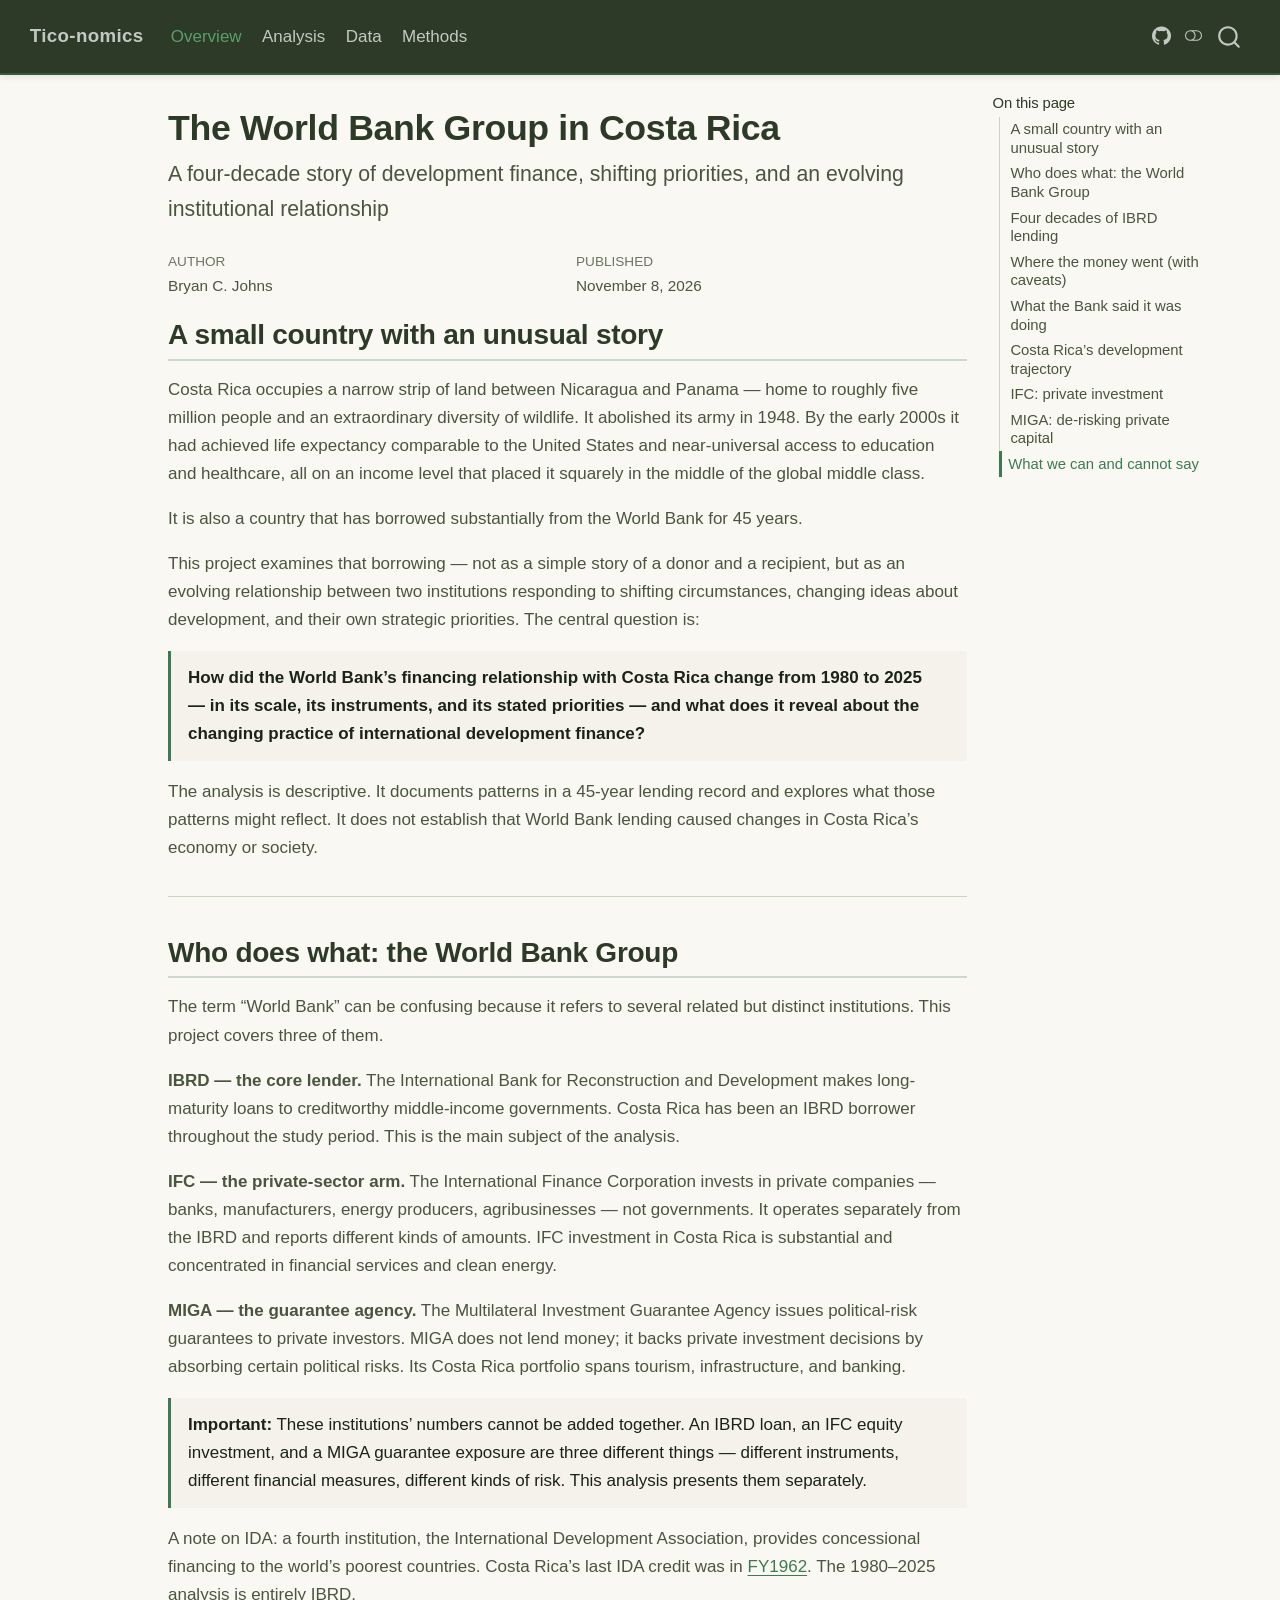
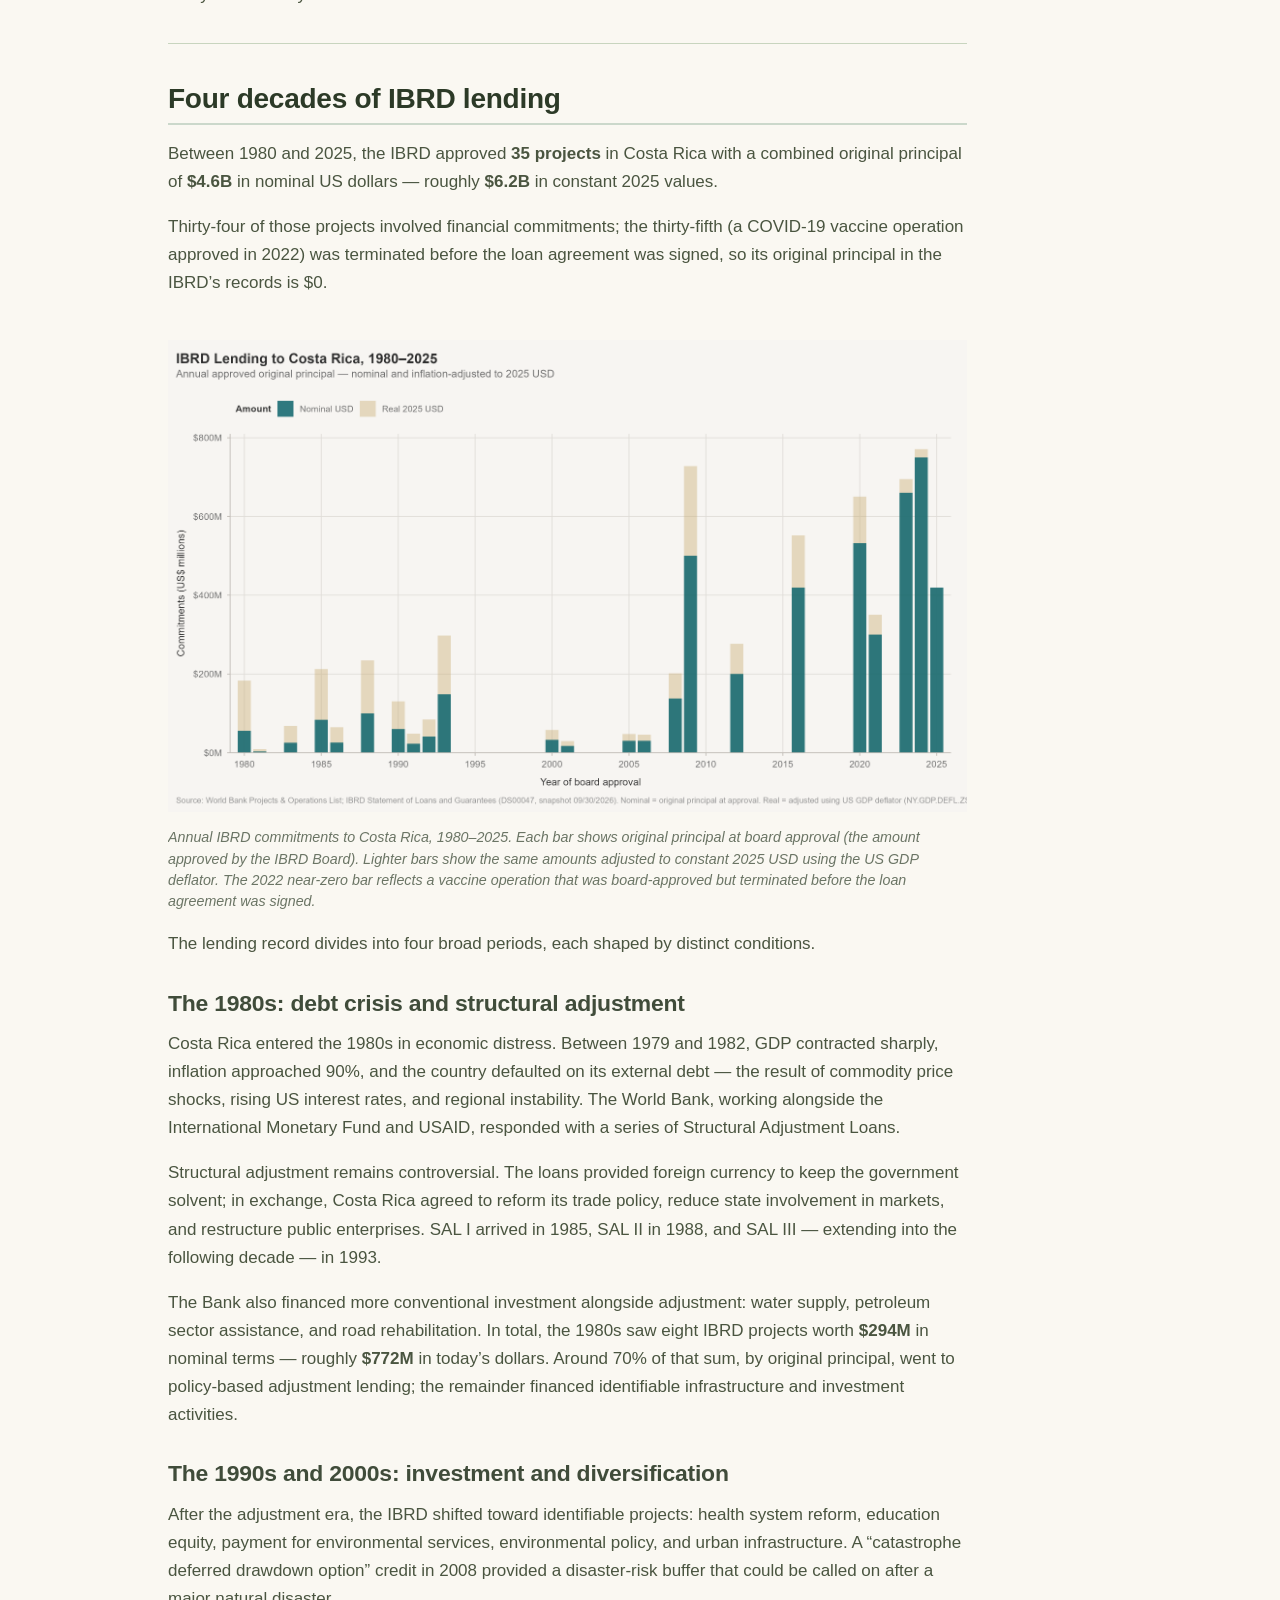
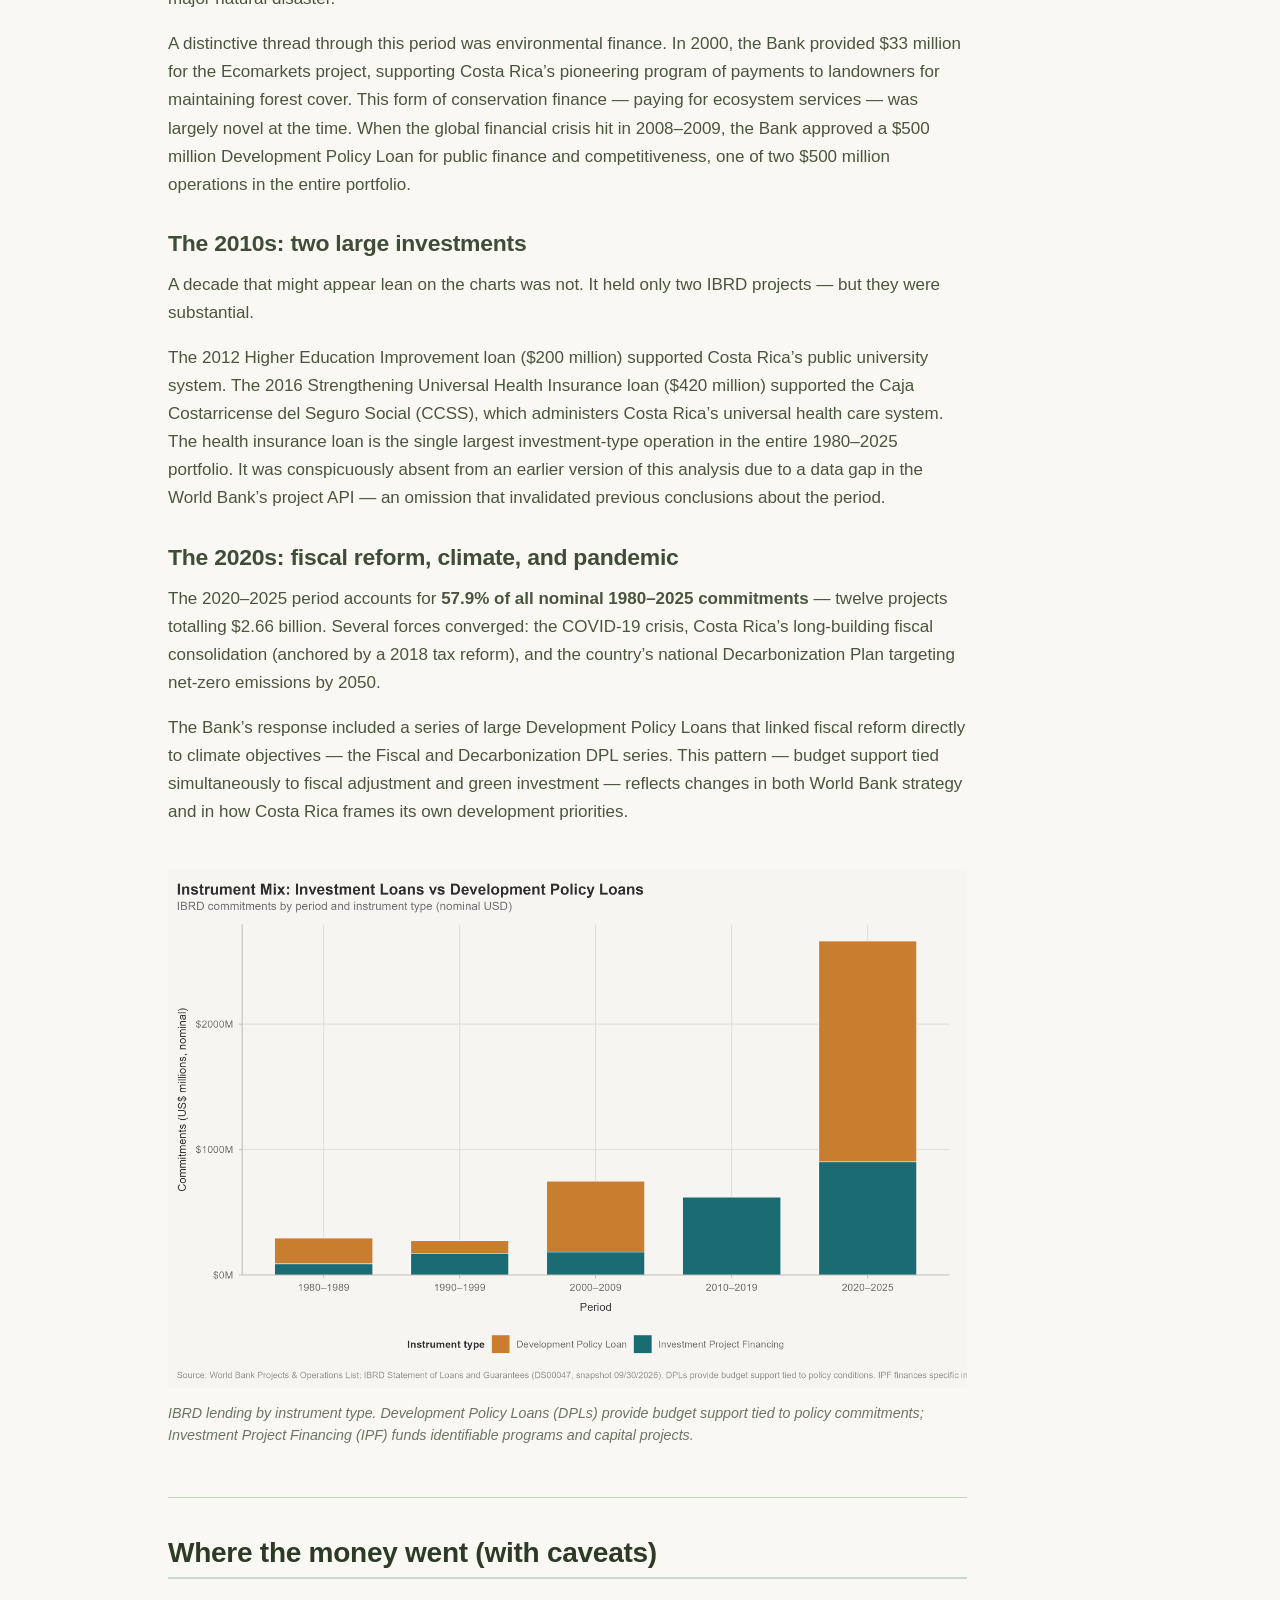
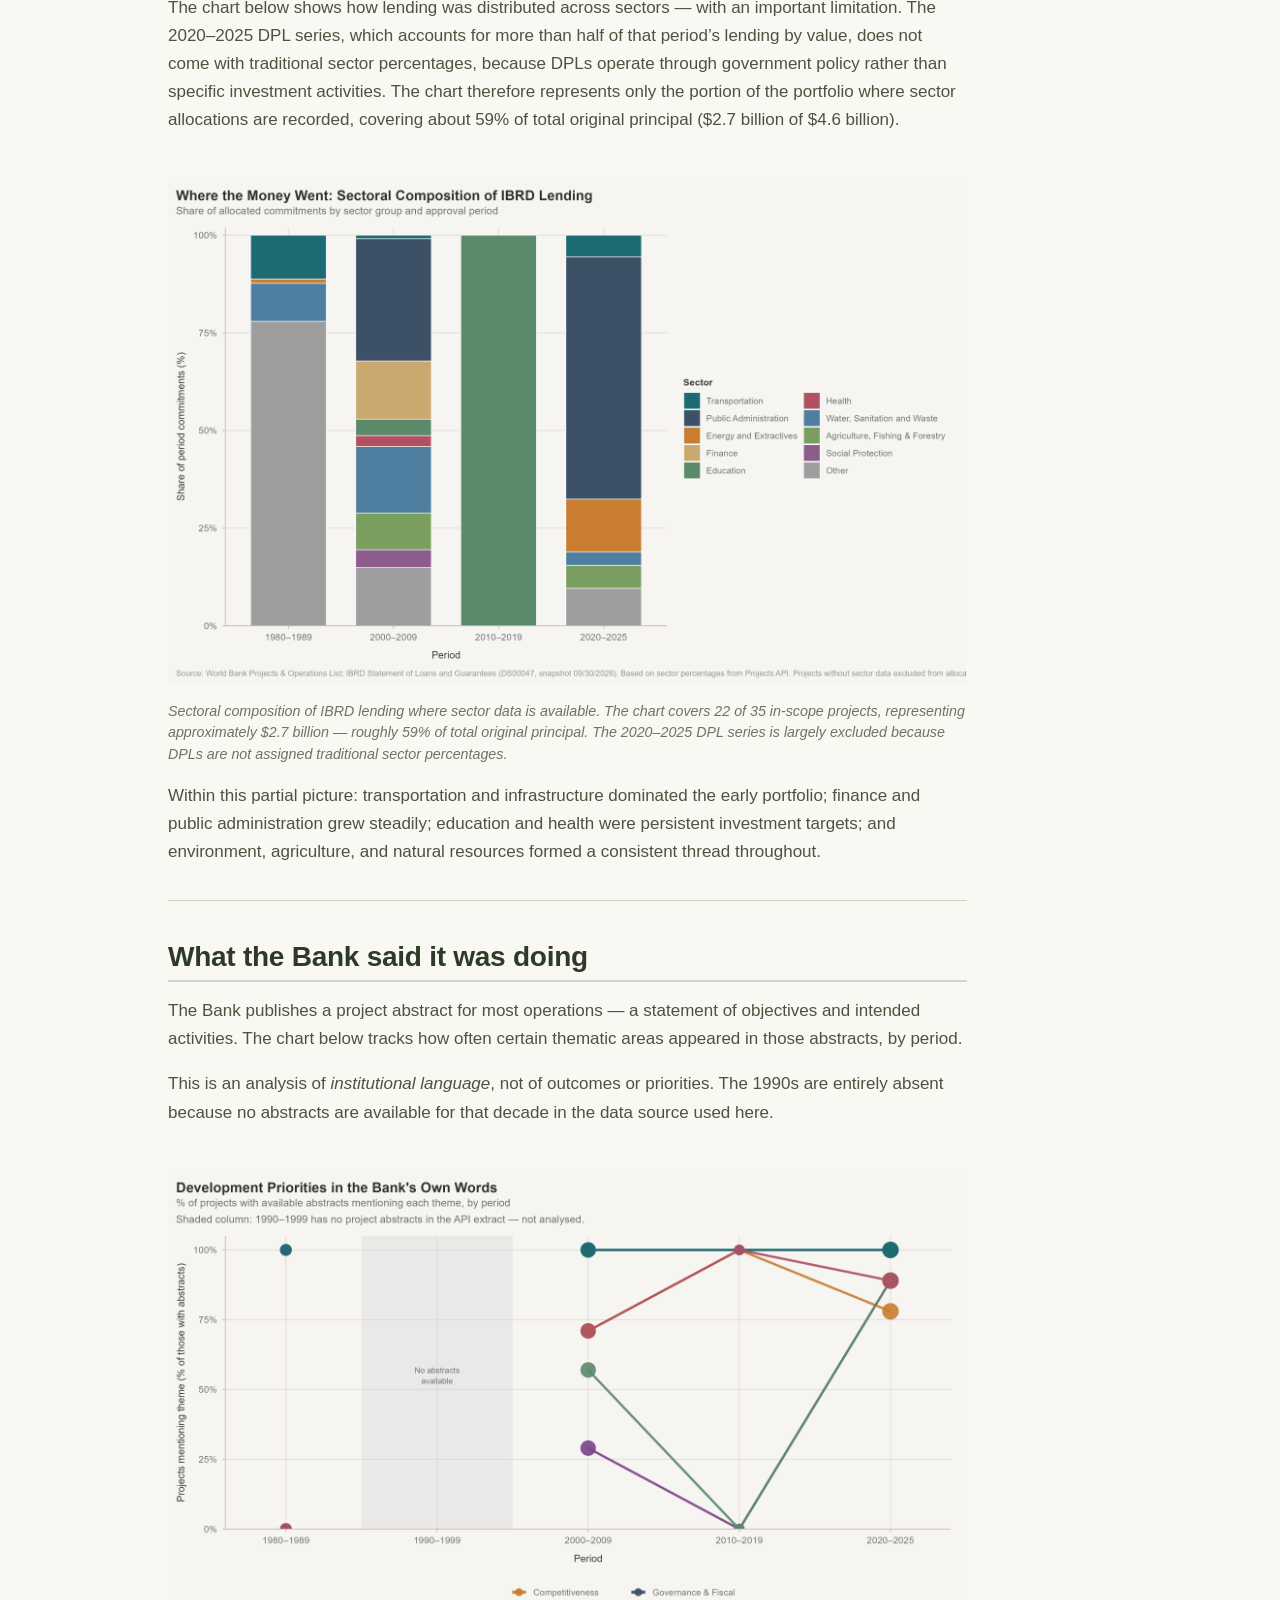
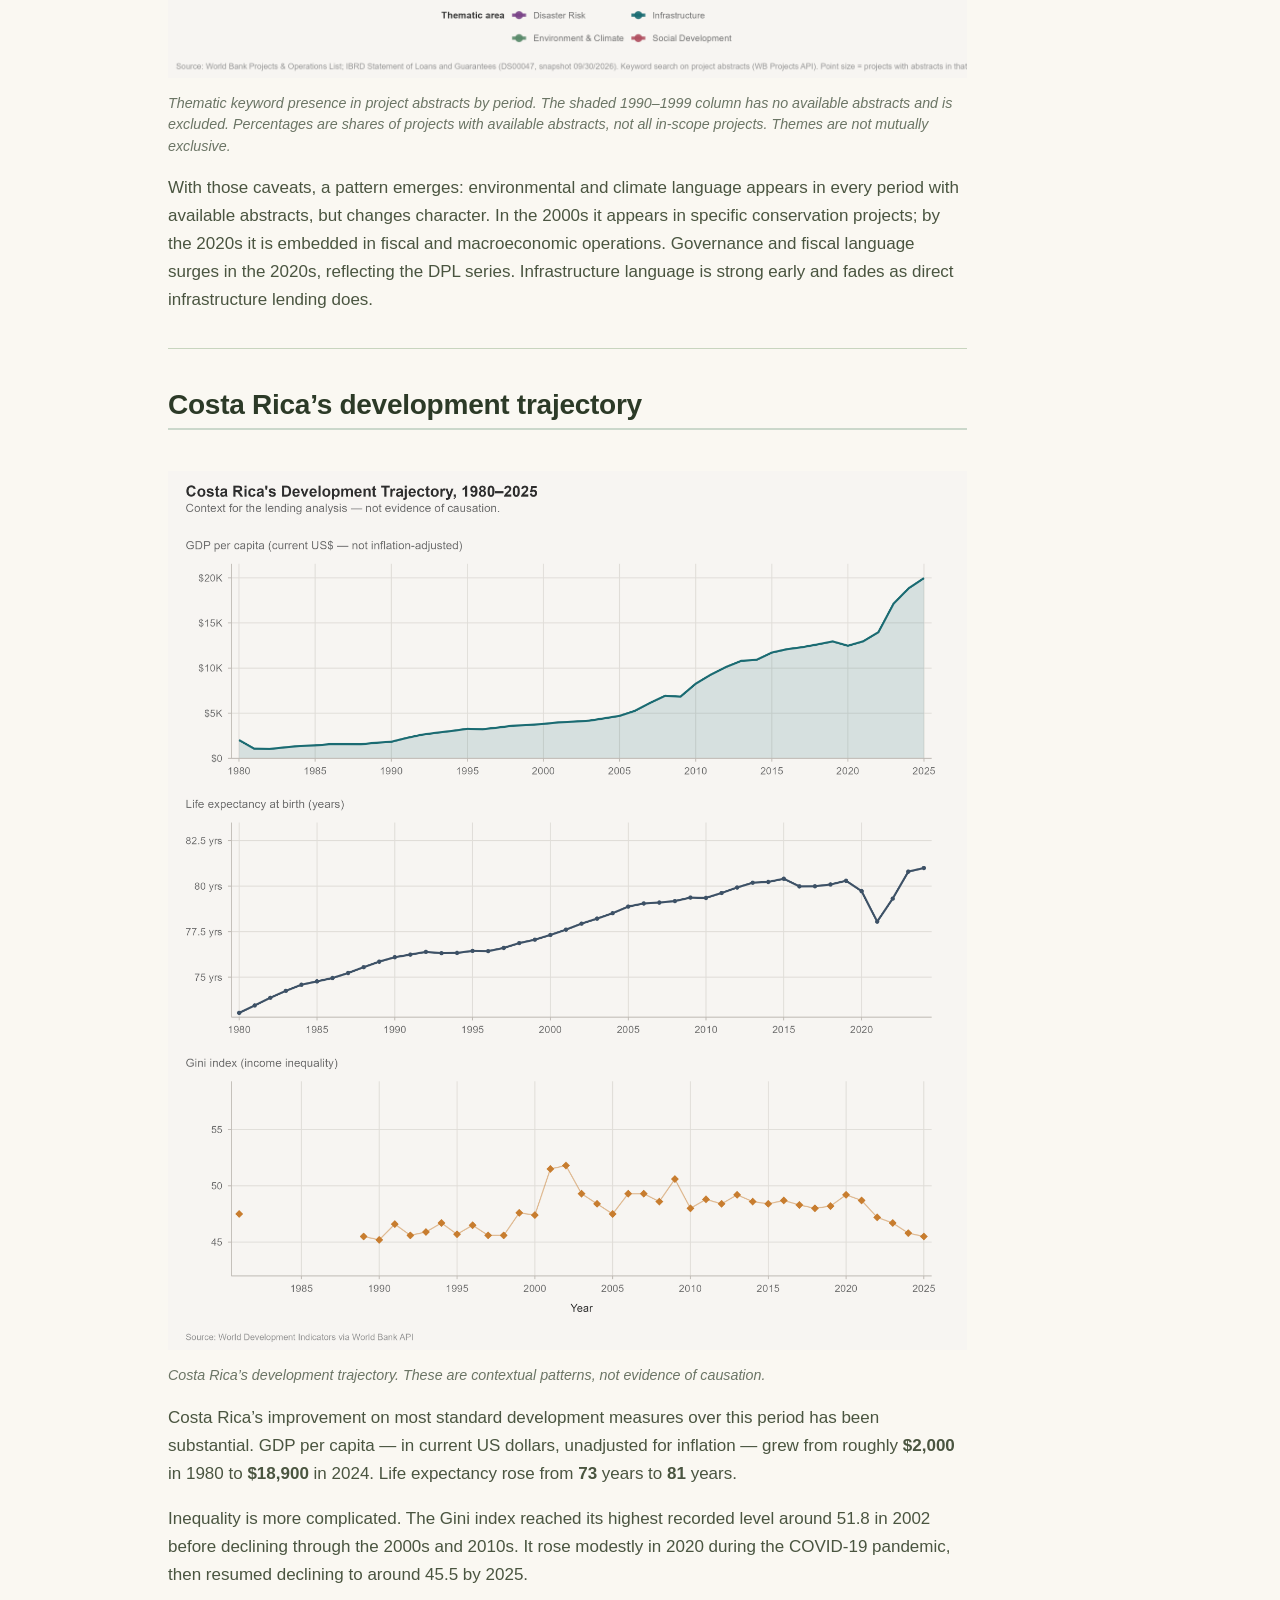
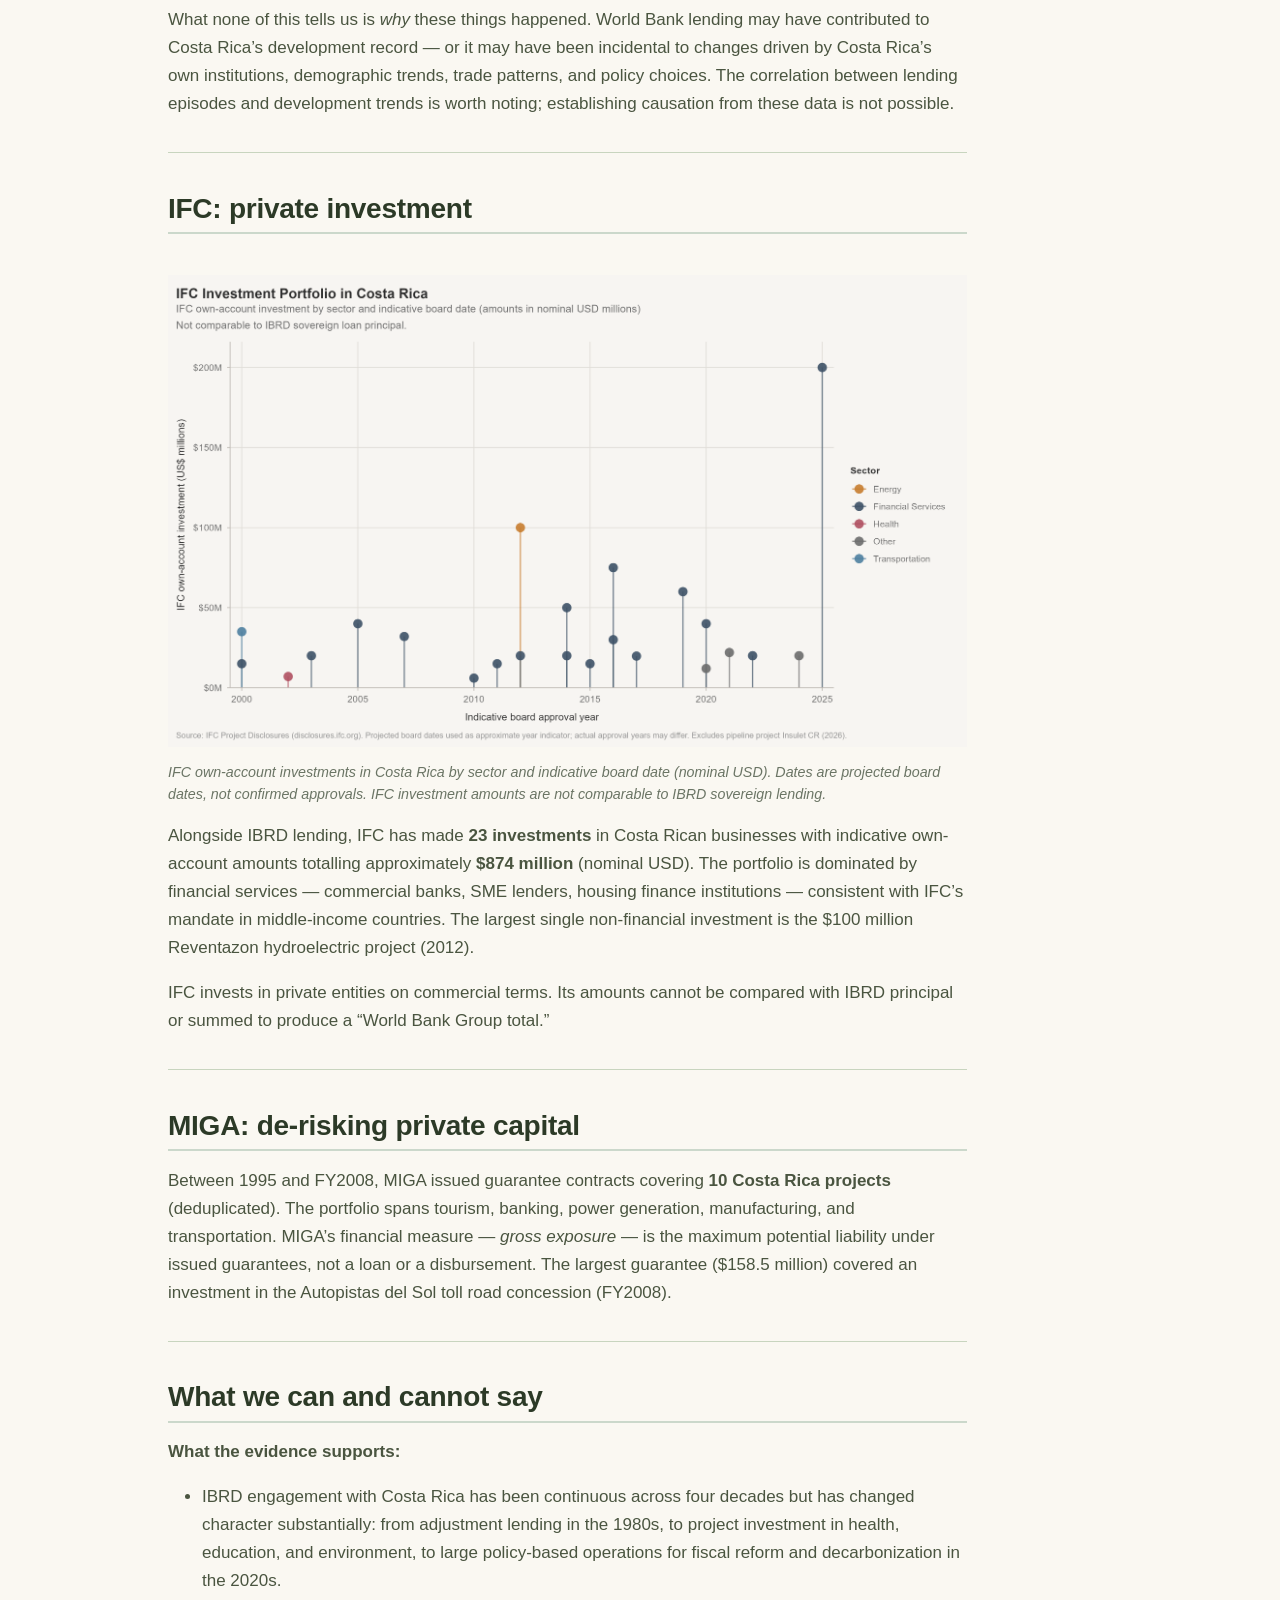
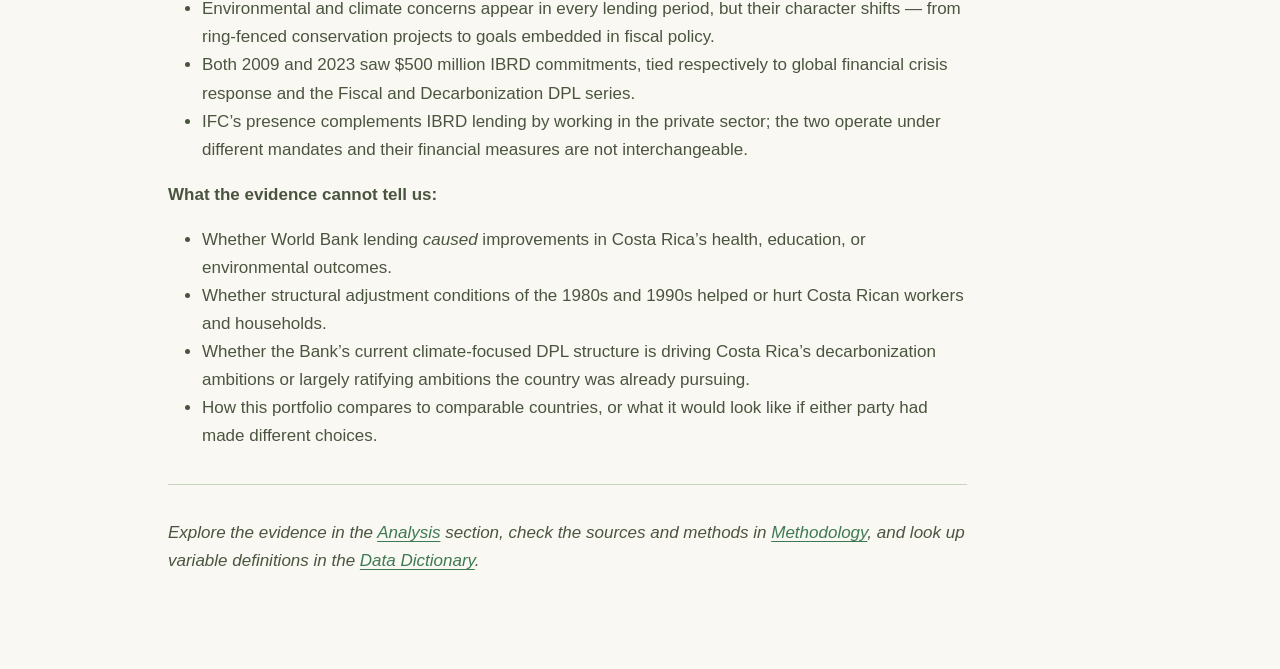
==== docs/reports/index.html @ 1725706d "feat: add manual instrument classification overrides, fig. 5 gap annotation, narrative rewrite" ====
<!DOCTYPE html>
<html xmlns="http://www.w3.org/1999/xhtml" lang="en" xml:lang="en"><head>

<meta charset="utf-8">
<meta name="generator" content="quarto-1.10.20">

<meta name="viewport" content="width=device-width, initial-scale=1.0, user-scalable=yes">

<meta name="author" content="Bryan C. Johns">
<meta name="dcterms.date" content="2026-11-08">

<title>index – Tico-nomics</title>
<style>
/* Default styles provided by pandoc.
** See https://pandoc.org/MANUAL.html#variables-for-html for config info.
*/
span.smallcaps{font-variant: small-caps;}
div.columns{display: flex; gap: 1.5em;}
div.column{flex: auto;}
@media screen {
div.columns{gap: min(4vw, 1.5em);}
div.column{overflow-x: auto;}
}
div.hanging-indent{margin-left: 1.5em; text-indent: -1.5em;}
ul.task-list{list-style: none;}
ul.task-list li input[type="checkbox"] {
  width: 0.8em;
  margin: 0 0.8em 0.2em -1em; /* quarto-specific, see https://github.com/quarto-dev/quarto-cli/issues/4556 */ 
  vertical-align: middle;
}
</style>


<script src="../site_libs/quarto-nav/quarto-nav.js"></script>
<script src="../site_libs/quarto-nav/headroom.min.js"></script>
<script src="../site_libs/clipboard/clipboard.min.js"></script>
<script src="../site_libs/quarto-search/autocomplete.umd.js"></script>
<script src="../site_libs/quarto-search/fuse.min.js"></script>
<script src="../site_libs/quarto-search/quarto-search.js"></script>
<meta name="quarto:offset" content="../">
<link href="../images/landmark-solid.ico" rel="icon">
<script src="../site_libs/quarto-html/quarto.js" type="module"></script>
<script src="../site_libs/quarto-html/tabsets/tabsets.js" type="module"></script>
<script src="../site_libs/quarto-html/popper.min.js"></script>
<script src="../site_libs/quarto-html/tippy.umd.min.js"></script>
<script src="../site_libs/quarto-html/anchor.min.js"></script>
<link href="../site_libs/quarto-html/tippy.css" rel="stylesheet">
<link href="../site_libs/quarto-html/quarto-syntax-highlighting-4b721e6ad85ebea0c181a306c565fca7.css" rel="stylesheet" class="quarto-color-scheme" id="quarto-text-highlighting-styles">
<link href="../site_libs/quarto-html/quarto-syntax-highlighting-dark-5afa34c8ef2a14af4d15b74b6240efcc.css" rel="stylesheet" class="quarto-color-scheme quarto-color-alternate" id="quarto-text-highlighting-styles">
<link href="../site_libs/quarto-html/quarto-syntax-highlighting-4b721e6ad85ebea0c181a306c565fca7.css" rel="stylesheet" class="quarto-color-scheme-extra" id="quarto-text-highlighting-styles">
<script src="../site_libs/bootstrap/bootstrap.min.js"></script>
<link href="../site_libs/bootstrap/bootstrap-icons.css" rel="stylesheet">
<link href="../site_libs/bootstrap/bootstrap-e00a248abe5654bd5efa31501140cbed.min.css" rel="stylesheet" append-hash="true" class="quarto-color-scheme" id="quarto-bootstrap" data-mode="light">
<link href="../site_libs/bootstrap/bootstrap-dark-47a944a041b2155960c7855fd8e9c238.min.css" rel="stylesheet" append-hash="true" class="quarto-color-scheme quarto-color-alternate" id="quarto-bootstrap" data-mode="dark">
<link href="../site_libs/bootstrap/bootstrap-e00a248abe5654bd5efa31501140cbed.min.css" rel="stylesheet" append-hash="true" class="quarto-color-scheme-extra" id="quarto-bootstrap" data-mode="light">
<script id="quarto-search-options" type="application/json">{
  "location": "navbar",
  "copy-button": false,
  "collapse-after": 3,
  "panel-placement": "end",
  "type": "overlay",
  "limit": 50,
  "keyboard-shortcut": [
    "f",
    "/",
    "s"
  ],
  "show-item-context": false,
  "language": {
    "search-no-results-text": "No results",
    "search-matching-documents-text": "matching documents",
    "search-copy-link-title": "Copy link to search",
    "search-hide-matches-text": "Hide additional matches",
    "search-more-match-text": "more match in this document",
    "search-more-matches-text": "more matches in this document",
    "search-clear-button-title": "Clear",
    "search-text-placeholder": "",
    "search-detached-cancel-button-title": "Cancel",
    "search-submit-button-title": "Submit",
    "search-label": "Search"
  }
}</script>


</head>

<body class="nav-fixed quarto-light"><script id="quarto-html-before-body" type="application/javascript">
    const toggleBodyColorMode = (bsSheetEl) => {
      const mode = bsSheetEl.getAttribute("data-mode");
      const bodyEl = window.document.querySelector("body");
      if (mode === "dark") {
        bodyEl.classList.add("quarto-dark");
        bodyEl.classList.remove("quarto-light");
      } else {
        bodyEl.classList.add("quarto-light");
        bodyEl.classList.remove("quarto-dark");
      }
    }
    const toggleBodyColorPrimary = () => {
      const bsSheetEl = window.document.querySelector("link#quarto-bootstrap:not([rel=disabled-stylesheet])");
      if (bsSheetEl) {
        toggleBodyColorMode(bsSheetEl);
      }
    }
    const setColorSchemeToggle = (alternate) => {
      const toggles = window.document.querySelectorAll('.quarto-color-scheme-toggle');
      for (let i=0; i < toggles.length; i++) {
        const toggle = toggles[i];
        if (toggle) {
          if (alternate) {
            toggle.classList.add("alternate");
          } else {
            toggle.classList.remove("alternate");
          }
        }
      }
    };
    const toggleColorMode = (alternate) => {
      // Switch the stylesheets
      const primaryStylesheets = window.document.querySelectorAll('link.quarto-color-scheme:not(.quarto-color-alternate)');
      const alternateStylesheets = window.document.querySelectorAll('link.quarto-color-scheme.quarto-color-alternate');
      manageTransitions('#quarto-margin-sidebar .nav-link', false);
      if (alternate) {
        // note: dark is layered on light, we don't disable primary!
        enableStylesheet(alternateStylesheets);
        for (const sheetNode of alternateStylesheets) {
          if (sheetNode.id === "quarto-bootstrap") {
            toggleBodyColorMode(sheetNode);
          }
        }
      } else {
        disableStylesheet(alternateStylesheets);
        enableStylesheet(primaryStylesheets)
        toggleBodyColorPrimary();
      }
      manageTransitions('#quarto-margin-sidebar .nav-link', true);
      // Switch the toggles
      setColorSchemeToggle(alternate)
      // Hack to workaround the fact that safari doesn't
      // properly recolor the scrollbar when toggling (#1455)
      if (navigator.userAgent.indexOf('Safari') > 0 && navigator.userAgent.indexOf('Chrome') == -1) {
        manageTransitions("body", false);
        window.scrollTo(0, 1);
        setTimeout(() => {
          window.scrollTo(0, 0);
          manageTransitions("body", true);
        }, 40);
      }
    }
    const disableStylesheet = (stylesheets) => {
      for (let i=0; i < stylesheets.length; i++) {
        const stylesheet = stylesheets[i];
        stylesheet.rel = 'disabled-stylesheet';
      }
    }
    const enableStylesheet = (stylesheets) => {
      for (let i=0; i < stylesheets.length; i++) {
        const stylesheet = stylesheets[i];
        if(stylesheet.rel !== 'stylesheet') { // for Chrome, which will still FOUC without this check
          stylesheet.rel = 'stylesheet';
        }
      }
    }
    const manageTransitions = (selector, allowTransitions) => {
      const els = window.document.querySelectorAll(selector);
      for (let i=0; i < els.length; i++) {
        const el = els[i];
        if (allowTransitions) {
          el.classList.remove('notransition');
        } else {
          el.classList.add('notransition');
        }
      }
    }
    const isFileUrl = () => {
      return window.location.protocol === 'file:';
    }
    const hasAlternateSentinel = () => {
      let styleSentinel = getColorSchemeSentinel();
      if (styleSentinel !== null) {
        return styleSentinel === "alternate";
      } else {
        return false;
      }
    }
    const setStyleSentinel = (alternate) => {
      const value = alternate ? "alternate" : "default";
      if (!isFileUrl()) {
        window.localStorage.setItem("quarto-color-scheme", value);
      } else {
        localAlternateSentinel = value;
      }
    }
    const getColorSchemeSentinel = () => {
      if (!isFileUrl()) {
        const storageValue = window.localStorage.getItem("quarto-color-scheme");
        return storageValue != null ? storageValue : localAlternateSentinel;
      } else {
        return localAlternateSentinel;
      }
    }
    const toggleGiscusIfUsed = (isAlternate, darkModeDefault) => {
      const baseTheme = document.querySelector('#giscus-base-theme')?.value ?? 'light';
      const alternateTheme = document.querySelector('#giscus-alt-theme')?.value ?? 'dark';
      let newTheme = '';
      if(authorPrefersDark) {
        newTheme = isAlternate ? baseTheme : alternateTheme;
      } else {
        newTheme = isAlternate ? alternateTheme : baseTheme;
      }
      const changeGiscusTheme = () => {
        // From: https://github.com/giscus/giscus/issues/336
        const sendMessage = (message) => {
          const iframe = document.querySelector('iframe.giscus-frame');
          if (!iframe) return;
          iframe.contentWindow.postMessage({ giscus: message }, 'https://giscus.app');
        }
        sendMessage({
          setConfig: {
            theme: newTheme
          }
        });
      }
      const isGiscussLoaded = window.document.querySelector('iframe.giscus-frame') !== null;
      if (isGiscussLoaded) {
        changeGiscusTheme();
      }
    };
    const authorPrefersDark = false;
    const queryPrefersDark = window.matchMedia('(prefers-color-scheme: dark)');
    const darkModeDefault = queryPrefersDark.matches;
      document.querySelector('link#quarto-text-highlighting-styles.quarto-color-scheme-extra').rel = 'disabled-stylesheet';
      document.querySelector('link#quarto-bootstrap.quarto-color-scheme-extra').rel = 'disabled-stylesheet';
    let localAlternateSentinel = darkModeDefault ? 'alternate' : 'default';
    // Dark / light mode switch
    window.quartoToggleColorScheme = () => {
      // Read the current dark / light value
      let toAlternate = !hasAlternateSentinel();
      toggleColorMode(toAlternate);
      setStyleSentinel(toAlternate);
      toggleGiscusIfUsed(toAlternate, darkModeDefault);
      window.dispatchEvent(new Event('resize'));
    };
    queryPrefersDark.addEventListener("change", e => {
      if(window.localStorage.getItem("quarto-color-scheme") !== null)
        return;
      const alternate = e.matches
      toggleColorMode(alternate);
      localAlternateSentinel = e.matches ? 'alternate' : 'default'; // this is used alongside local storage!
      toggleGiscusIfUsed(alternate, darkModeDefault);
    });
    // Switch to dark mode if need be
    if (hasAlternateSentinel()) {
      toggleColorMode(true);
    } else {
      toggleColorMode(false);
    }
  </script>

<div id="quarto-search-results"></div>
  <header id="quarto-header" class="headroom fixed-top">
    <nav class="navbar navbar-expand-lg " data-bs-theme="dark">
      <div class="navbar-container container-fluid">
      <div class="navbar-brand-container mx-auto">
    <a class="navbar-brand" href="../index.html">
    <span class="navbar-title">Tico-nomics</span>
    </a>
  </div>
            <div id="quarto-search" class="" title="Search"></div>
          <button class="navbar-toggler" type="button" data-bs-toggle="collapse" data-bs-target="#navbarCollapse" aria-controls="navbarCollapse" role="menu" aria-expanded="false" aria-label="Toggle navigation" onclick="if (window.quartoToggleHeadroom) { window.quartoToggleHeadroom(); }">
  <span class="navbar-toggler-icon"></span>
</button>
          <div class="collapse navbar-collapse" id="navbarCollapse">
            <ul class="navbar-nav navbar-nav-scroll me-auto">
  <li class="nav-item">
    <a class="nav-link active" href="../reports/index.html" aria-current="page"> 
<span class="menu-text">Overview</span></a>
  </li>  
  <li class="nav-item">
    <a class="nav-link" href="../reports/eda-analysis.html"> 
<span class="menu-text">Analysis</span></a>
  </li>  
  <li class="nav-item">
    <a class="nav-link" href="../reports/data-dictionary.html"> 
<span class="menu-text">Data</span></a>
  </li>  
  <li class="nav-item">
    <a class="nav-link" href="../reports/methodology.html"> 
<span class="menu-text">Methods</span></a>
  </li>  
</ul>
            <ul class="navbar-nav navbar-nav-scroll ms-auto">
  <li class="nav-item compact">
    <a class="nav-link" href="https://github.com/johbry17/Tico-nomics"> <i class="bi bi-github" role="img">
</i> 
<span class="menu-text"></span></a>
  </li>  
</ul>
          </div> <!-- /navcollapse -->
            <div class="quarto-navbar-tools">
  <a href="" class="quarto-color-scheme-toggle quarto-navigation-tool  px-1" onclick="window.quartoToggleColorScheme(); return false;" title="Toggle dark mode"><i class="bi"></i></a>
</div>
      </div> <!-- /container-fluid -->
    </nav>
</header>
<!-- content -->
<div id="quarto-content" class="quarto-container page-columns page-rows-contents page-layout-article page-navbar">
<!-- sidebar -->
<!-- margin-sidebar -->
    <div id="quarto-margin-sidebar" class="sidebar margin-sidebar">
        <nav id="TOC" role="doc-toc" class="toc-active">
    <h2 id="toc-title">On this page</h2>
   
  <ul>
  <li><a href="#a-small-country-with-an-unusual-story" id="toc-a-small-country-with-an-unusual-story" class="nav-link active" data-scroll-target="#a-small-country-with-an-unusual-story">A small country with an unusual story</a></li>
  <li><a href="#who-does-what-the-world-bank-group" id="toc-who-does-what-the-world-bank-group" class="nav-link" data-scroll-target="#who-does-what-the-world-bank-group">Who does what: the World Bank Group</a></li>
  <li><a href="#four-decades-of-ibrd-lending" id="toc-four-decades-of-ibrd-lending" class="nav-link" data-scroll-target="#four-decades-of-ibrd-lending">Four decades of IBRD lending</a>
  <ul class="collapse">
  <li><a href="#the-1980s-debt-crisis-and-structural-adjustment" id="toc-the-1980s-debt-crisis-and-structural-adjustment" class="nav-link" data-scroll-target="#the-1980s-debt-crisis-and-structural-adjustment">The 1980s: debt crisis and structural adjustment</a></li>
  <li><a href="#the-1990s-and-2000s-investment-and-diversification" id="toc-the-1990s-and-2000s-investment-and-diversification" class="nav-link" data-scroll-target="#the-1990s-and-2000s-investment-and-diversification">The 1990s and 2000s: investment and diversification</a></li>
  <li><a href="#the-2010s-two-large-investments" id="toc-the-2010s-two-large-investments" class="nav-link" data-scroll-target="#the-2010s-two-large-investments">The 2010s: two large investments</a></li>
  <li><a href="#the-2020s-fiscal-reform-climate-and-pandemic" id="toc-the-2020s-fiscal-reform-climate-and-pandemic" class="nav-link" data-scroll-target="#the-2020s-fiscal-reform-climate-and-pandemic">The 2020s: fiscal reform, climate, and pandemic</a></li>
  </ul></li>
  <li><a href="#where-the-money-went-with-caveats" id="toc-where-the-money-went-with-caveats" class="nav-link" data-scroll-target="#where-the-money-went-with-caveats">Where the money went (with caveats)</a></li>
  <li><a href="#what-the-bank-said-it-was-doing" id="toc-what-the-bank-said-it-was-doing" class="nav-link" data-scroll-target="#what-the-bank-said-it-was-doing">What the Bank said it was doing</a></li>
  <li><a href="#costa-ricas-development-trajectory" id="toc-costa-ricas-development-trajectory" class="nav-link" data-scroll-target="#costa-ricas-development-trajectory">Costa Rica’s development trajectory</a></li>
  <li><a href="#ifc-private-investment" id="toc-ifc-private-investment" class="nav-link" data-scroll-target="#ifc-private-investment">IFC: private investment</a></li>
  <li><a href="#miga-de-risking-private-capital" id="toc-miga-de-risking-private-capital" class="nav-link" data-scroll-target="#miga-de-risking-private-capital">MIGA: de-risking private capital</a></li>
  <li><a href="#what-we-can-and-cannot-say" id="toc-what-we-can-and-cannot-say" class="nav-link" data-scroll-target="#what-we-can-and-cannot-say">What we can and cannot say</a></li>
  </ul>
</nav>
    </div>
<!-- main -->
<main class="content" id="quarto-document-content">


<header id="title-block-header" class="quarto-title-block default">
<div class="quarto-title">
<h1 class="title">The World Bank Group in Costa Rica</h1>
<p class="subtitle lead">A four-decade story of development finance, shifting priorities, and an evolving institutional relationship</p>
</div>



<div class="quarto-title-meta">

    <div>
    <div class="quarto-title-meta-heading">Author</div>
    <div class="quarto-title-meta-contents">
             <p>Bryan C. Johns </p>
          </div>
  </div>
    
    <div>
    <div class="quarto-title-meta-heading">Published</div>
    <div class="quarto-title-meta-contents">
      <p class="date">November 8, 2026</p>
    </div>
  </div>
  
    
  </div>
  


</header>


<section id="a-small-country-with-an-unusual-story" class="level2">
<h2 class="anchored" data-anchor-id="a-small-country-with-an-unusual-story">A small country with an unusual story</h2>
<p>Costa Rica occupies a narrow strip of land between Nicaragua and Panama — home to roughly five million people and an extraordinary diversity of wildlife. It abolished its army in 1948. By the early 2000s it had achieved life expectancy comparable to the United States and near-universal access to education and healthcare, all on an income level that placed it squarely in the middle of the global middle class.</p>
<p>It is also a country that has borrowed substantially from the World Bank for 45 years.</p>
<p>This project examines that borrowing — not as a simple story of a donor and a recipient, but as an evolving relationship between two institutions responding to shifting circumstances, changing ideas about development, and their own strategic priorities. The central question is:</p>
<blockquote class="blockquote">
<p><strong>How did the World Bank’s financing relationship with Costa Rica change from 1980 to 2025 — in its scale, its instruments, and its stated priorities — and what does it reveal about the changing practice of international development finance?</strong></p>
</blockquote>
<p>The analysis is descriptive. It documents patterns in a 45-year lending record and explores what those patterns might reflect. It does not establish that World Bank lending caused changes in Costa Rica’s economy or society.</p>
<hr>
</section>
<section id="who-does-what-the-world-bank-group" class="level2">
<h2 class="anchored" data-anchor-id="who-does-what-the-world-bank-group">Who does what: the World Bank Group</h2>
<p>The term “World Bank” can be confusing because it refers to several related but distinct institutions. This project covers three of them.</p>
<p><strong>IBRD — the core lender.</strong> The International Bank for Reconstruction and Development makes long-maturity loans to creditworthy middle-income governments. Costa Rica has been an IBRD borrower throughout the study period. This is the main subject of the analysis.</p>
<p><strong>IFC — the private-sector arm.</strong> The International Finance Corporation invests in private companies — banks, manufacturers, energy producers, agribusinesses — not governments. It operates separately from the IBRD and reports different kinds of amounts. IFC investment in Costa Rica is substantial and concentrated in financial services and clean energy.</p>
<p><strong>MIGA — the guarantee agency.</strong> The Multilateral Investment Guarantee Agency issues political-risk guarantees to private investors. MIGA does not lend money; it backs private investment decisions by absorbing certain political risks. Its Costa Rica portfolio spans tourism, infrastructure, and banking.</p>
<blockquote class="blockquote">
<p><strong>Important:</strong> These institutions’ numbers cannot be added together. An IBRD loan, an IFC equity investment, and a MIGA guarantee exposure are three different things — different instruments, different financial measures, different kinds of risk. This analysis presents them separately.</p>
</blockquote>
<p>A note on IDA: a fourth institution, the International Development Association, provides concessional financing to the world’s poorest countries. Costa Rica’s last IDA credit was in <a href="https://ida.worldbank.org/en/about/borrowing-countries/ida-graduates">FY1962</a>. The 1980–2025 analysis is entirely IBRD.</p>
<hr>
</section>
<section id="four-decades-of-ibrd-lending" class="level2">
<h2 class="anchored" data-anchor-id="four-decades-of-ibrd-lending">Four decades of IBRD lending</h2>
<p>Between 1980 and 2025, the IBRD approved <strong>35 projects</strong> in Costa Rica with a combined original principal of <strong>$4.6B</strong> in nominal US dollars — roughly <strong>$6.2B</strong> in constant 2025 values.</p>
<p>Thirty-four of those projects involved financial commitments; the thirty-fifth (a COVID-19 vaccine operation approved in 2022) was terminated before the loan agreement was signed, so its original principal in the IBRD’s records is $0.</p>
<div class="cell">
<div class="cell-output-display">
<div class="quarto-figure quarto-figure-center">
<figure class="figure">
<p><img src="../figures/fig1_ibrd_timeline.png" class="img-fluid figure-img" width="1056"></p>
<figcaption>Annual IBRD commitments to Costa Rica, 1980–2025. Each bar shows original principal at board approval (the amount approved by the IBRD Board). Lighter bars show the same amounts adjusted to constant 2025 USD using the US GDP deflator. The 2022 near-zero bar reflects a vaccine operation that was board-approved but terminated before the loan agreement was signed.</figcaption>
</figure>
</div>
</div>
</div>
<p>The lending record divides into four broad periods, each shaped by distinct conditions.</p>
<section id="the-1980s-debt-crisis-and-structural-adjustment" class="level3">
<h3 class="anchored" data-anchor-id="the-1980s-debt-crisis-and-structural-adjustment">The 1980s: debt crisis and structural adjustment</h3>
<p>Costa Rica entered the 1980s in economic distress. Between 1979 and 1982, GDP contracted sharply, inflation approached 90%, and the country defaulted on its external debt — the result of commodity price shocks, rising US interest rates, and regional instability. The World Bank, working alongside the International Monetary Fund and USAID, responded with a series of Structural Adjustment Loans.</p>
<p>Structural adjustment remains controversial. The loans provided foreign currency to keep the government solvent; in exchange, Costa Rica agreed to reform its trade policy, reduce state involvement in markets, and restructure public enterprises. SAL I arrived in 1985, SAL II in 1988, and SAL III — extending into the following decade — in 1993.</p>
<p>The Bank also financed more conventional investment alongside adjustment: water supply, petroleum sector assistance, and road rehabilitation. In total, the 1980s saw eight IBRD projects worth <strong>$294M</strong> in nominal terms — roughly <strong>$772M</strong> in today’s dollars. Around 70% of that sum, by original principal, went to policy-based adjustment lending; the remainder financed identifiable infrastructure and investment activities.</p>
</section>
<section id="the-1990s-and-2000s-investment-and-diversification" class="level3">
<h3 class="anchored" data-anchor-id="the-1990s-and-2000s-investment-and-diversification">The 1990s and 2000s: investment and diversification</h3>
<p>After the adjustment era, the IBRD shifted toward identifiable projects: health system reform, education equity, payment for environmental services, environmental policy, and urban infrastructure. A “catastrophe deferred drawdown option” credit in 2008 provided a disaster-risk buffer that could be called on after a major natural disaster.</p>
<p>A distinctive thread through this period was environmental finance. In 2000, the Bank provided $33 million for the Ecomarkets project, supporting Costa Rica’s pioneering program of payments to landowners for maintaining forest cover. This form of conservation finance — paying for ecosystem services — was largely novel at the time. When the global financial crisis hit in 2008–2009, the Bank approved a $500 million Development Policy Loan for public finance and competitiveness, one of two $500 million operations in the entire portfolio.</p>
</section>
<section id="the-2010s-two-large-investments" class="level3">
<h3 class="anchored" data-anchor-id="the-2010s-two-large-investments">The 2010s: two large investments</h3>
<p>A decade that might appear lean on the charts was not. It held only two IBRD projects — but they were substantial.</p>
<p>The 2012 Higher Education Improvement loan ($200 million) supported Costa Rica’s public university system. The 2016 Strengthening Universal Health Insurance loan ($420 million) supported the Caja Costarricense del Seguro Social (CCSS), which administers Costa Rica’s universal health care system. The health insurance loan is the single largest investment-type operation in the entire 1980–2025 portfolio. It was conspicuously absent from an earlier version of this analysis due to a data gap in the World Bank’s project API — an omission that invalidated previous conclusions about the period.</p>
</section>
<section id="the-2020s-fiscal-reform-climate-and-pandemic" class="level3">
<h3 class="anchored" data-anchor-id="the-2020s-fiscal-reform-climate-and-pandemic">The 2020s: fiscal reform, climate, and pandemic</h3>
<p>The 2020–2025 period accounts for <strong>57.9% of all nominal 1980–2025 commitments</strong> — twelve projects totalling $2.66 billion. Several forces converged: the COVID-19 crisis, Costa Rica’s long-building fiscal consolidation (anchored by a 2018 tax reform), and the country’s national Decarbonization Plan targeting net-zero emissions by 2050.</p>
<p>The Bank’s response included a series of large Development Policy Loans that linked fiscal reform directly to climate objectives — the Fiscal and Decarbonization DPL series. This pattern — budget support tied simultaneously to fiscal adjustment and green investment — reflects changes in both World Bank strategy and in how Costa Rica frames its own development priorities.</p>
<div class="cell">
<div class="cell-output-display">
<div class="quarto-figure quarto-figure-center">
<figure class="figure">
<p><img src="../figures/fig2_instrument_mix.png" class="img-fluid figure-img" width="960"></p>
<figcaption>IBRD lending by instrument type. Development Policy Loans (DPLs) provide budget support tied to policy commitments; Investment Project Financing (IPF) funds identifiable programs and capital projects.</figcaption>
</figure>
</div>
</div>
</div>
<hr>
</section>
</section>
<section id="where-the-money-went-with-caveats" class="level2">
<h2 class="anchored" data-anchor-id="where-the-money-went-with-caveats">Where the money went (with caveats)</h2>
<p>The chart below shows how lending was distributed across sectors — with an important limitation. The 2020–2025 DPL series, which accounts for more than half of that period’s lending by value, does not come with traditional sector percentages, because DPLs operate through government policy rather than specific investment activities. The chart therefore represents only the portion of the portfolio where sector allocations are recorded, covering about 59% of total original principal ($2.7 billion of $4.6 billion).</p>
<div class="cell">
<div class="cell-output-display">
<div class="quarto-figure quarto-figure-center">
<figure class="figure">
<p><img src="../figures/fig3_sector_composition.png" class="img-fluid figure-img" width="1056"></p>
<figcaption>Sectoral composition of IBRD lending where sector data is available. The chart covers 22 of 35 in-scope projects, representing approximately $2.7 billion — roughly 59% of total original principal. The 2020–2025 DPL series is largely excluded because DPLs are not assigned traditional sector percentages.</figcaption>
</figure>
</div>
</div>
</div>
<p>Within this partial picture: transportation and infrastructure dominated the early portfolio; finance and public administration grew steadily; education and health were persistent investment targets; and environment, agriculture, and natural resources formed a consistent thread throughout.</p>
<hr>
</section>
<section id="what-the-bank-said-it-was-doing" class="level2">
<h2 class="anchored" data-anchor-id="what-the-bank-said-it-was-doing">What the Bank said it was doing</h2>
<p>The Bank publishes a project abstract for most operations — a statement of objectives and intended activities. The chart below tracks how often certain thematic areas appeared in those abstracts, by period.</p>
<p>This is an analysis of <em>institutional language</em>, not of outcomes or priorities. The 1990s are entirely absent because no abstracts are available for that decade in the data source used here.</p>
<div class="cell">
<div class="cell-output-display">
<div class="quarto-figure quarto-figure-center">
<figure class="figure">
<p><img src="../figures/fig5_abstract_themes.png" class="img-fluid figure-img" width="1056"></p>
<figcaption>Thematic keyword presence in project abstracts by period. The shaded 1990–1999 column has no available abstracts and is excluded. Percentages are shares of projects with available abstracts, not all in-scope projects. Themes are not mutually exclusive.</figcaption>
</figure>
</div>
</div>
</div>
<p>With those caveats, a pattern emerges: environmental and climate language appears in every period with available abstracts, but changes character. In the 2000s it appears in specific conservation projects; by the 2020s it is embedded in fiscal and macroeconomic operations. Governance and fiscal language surges in the 2020s, reflecting the DPL series. Infrastructure language is strong early and fades as direct infrastructure lending does.</p>
<hr>
</section>
<section id="costa-ricas-development-trajectory" class="level2">
<h2 class="anchored" data-anchor-id="costa-ricas-development-trajectory">Costa Rica’s development trajectory</h2>
<div class="cell">
<div class="cell-output-display">
<div class="quarto-figure quarto-figure-center">
<figure class="figure">
<p><img src="../figures/fig6_development_trajectory.png" class="img-fluid figure-img" width="960"></p>
<figcaption>Costa Rica’s development trajectory. These are contextual patterns, not evidence of causation.</figcaption>
</figure>
</div>
</div>
</div>
<p>Costa Rica’s improvement on most standard development measures over this period has been substantial. GDP per capita — in current US dollars, unadjusted for inflation — grew from roughly <strong>$2,000</strong> in 1980 to <strong>$18,900</strong> in 2024. Life expectancy rose from <strong>73</strong> years to <strong>81</strong> years.</p>
<p>Inequality is more complicated. The Gini index reached its highest recorded level around 51.8 in 2002 before declining through the 2000s and 2010s. It rose modestly in 2020 during the COVID-19 pandemic, then resumed declining to around 45.5 by 2025.</p>
<p>What none of this tells us is <em>why</em> these things happened. World Bank lending may have contributed to Costa Rica’s development record — or it may have been incidental to changes driven by Costa Rica’s own institutions, demographic trends, trade patterns, and policy choices. The correlation between lending episodes and development trends is worth noting; establishing causation from these data is not possible.</p>
<hr>
</section>
<section id="ifc-private-investment" class="level2">
<h2 class="anchored" data-anchor-id="ifc-private-investment">IFC: private investment</h2>
<div class="cell">
<div class="cell-output-display">
<div class="quarto-figure quarto-figure-center">
<figure class="figure">
<p><img src="../figures/fig7_ifc_investments.png" class="img-fluid figure-img" width="1056"></p>
<figcaption>IFC own-account investments in Costa Rica by sector and indicative board date (nominal USD). Dates are projected board dates, not confirmed approvals. IFC investment amounts are not comparable to IBRD sovereign lending.</figcaption>
</figure>
</div>
</div>
</div>
<p>Alongside IBRD lending, IFC has made <strong>23 investments</strong> in Costa Rican businesses with indicative own-account amounts totalling approximately <strong>$874 million</strong> (nominal USD). The portfolio is dominated by financial services — commercial banks, SME lenders, housing finance institutions — consistent with IFC’s mandate in middle-income countries. The largest single non-financial investment is the $100 million Reventazon hydroelectric project (2012).</p>
<p>IFC invests in private entities on commercial terms. Its amounts cannot be compared with IBRD principal or summed to produce a “World Bank Group total.”</p>
<hr>
</section>
<section id="miga-de-risking-private-capital" class="level2">
<h2 class="anchored" data-anchor-id="miga-de-risking-private-capital">MIGA: de-risking private capital</h2>
<p>Between 1995 and FY2008, MIGA issued guarantee contracts covering <strong>10 Costa Rica projects</strong> (deduplicated). The portfolio spans tourism, banking, power generation, manufacturing, and transportation. MIGA’s financial measure — <em>gross exposure</em> — is the maximum potential liability under issued guarantees, not a loan or a disbursement. The largest guarantee ($158.5 million) covered an investment in the Autopistas del Sol toll road concession (FY2008).</p>
<hr>
</section>
<section id="what-we-can-and-cannot-say" class="level2">
<h2 class="anchored" data-anchor-id="what-we-can-and-cannot-say">What we can and cannot say</h2>
<p><strong>What the evidence supports:</strong></p>
<ul>
<li>IBRD engagement with Costa Rica has been continuous across four decades but has changed character substantially: from adjustment lending in the 1980s, to project investment in health, education, and environment, to large policy-based operations for fiscal reform and decarbonization in the 2020s.</li>
<li>Environmental and climate concerns appear in every lending period, but their character shifts — from ring-fenced conservation projects to goals embedded in fiscal policy.</li>
<li>Both 2009 and 2023 saw $500 million IBRD commitments, tied respectively to global financial crisis response and the Fiscal and Decarbonization DPL series.</li>
<li>IFC’s presence complements IBRD lending by working in the private sector; the two operate under different mandates and their financial measures are not interchangeable.</li>
</ul>
<p><strong>What the evidence cannot tell us:</strong></p>
<ul>
<li>Whether World Bank lending <em>caused</em> improvements in Costa Rica’s health, education, or environmental outcomes.</li>
<li>Whether structural adjustment conditions of the 1980s and 1990s helped or hurt Costa Rican workers and households.</li>
<li>Whether the Bank’s current climate-focused DPL structure is driving Costa Rica’s decarbonization ambitions or largely ratifying ambitions the country was already pursuing.</li>
<li>How this portfolio compares to comparable countries, or what it would look like if either party had made different choices.</li>
</ul>
<hr>
<p><em>Explore the evidence in the <a href="../reports/eda-analysis.html">Analysis</a> section, check the sources and methods in <a href="../reports/methodology.html">Methodology</a>, and look up variable definitions in the <a href="../reports/data-dictionary.html">Data Dictionary</a>.</em></p>


</section>

</main> <!-- /main -->
<script id="quarto-html-after-body" type="application/javascript">
  window.document.addEventListener("DOMContentLoaded", function (event) {
    // Ensure there is a toggle, if there isn't float one in the top right
    if (window.document.querySelector('.quarto-color-scheme-toggle') === null) {
      const a = window.document.createElement('a');
      a.classList.add('top-right');
      a.classList.add('quarto-color-scheme-toggle');
      a.href = "";
      a.onclick = function() { try { window.quartoToggleColorScheme(); } catch {} return false; };
      const i = window.document.createElement("i");
      i.classList.add('bi');
      a.appendChild(i);
      window.document.body.appendChild(a);
    }
    setColorSchemeToggle(hasAlternateSentinel())
    const icon = "";
    const anchorJS = new window.AnchorJS();
    anchorJS.options = {
      placement: 'right',
      icon: icon
    };
    anchorJS.add('.anchored');
    const isCodeAnnotation = (el) => {
      for (const clz of el.classList) {
        if (clz.startsWith('code-annotation-')) {                     
          return true;
        }
      }
      return false;
    }
    const onCopySuccess = function(e) {
      // button target
      const button = e.trigger;
      // don't keep focus
      button.blur();
      // flash "checked"
      button.classList.add('code-copy-button-checked');
      var currentTitle = button.getAttribute("title");
      button.setAttribute("title", "Copied!");
      let tooltip;
      if (window.bootstrap) {
        button.setAttribute("data-bs-toggle", "tooltip");
        button.setAttribute("data-bs-placement", "left");
        button.setAttribute("data-bs-title", "Copied!");
        tooltip = new bootstrap.Tooltip(button, 
          { trigger: "manual", 
            customClass: "code-copy-button-tooltip",
            offset: [0, -8]});
        tooltip.show();    
      }
      setTimeout(function() {
        if (tooltip) {
          tooltip.hide();
          button.removeAttribute("data-bs-title");
          button.removeAttribute("data-bs-toggle");
          button.removeAttribute("data-bs-placement");
        }
        button.setAttribute("title", currentTitle);
        button.classList.remove('code-copy-button-checked');
      }, 1000);
      // clear code selection
      e.clearSelection();
    }
    const getTextToCopy = function(trigger) {
      const outerScaffold = trigger.parentElement.cloneNode(true);
      const codeEl = outerScaffold.querySelector('code');
      for (const childEl of codeEl.children) {
        if (isCodeAnnotation(childEl)) {
          childEl.remove();
        }
      }
      return codeEl.innerText;
    }
    const clipboard = new window.ClipboardJS('.code-copy-button:not([data-in-quarto-modal])', {
      text: getTextToCopy
    });
    clipboard.on('success', onCopySuccess);
    if (window.document.getElementById('quarto-embedded-source-code-modal')) {
      const clipboardModal = new window.ClipboardJS('.code-copy-button[data-in-quarto-modal]', {
        text: getTextToCopy,
        container: window.document.getElementById('quarto-embedded-source-code-modal')
      });
      clipboardModal.on('success', onCopySuccess);
    }
      var localhostRegex = new RegExp(/^(?:http|https):\/\/localhost\:?[0-9]*\//);
      var mailtoRegex = new RegExp(/^mailto:/);
        var filterRegex = new RegExp('/' + window.location.host + '/');
      var isInternal = (href) => {
          return filterRegex.test(href) || localhostRegex.test(href) || mailtoRegex.test(href);
      }
      // Inspect non-navigation links and adorn them if external
     var links = window.document.querySelectorAll('a[href]:not(.nav-link):not(.navbar-brand):not(.toc-action):not(.sidebar-link):not(.sidebar-item-toggle):not(.pagination-link):not(.no-external):not([aria-hidden]):not(.dropdown-item):not(.quarto-navigation-tool):not(.about-link)');
      for (var i=0; i<links.length; i++) {
        const link = links[i];
        if (!isInternal(link.href)) {
          // undo the damage that might have been done by quarto-nav.js in the case of
          // links that we want to consider external
          if (link.dataset.originalHref !== undefined) {
            link.href = link.dataset.originalHref;
          }
        }
      }
    function tippyHover(el, contentFn, onTriggerFn, onUntriggerFn) {
      const config = {
        allowHTML: true,
        maxWidth: 500,
        delay: 100,
        arrow: false,
        appendTo: function(el) {
            return el.parentElement;
        },
        interactive: true,
        interactiveBorder: 10,
        theme: 'quarto',
        placement: 'bottom-start',
      };
      if (contentFn) {
        config.content = contentFn;
      }
      if (onTriggerFn) {
        config.onTrigger = onTriggerFn;
      }
      if (onUntriggerFn) {
        config.onUntrigger = onUntriggerFn;
      }
      window.tippy(el, config); 
    }
    const noterefs = window.document.querySelectorAll('a[role="doc-noteref"]');
    for (var i=0; i<noterefs.length; i++) {
      const ref = noterefs[i];
      tippyHover(ref, function() {
        // use id or data attribute instead here
        let href = ref.getAttribute('data-footnote-href') || ref.getAttribute('href');
        try { href = new URL(href).hash; } catch {}
        const id = href.replace(/^#\/?/, "");
        const note = window.document.getElementById(id);
        if (note) {
          return note.innerHTML;
        } else {
          return "";
        }
      });
    }
    const xrefs = window.document.querySelectorAll('a.quarto-xref');
    const processXRef = (id, note) => {
      // Strip column container classes
      const stripColumnClz = (el) => {
        el.classList.remove("page-full", "page-columns");
        if (el.children) {
          for (const child of el.children) {
            stripColumnClz(child);
          }
        }
      }
      stripColumnClz(note)
      if (id === null || id.startsWith('sec-')) {
        // Special case sections, only their first couple elements
        const container = document.createElement("div");
        if (note.children && note.children.length > 2) {
          container.appendChild(note.children[0].cloneNode(true));
          for (let i = 1; i < note.children.length; i++) {
            const child = note.children[i];
            if (child.tagName === "P" && child.innerText === "") {
              continue;
            } else {
              container.appendChild(child.cloneNode(true));
              break;
            }
          }
          if (window.Quarto?.typesetMath) {
            window.Quarto.typesetMath(container);
          }
          return container.innerHTML
        } else {
          if (window.Quarto?.typesetMath) {
            window.Quarto.typesetMath(note);
          }
          return note.innerHTML;
        }
      } else {
        // Remove any anchor links if they are present
        const anchorLink = note.querySelector('a.anchorjs-link');
        if (anchorLink) {
          anchorLink.remove();
        }
        if (window.Quarto?.typesetMath) {
          window.Quarto.typesetMath(note);
        }
        if (note.classList.contains("callout")) {
          return note.outerHTML;
        } else {
          return note.innerHTML;
        }
      }
    }
    for (var i=0; i<xrefs.length; i++) {
      const xref = xrefs[i];
      tippyHover(xref, undefined, function(instance) {
        instance.disable();
        let url = xref.getAttribute('href');
        let hash = undefined; 
        if (url.startsWith('#')) {
          hash = url;
        } else {
          try { hash = new URL(url).hash; } catch {}
        }
        if (hash) {
          const id = hash.replace(/^#\/?/, "");
          const note = window.document.getElementById(id);
          if (note !== null) {
            try {
              const html = processXRef(id, note.cloneNode(true));
              instance.setContent(html);
            } finally {
              instance.enable();
              instance.show();
            }
          } else {
            // See if we can fetch this
            fetch(url.split('#')[0])
            .then(res => res.text())
            .then(html => {
              const parser = new DOMParser();
              const htmlDoc = parser.parseFromString(html, "text/html");
              const note = htmlDoc.getElementById(id);
              if (note !== null) {
                const html = processXRef(id, note);
                instance.setContent(html);
              } 
            }).finally(() => {
              instance.enable();
              instance.show();
            });
          }
        } else {
          // See if we can fetch a full url (with no hash to target)
          // This is a special case and we should probably do some content thinning / targeting
          fetch(url)
          .then(res => res.text())
          .then(html => {
            const parser = new DOMParser();
            const htmlDoc = parser.parseFromString(html, "text/html");
            const note = htmlDoc.querySelector('main.content');
            if (note !== null) {
              // This should only happen for chapter cross references
              // (since there is no id in the URL)
              // remove the first header
              if (note.children.length > 0 && note.children[0].tagName === "HEADER") {
                note.children[0].remove();
              }
              const html = processXRef(null, note);
              instance.setContent(html);
            } 
          }).finally(() => {
            instance.enable();
            instance.show();
          });
        }
      }, function(instance) {
      });
    }
        let selectedAnnoteEl;
        const selectorForAnnotation = ( cell, annotation) => {
          let cellAttr = 'data-code-cell="' + cell + '"';
          let lineAttr = 'data-code-annotation="' +  annotation + '"';
          const selector = 'span[' + cellAttr + '][' + lineAttr + ']';
          return selector;
        }
        const selectCodeLines = (annoteEl) => {
          const doc = window.document;
          const targetCell = annoteEl.getAttribute("data-target-cell");
          const targetAnnotation = annoteEl.getAttribute("data-target-annotation");
          const annoteSpan = window.document.querySelector(selectorForAnnotation(targetCell, targetAnnotation));
          const lines = annoteSpan.getAttribute("data-code-lines").split(",");
          const lineIds = lines.map((line) => {
            return targetCell + "-" + line;
          })
          let top = null;
          let height = null;
          let parent = null;
          if (lineIds.length > 0) {
              //compute the position of the single el (top and bottom and make a div)
              const el = window.document.getElementById(lineIds[0]);
              top = el.offsetTop;
              height = el.offsetHeight;
              parent = el.parentElement.parentElement;
            if (lineIds.length > 1) {
              const lastEl = window.document.getElementById(lineIds[lineIds.length - 1]);
              const bottom = lastEl.offsetTop + lastEl.offsetHeight;
              height = bottom - top;
            }
            if (top !== null && height !== null && parent !== null) {
              // cook up a div (if necessary) and position it 
              let div = window.document.getElementById("code-annotation-line-highlight");
              if (div === null) {
                div = window.document.createElement("div");
                div.setAttribute("id", "code-annotation-line-highlight");
                div.style.position = 'absolute';
                parent.appendChild(div);
              }
              div.style.top = top - 2 + "px";
              div.style.height = height + 4 + "px";
              div.style.left = 0;
              let gutterDiv = window.document.getElementById("code-annotation-line-highlight-gutter");
              if (gutterDiv === null) {
                gutterDiv = window.document.createElement("div");
                gutterDiv.setAttribute("id", "code-annotation-line-highlight-gutter");
                gutterDiv.style.position = 'absolute';
                const codeCell = window.document.getElementById(targetCell);
                const gutter = codeCell.querySelector('.code-annotation-gutter');
                gutter.appendChild(gutterDiv);
              }
              gutterDiv.style.top = top - 2 + "px";
              gutterDiv.style.height = height + 4 + "px";
            }
            selectedAnnoteEl = annoteEl;
          }
        };
        const unselectCodeLines = () => {
          const elementsIds = ["code-annotation-line-highlight", "code-annotation-line-highlight-gutter"];
          elementsIds.forEach((elId) => {
            const div = window.document.getElementById(elId);
            if (div) {
              div.remove();
            }
          });
          selectedAnnoteEl = undefined;
        };
          // Handle positioning of the toggle
      window.addEventListener(
        "resize",
        throttle(() => {
          elRect = undefined;
          if (selectedAnnoteEl) {
            selectCodeLines(selectedAnnoteEl);
          }
        }, 10)
      );
      function throttle(fn, ms) {
      let throttle = false;
      let timer;
        return (...args) => {
          if(!throttle) { // first call gets through
              fn.apply(this, args);
              throttle = true;
          } else { // all the others get throttled
              if(timer) clearTimeout(timer); // cancel #2
              timer = setTimeout(() => {
                fn.apply(this, args);
                timer = throttle = false;
              }, ms);
          }
        };
      }
        // Attach click handler to the DT
        const annoteDls = window.document.querySelectorAll('dt[data-target-cell]');
        for (const annoteDlNode of annoteDls) {
          annoteDlNode.addEventListener('click', (event) => {
            const clickedEl = event.target;
            if (clickedEl !== selectedAnnoteEl) {
              unselectCodeLines();
              const activeEl = window.document.querySelector('dt[data-target-cell].code-annotation-active');
              if (activeEl) {
                activeEl.classList.remove('code-annotation-active');
              }
              selectCodeLines(clickedEl);
              clickedEl.classList.add('code-annotation-active');
            } else {
              // Unselect the line
              unselectCodeLines();
              clickedEl.classList.remove('code-annotation-active');
            }
          });
        }
    const findCites = (el) => {
      const parentEl = el.parentElement;
      if (parentEl) {
        const cites = parentEl.dataset.cites;
        if (cites) {
          return {
            el,
            cites: cites.split(' ')
          };
        } else {
          return findCites(el.parentElement)
        }
      } else {
        return undefined;
      }
    };
    var bibliorefs = window.document.querySelectorAll('a[role="doc-biblioref"]');
    for (var i=0; i<bibliorefs.length; i++) {
      const ref = bibliorefs[i];
      const citeInfo = findCites(ref);
      if (citeInfo) {
        tippyHover(citeInfo.el, function() {
          var popup = window.document.createElement('div');
          citeInfo.cites.forEach(function(cite) {
            var citeDiv = window.document.createElement('div');
            citeDiv.classList.add('hanging-indent');
            citeDiv.classList.add('csl-entry');
            var biblioDiv = window.document.getElementById('ref-' + cite);
            if (biblioDiv) {
              citeDiv.innerHTML = biblioDiv.innerHTML;
            }
            popup.appendChild(citeDiv);
          });
          return popup.innerHTML;
        });
      }
    }
  });
  </script>
</div> <!-- /content -->




</body></html>
---- docs/site_libs/quarto-html/tippy.css ----
.tippy-box[data-animation=fade][data-state=hidden]{opacity:0}[data-tippy-root]{max-width:calc(100vw - 10px)}.tippy-box{position:relative;background-color:#333;color:#fff;border-radius:4px;font-size:14px;line-height:1.4;white-space:normal;outline:0;transition-property:transform,visibility,opacity}.tippy-box[data-placement^=top]>.tippy-arrow{bottom:0}.tippy-box[data-placement^=top]>.tippy-arrow:before{bottom:-7px;left:0;border-width:8px 8px 0;border-top-color:initial;transform-origin:center top}.tippy-box[data-placement^=bottom]>.tippy-arrow{top:0}.tippy-box[data-placement^=bottom]>.tippy-arrow:before{top:-7px;left:0;border-width:0 8px 8px;border-bottom-color:initial;transform-origin:center bottom}.tippy-box[data-placement^=left]>.tippy-arrow{right:0}.tippy-box[data-placement^=left]>.tippy-arrow:before{border-width:8px 0 8px 8px;border-left-color:initial;right:-7px;transform-origin:center left}.tippy-box[data-placement^=right]>.tippy-arrow{left:0}.tippy-box[data-placement^=right]>.tippy-arrow:before{left:-7px;border-width:8px 8px 8px 0;border-right-color:initial;transform-origin:center right}.tippy-box[data-inertia][data-state=visible]{transition-timing-function:cubic-bezier(.54,1.5,.38,1.11)}.tippy-arrow{width:16px;height:16px;color:#333}.tippy-arrow:before{content:"";position:absolute;border-color:transparent;border-style:solid}.tippy-content{position:relative;padding:5px 9px;z-index:1}
---- docs/site_libs/quarto-html/quarto-syntax-highlighting-4b721e6ad85ebea0c181a306c565fca7.css ----
/* quarto syntax highlight colors */
:root {
  --quarto-hl-ot-color: #003B4F;
  --quarto-hl-at-color: #657422;
  --quarto-hl-ss-color: #20794D;
  --quarto-hl-an-color: #5E5E5E;
  --quarto-hl-fu-color: #4758AB;
  --quarto-hl-st-color: #20794D;
  --quarto-hl-cf-color: #003B4F;
  --quarto-hl-op-color: #5E5E5E;
  --quarto-hl-er-color: #AD0000;
  --quarto-hl-bn-color: #AD0000;
  --quarto-hl-al-color: #AD0000;
  --quarto-hl-va-color: #111111;
  --quarto-hl-bu-color: inherit;
  --quarto-hl-ex-color: inherit;
  --quarto-hl-pp-color: #AD0000;
  --quarto-hl-in-color: #5E5E5E;
  --quarto-hl-vs-color: #20794D;
  --quarto-hl-wa-color: #5E5E5E;
  --quarto-hl-do-color: #5E5E5E;
  --quarto-hl-im-color: #00769E;
  --quarto-hl-ch-color: #20794D;
  --quarto-hl-dt-color: #AD0000;
  --quarto-hl-fl-color: #AD0000;
  --quarto-hl-co-color: #5E5E5E;
  --quarto-hl-cv-color: #5E5E5E;
  --quarto-hl-cn-color: #8f5902;
  --quarto-hl-sc-color: #5E5E5E;
  --quarto-hl-dv-color: #AD0000;
  --quarto-hl-kw-color: #003B4F;
}

/* other quarto variables */
:root {
  --quarto-font-monospace: "Source Code Pro", "JetBrains Mono", "Fira Code", ui-monospace, monospace;
}

/* syntax highlight based on Pandoc's rules */
pre > code.sourceCode > span {
  color: #003B4F;
}

code.sourceCode > span {
  color: #003B4F;
}

div.sourceCode,
div.sourceCode pre.sourceCode {
  color: #003B4F;
}

/* Normal */
code span {
  color: #003B4F;
}

/* Alert */
code span.al {
  color: #AD0000;
  font-style: inherit;
}

/* Annotation */
code span.an {
  color: #5E5E5E;
  font-style: inherit;
}

/* Attribute */
code span.at {
  color: #657422;
  font-style: inherit;
}

/* BaseN */
code span.bn {
  color: #AD0000;
  font-style: inherit;
}

/* BuiltIn */
code span.bu {
  font-style: inherit;
}

/* ControlFlow */
code span.cf {
  color: #003B4F;
  font-weight: bold;
  font-style: inherit;
}

/* Char */
code span.ch {
  color: #20794D;
  font-style: inherit;
}

/* Constant */
code span.cn {
  color: #8f5902;
  font-style: inherit;
}

/* Comment */
code span.co {
  color: #5E5E5E;
  font-style: inherit;
}

/* CommentVar */
code span.cv {
  color: #5E5E5E;
  font-style: italic;
}

/* Documentation */
code span.do {
  color: #5E5E5E;
  font-style: italic;
}

/* DataType */
code span.dt {
  color: #AD0000;
  font-style: inherit;
}

/* DecVal */
code span.dv {
  color: #AD0000;
  font-style: inherit;
}

/* Error */
code span.er {
  color: #AD0000;
  font-style: inherit;
}

/* Extension */
code span.ex {
  font-style: inherit;
}

/* Float */
code span.fl {
  color: #AD0000;
  font-style: inherit;
}

/* Function */
code span.fu {
  color: #4758AB;
  font-style: inherit;
}

/* Import */
code span.im {
  color: #00769E;
  font-style: inherit;
}

/* Information */
code span.in {
  color: #5E5E5E;
  font-style: inherit;
}

/* Keyword */
code span.kw {
  color: #003B4F;
  font-weight: bold;
  font-style: inherit;
}

/* Operator */
code span.op {
  color: #5E5E5E;
  font-style: inherit;
}

/* Other */
code span.ot {
  color: #003B4F;
  font-style: inherit;
}

/* Preprocessor */
code span.pp {
  color: #AD0000;
  font-style: inherit;
}

/* SpecialChar */
code span.sc {
  color: #5E5E5E;
  font-style: inherit;
}

/* SpecialString */
code span.ss {
  color: #20794D;
  font-style: inherit;
}

/* String */
code span.st {
  color: #20794D;
  font-style: inherit;
}

/* Variable */
code span.va {
  color: #111111;
  font-style: inherit;
}

/* VerbatimString */
code span.vs {
  color: #20794D;
  font-style: inherit;
}

/* Warning */
code span.wa {
  color: #5E5E5E;
  font-style: italic;
}

.prevent-inlining {
  content: "</";
}

/*# sourceMappingURL=ee3a20b9fa21854cb2f476a9ed3d113f.css.map */
---- docs/site_libs/quarto-html/quarto-syntax-highlighting-dark-5afa34c8ef2a14af4d15b74b6240efcc.css ----
/* quarto syntax highlight colors */
:root {
  --quarto-hl-al-color: #f07178;
  --quarto-hl-an-color: #d4d0ab;
  --quarto-hl-at-color: #00e0e0;
  --quarto-hl-bn-color: #d4d0ab;
  --quarto-hl-bu-color: #abe338;
  --quarto-hl-ch-color: #abe338;
  --quarto-hl-co-color: #f8f8f2;
  --quarto-hl-cv-color: #ffd700;
  --quarto-hl-cn-color: #ffd700;
  --quarto-hl-cf-color: #ffa07a;
  --quarto-hl-dt-color: #ffa07a;
  --quarto-hl-dv-color: #d4d0ab;
  --quarto-hl-do-color: #f8f8f2;
  --quarto-hl-er-color: #f07178;
  --quarto-hl-ex-color: #00e0e0;
  --quarto-hl-fl-color: #d4d0ab;
  --quarto-hl-fu-color: #ffa07a;
  --quarto-hl-im-color: #abe338;
  --quarto-hl-in-color: #d4d0ab;
  --quarto-hl-kw-color: #ffa07a;
  --quarto-hl-op-color: #ffa07a;
  --quarto-hl-ot-color: #00e0e0;
  --quarto-hl-pp-color: #dcc6e0;
  --quarto-hl-re-color: #00e0e0;
  --quarto-hl-sc-color: #abe338;
  --quarto-hl-ss-color: #abe338;
  --quarto-hl-st-color: #abe338;
  --quarto-hl-va-color: #00e0e0;
  --quarto-hl-vs-color: #abe338;
  --quarto-hl-wa-color: #dcc6e0;
}

/* other quarto variables */
:root {
  --quarto-font-monospace: "Source Code Pro", "JetBrains Mono", "Fira Code", ui-monospace, monospace;
}

/* syntax highlight based on Pandoc's rules */
pre > code.sourceCode > span {
  color: #f8f8f2;
}

code.sourceCode > span {
  color: #f8f8f2;
}

div.sourceCode,
div.sourceCode pre.sourceCode {
  color: #f8f8f2;
}

/* Normal */
code span {
  color: #f8f8f2;
}

/* Alert */
code span.al {
  color: #f07178;
}

/* Annotation */
code span.an {
  color: #d4d0ab;
}

/* Attribute */
code span.at {
  color: #00e0e0;
}

/* BaseN */
code span.bn {
  color: #d4d0ab;
}

/* BuiltIn */
code span.bu {
  color: #abe338;
}

/* ControlFlow */
code span.cf {
  font-weight: bold;
  color: #ffa07a;
}

/* Char */
code span.ch {
  color: #abe338;
}

/* Constant */
code span.cn {
  color: #ffd700;
}

/* Comment */
code span.co {
  font-style: italic;
  color: #f8f8f2;
}

/* CommentVar */
code span.cv {
  color: #ffd700;
}

/* Documentation */
code span.do {
  color: #f8f8f2;
}

/* DataType */
code span.dt {
  color: #ffa07a;
}

/* DecVal */
code span.dv {
  color: #d4d0ab;
}

/* Error */
code span.er {
  color: #f07178;
  text-decoration: underline;
}

/* Extension */
code span.ex {
  font-weight: bold;
  color: #00e0e0;
}

/* Float */
code span.fl {
  color: #d4d0ab;
}

/* Function */
code span.fu {
  color: #ffa07a;
}

/* Import */
code span.im {
  color: #abe338;
}

/* Information */
code span.in {
  color: #d4d0ab;
}

/* Keyword */
code span.kw {
  font-weight: bold;
  color: #ffa07a;
}

/* Operator */
code span.op {
  color: #ffa07a;
}

/* Other */
code span.ot {
  color: #00e0e0;
}

/* Preprocessor */
code span.pp {
  color: #dcc6e0;
}

/* RegionMarker */
code span.re {
  background-color: #f8f8f2;
  color: #00e0e0;
}

/* SpecialChar */
code span.sc {
  color: #abe338;
}

/* SpecialString */
code span.ss {
  color: #abe338;
}

/* String */
code span.st {
  color: #abe338;
}

/* Variable */
code span.va {
  color: #00e0e0;
}

/* VerbatimString */
code span.vs {
  color: #abe338;
}

/* Warning */
code span.wa {
  color: #dcc6e0;
}

.prevent-inlining {
  content: "</";
}

/*# sourceMappingURL=58ad78bcb3aa7bcde5142098772ce85c.css.map */
---- docs/site_libs/quarto-html/quarto-syntax-highlighting-4b721e6ad85ebea0c181a306c565fca7.css ----
/* quarto syntax highlight colors */
:root {
  --quarto-hl-ot-color: #003B4F;
  --quarto-hl-at-color: #657422;
  --quarto-hl-ss-color: #20794D;
  --quarto-hl-an-color: #5E5E5E;
  --quarto-hl-fu-color: #4758AB;
  --quarto-hl-st-color: #20794D;
  --quarto-hl-cf-color: #003B4F;
  --quarto-hl-op-color: #5E5E5E;
  --quarto-hl-er-color: #AD0000;
  --quarto-hl-bn-color: #AD0000;
  --quarto-hl-al-color: #AD0000;
  --quarto-hl-va-color: #111111;
  --quarto-hl-bu-color: inherit;
  --quarto-hl-ex-color: inherit;
  --quarto-hl-pp-color: #AD0000;
  --quarto-hl-in-color: #5E5E5E;
  --quarto-hl-vs-color: #20794D;
  --quarto-hl-wa-color: #5E5E5E;
  --quarto-hl-do-color: #5E5E5E;
  --quarto-hl-im-color: #00769E;
  --quarto-hl-ch-color: #20794D;
  --quarto-hl-dt-color: #AD0000;
  --quarto-hl-fl-color: #AD0000;
  --quarto-hl-co-color: #5E5E5E;
  --quarto-hl-cv-color: #5E5E5E;
  --quarto-hl-cn-color: #8f5902;
  --quarto-hl-sc-color: #5E5E5E;
  --quarto-hl-dv-color: #AD0000;
  --quarto-hl-kw-color: #003B4F;
}

/* other quarto variables */
:root {
  --quarto-font-monospace: "Source Code Pro", "JetBrains Mono", "Fira Code", ui-monospace, monospace;
}

/* syntax highlight based on Pandoc's rules */
pre > code.sourceCode > span {
  color: #003B4F;
}

code.sourceCode > span {
  color: #003B4F;
}

div.sourceCode,
div.sourceCode pre.sourceCode {
  color: #003B4F;
}

/* Normal */
code span {
  color: #003B4F;
}

/* Alert */
code span.al {
  color: #AD0000;
  font-style: inherit;
}

/* Annotation */
code span.an {
  color: #5E5E5E;
  font-style: inherit;
}

/* Attribute */
code span.at {
  color: #657422;
  font-style: inherit;
}

/* BaseN */
code span.bn {
  color: #AD0000;
  font-style: inherit;
}

/* BuiltIn */
code span.bu {
  font-style: inherit;
}

/* ControlFlow */
code span.cf {
  color: #003B4F;
  font-weight: bold;
  font-style: inherit;
}

/* Char */
code span.ch {
  color: #20794D;
  font-style: inherit;
}

/* Constant */
code span.cn {
  color: #8f5902;
  font-style: inherit;
}

/* Comment */
code span.co {
  color: #5E5E5E;
  font-style: inherit;
}

/* CommentVar */
code span.cv {
  color: #5E5E5E;
  font-style: italic;
}

/* Documentation */
code span.do {
  color: #5E5E5E;
  font-style: italic;
}

/* DataType */
code span.dt {
  color: #AD0000;
  font-style: inherit;
}

/* DecVal */
code span.dv {
  color: #AD0000;
  font-style: inherit;
}

/* Error */
code span.er {
  color: #AD0000;
  font-style: inherit;
}

/* Extension */
code span.ex {
  font-style: inherit;
}

/* Float */
code span.fl {
  color: #AD0000;
  font-style: inherit;
}

/* Function */
code span.fu {
  color: #4758AB;
  font-style: inherit;
}

/* Import */
code span.im {
  color: #00769E;
  font-style: inherit;
}

/* Information */
code span.in {
  color: #5E5E5E;
  font-style: inherit;
}

/* Keyword */
code span.kw {
  color: #003B4F;
  font-weight: bold;
  font-style: inherit;
}

/* Operator */
code span.op {
  color: #5E5E5E;
  font-style: inherit;
}

/* Other */
code span.ot {
  color: #003B4F;
  font-style: inherit;
}

/* Preprocessor */
code span.pp {
  color: #AD0000;
  font-style: inherit;
}

/* SpecialChar */
code span.sc {
  color: #5E5E5E;
  font-style: inherit;
}

/* SpecialString */
code span.ss {
  color: #20794D;
  font-style: inherit;
}

/* String */
code span.st {
  color: #20794D;
  font-style: inherit;
}

/* Variable */
code span.va {
  color: #111111;
  font-style: inherit;
}

/* VerbatimString */
code span.vs {
  color: #20794D;
  font-style: inherit;
}

/* Warning */
code span.wa {
  color: #5E5E5E;
  font-style: italic;
}

.prevent-inlining {
  content: "</";
}

/*# sourceMappingURL=ee3a20b9fa21854cb2f476a9ed3d113f.css.map */
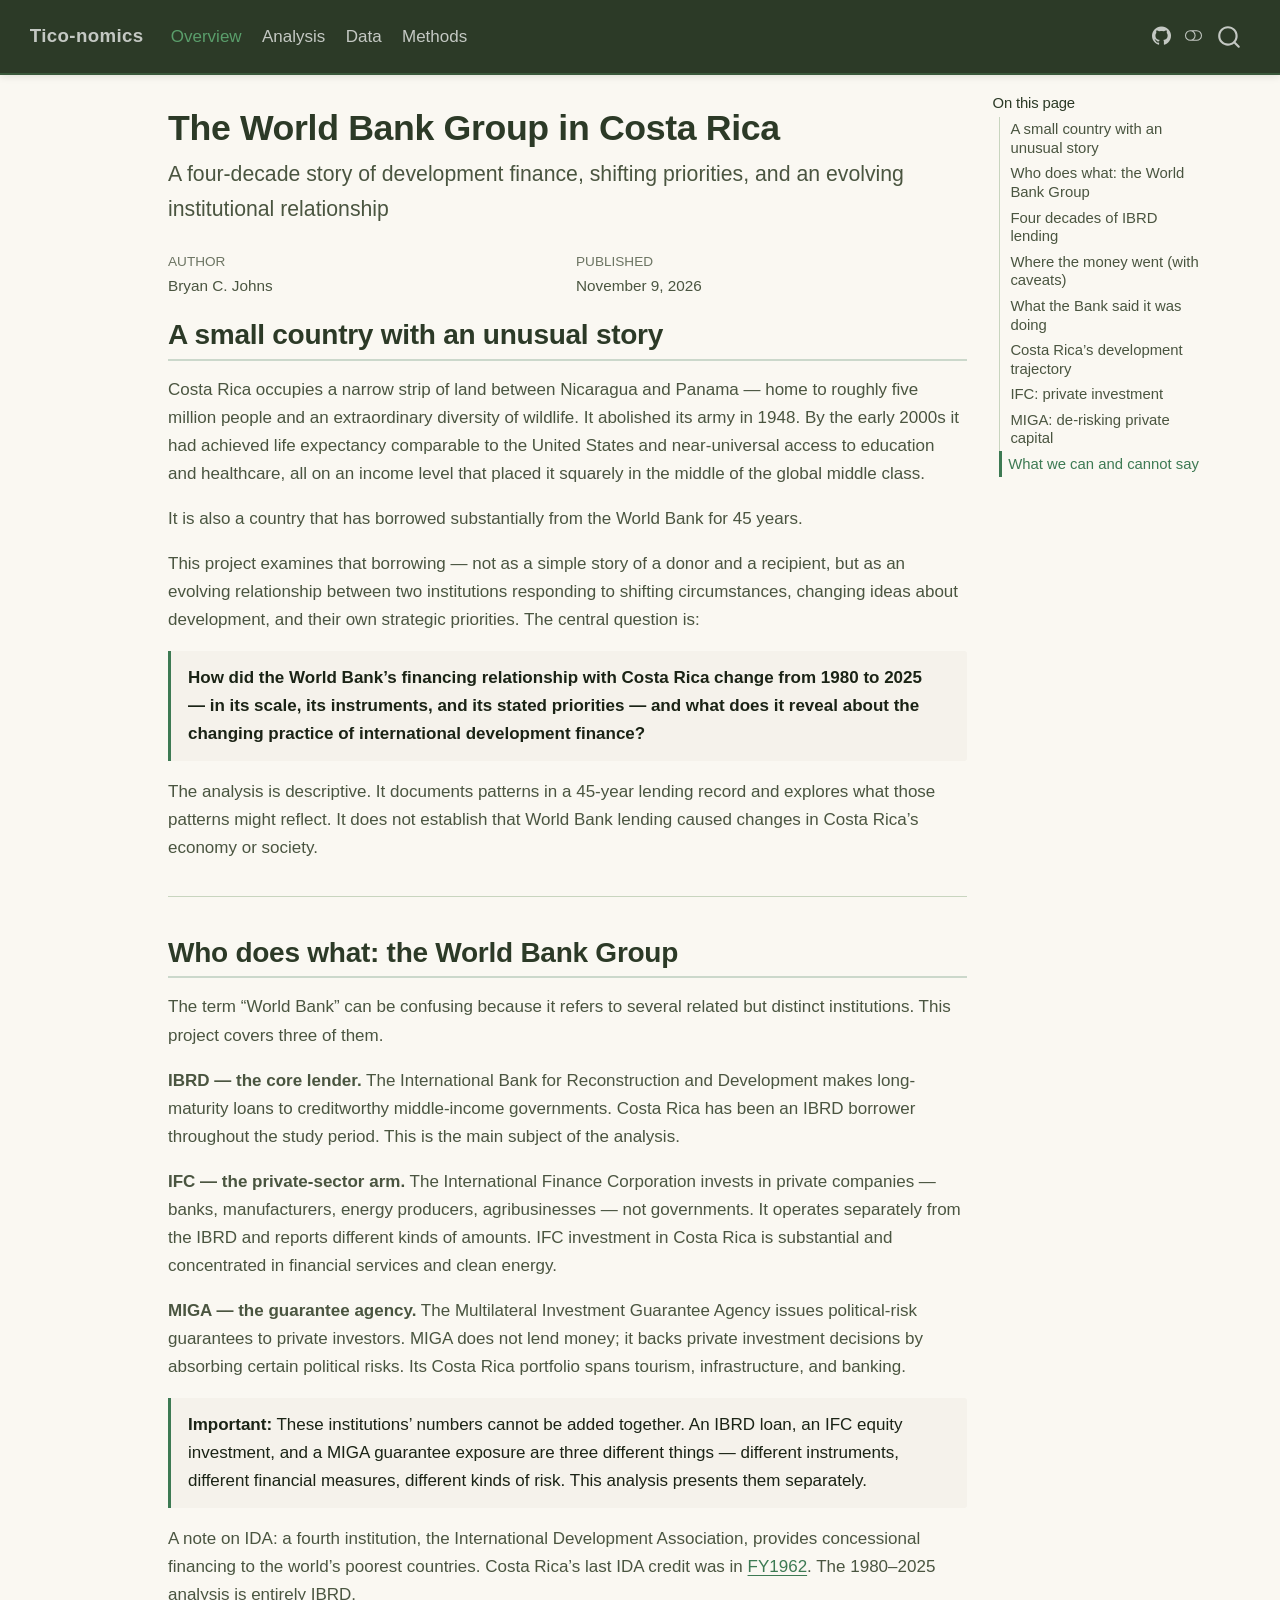
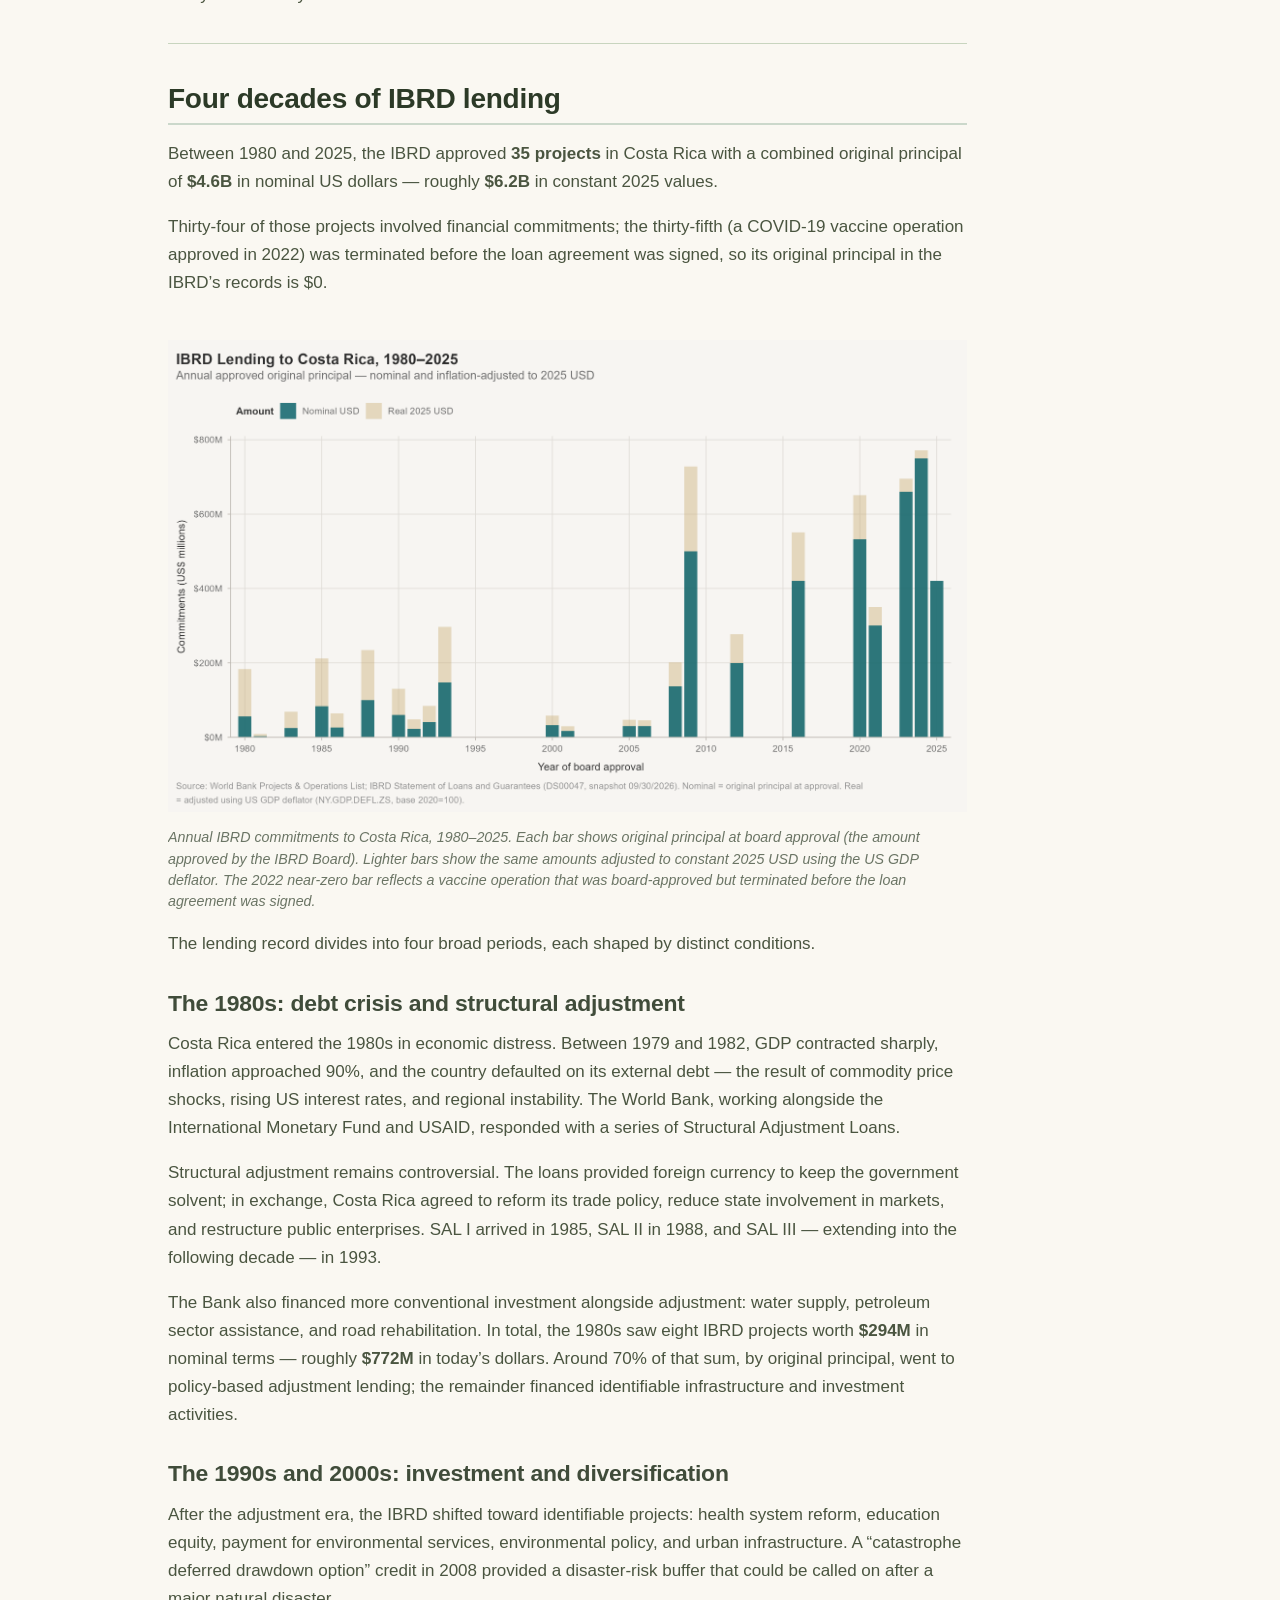
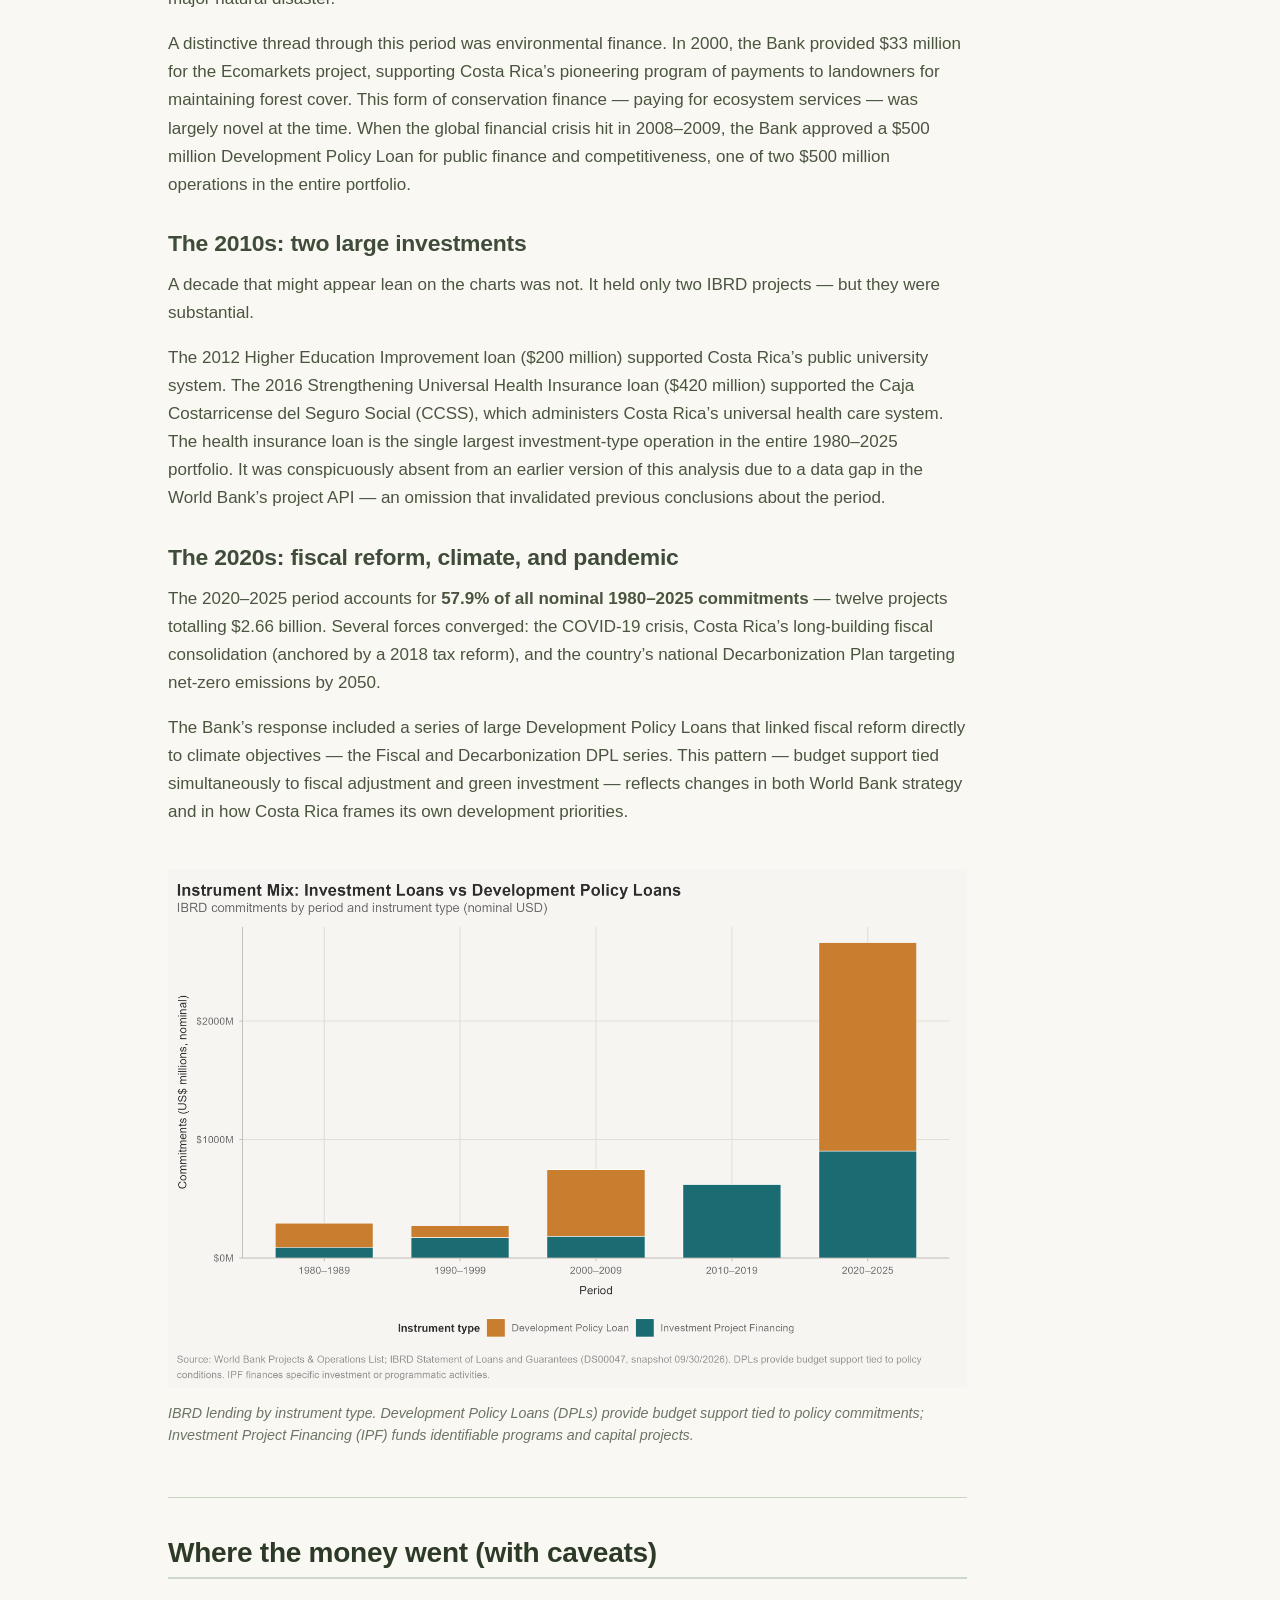
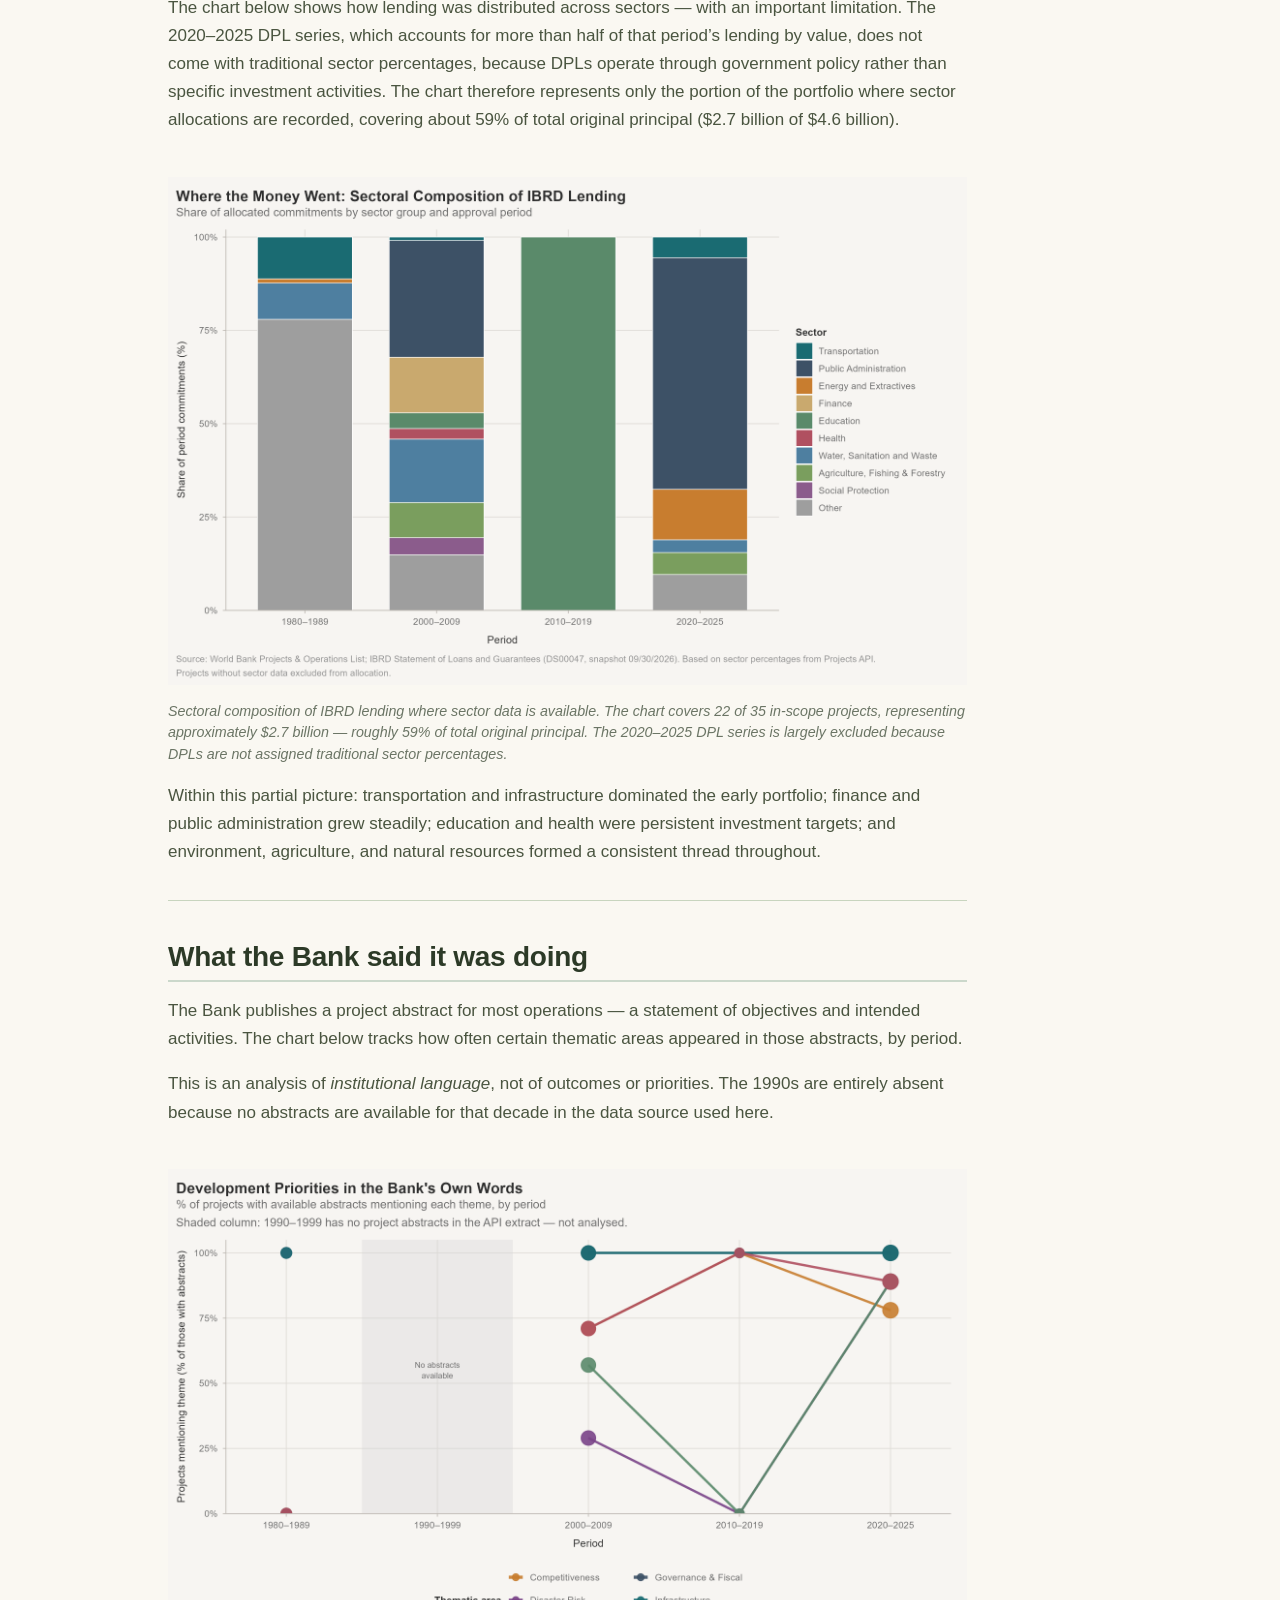
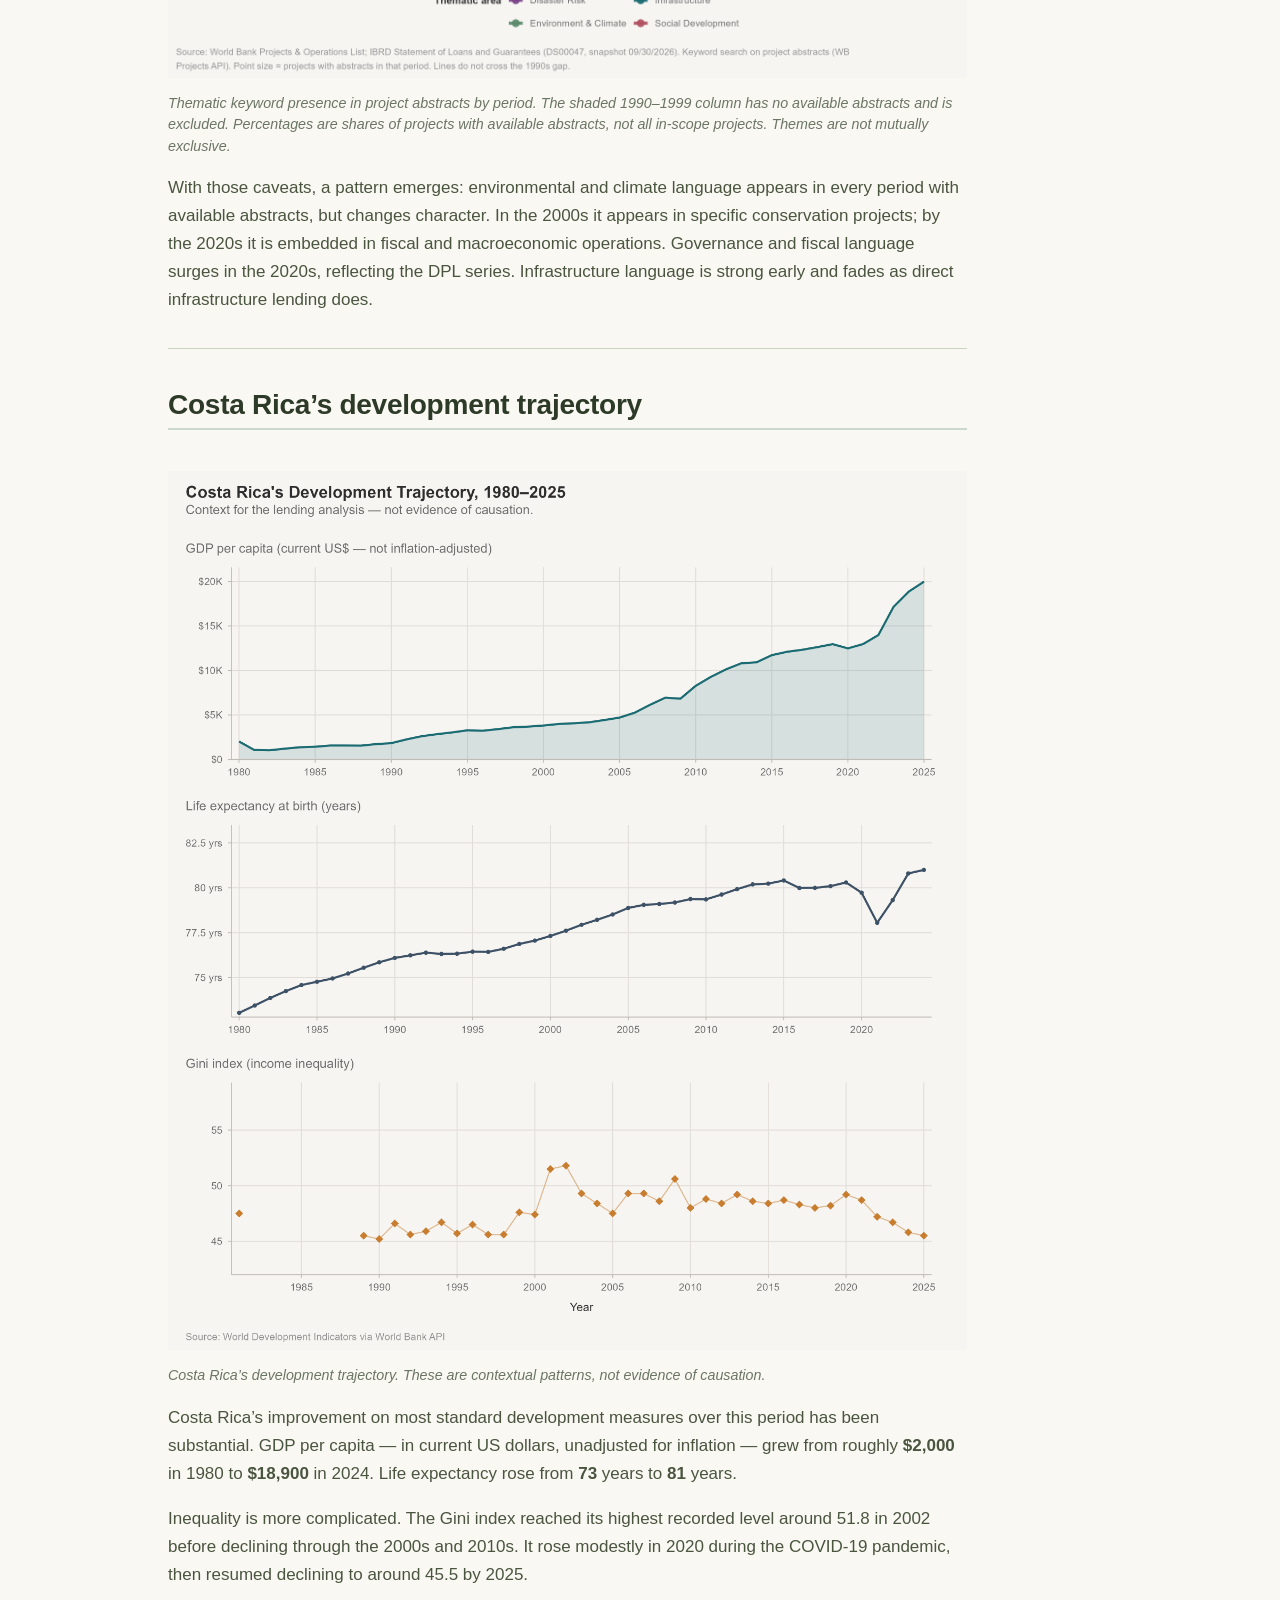
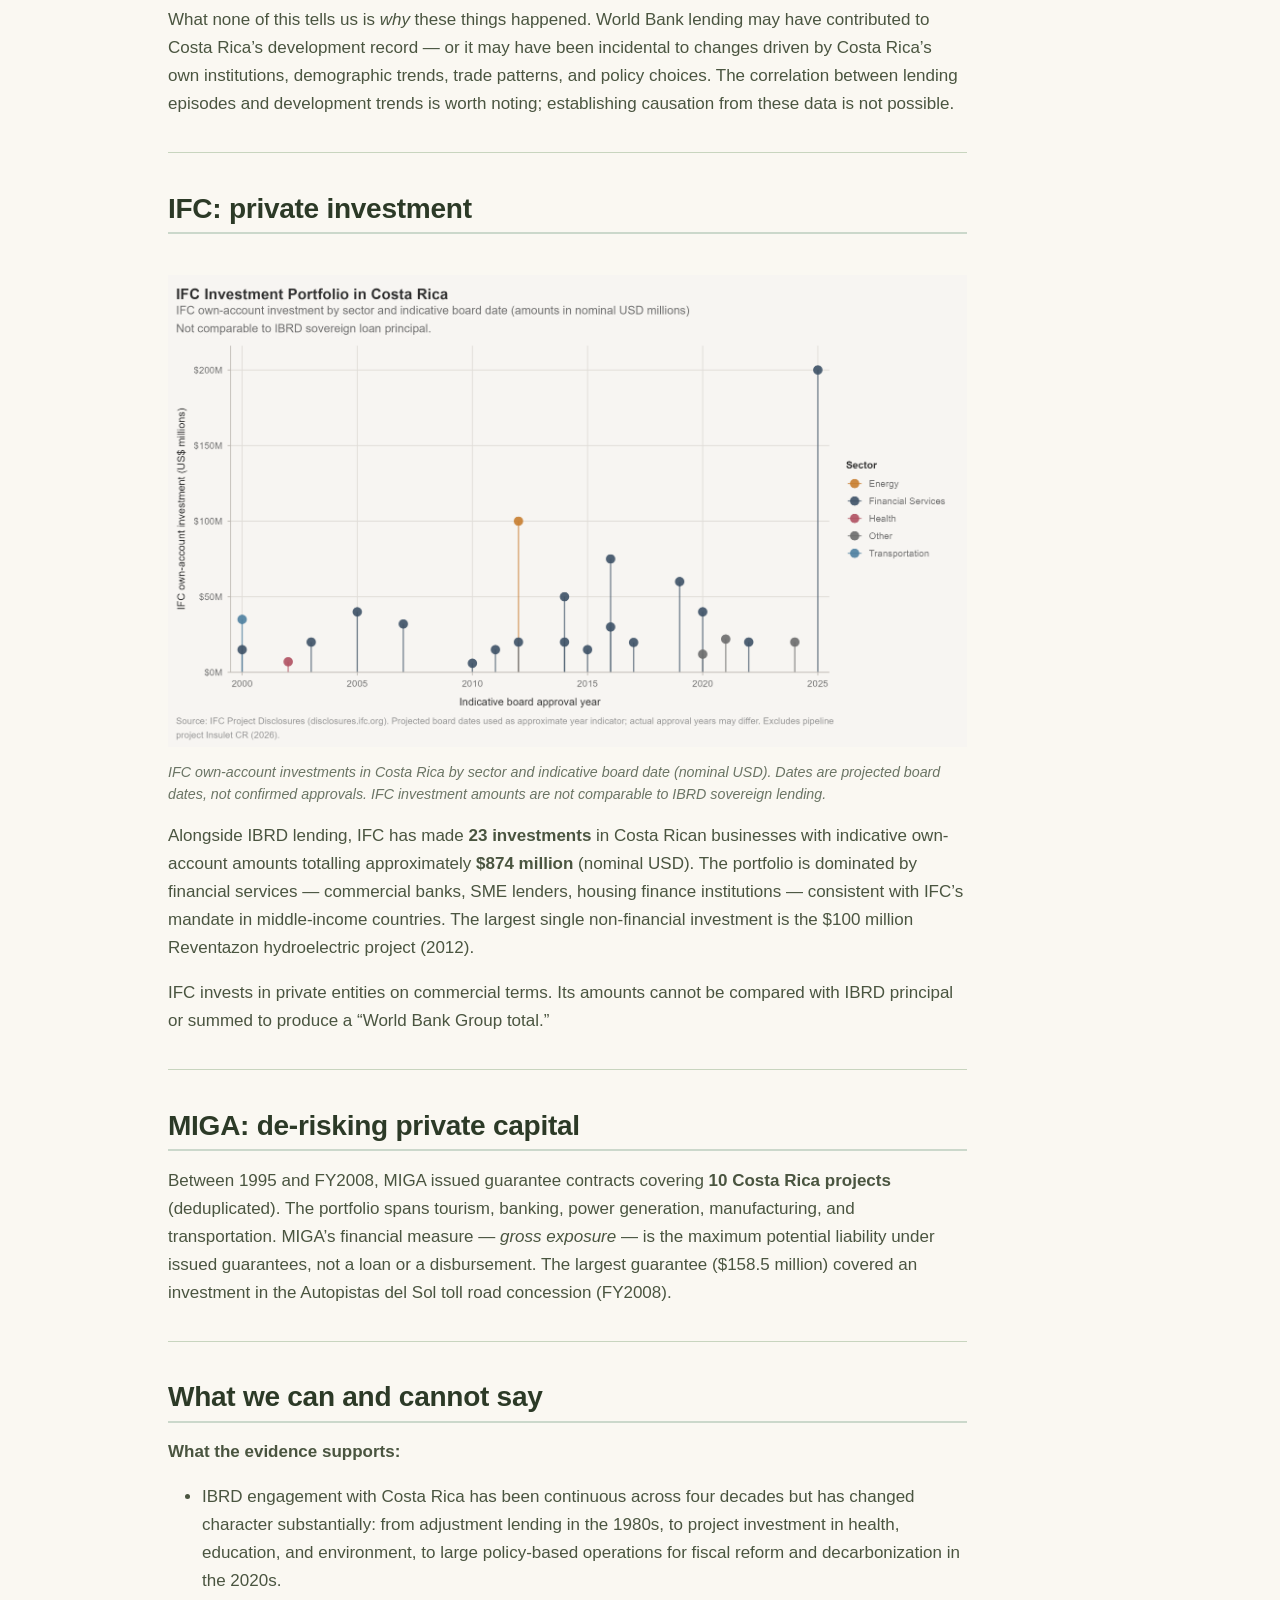
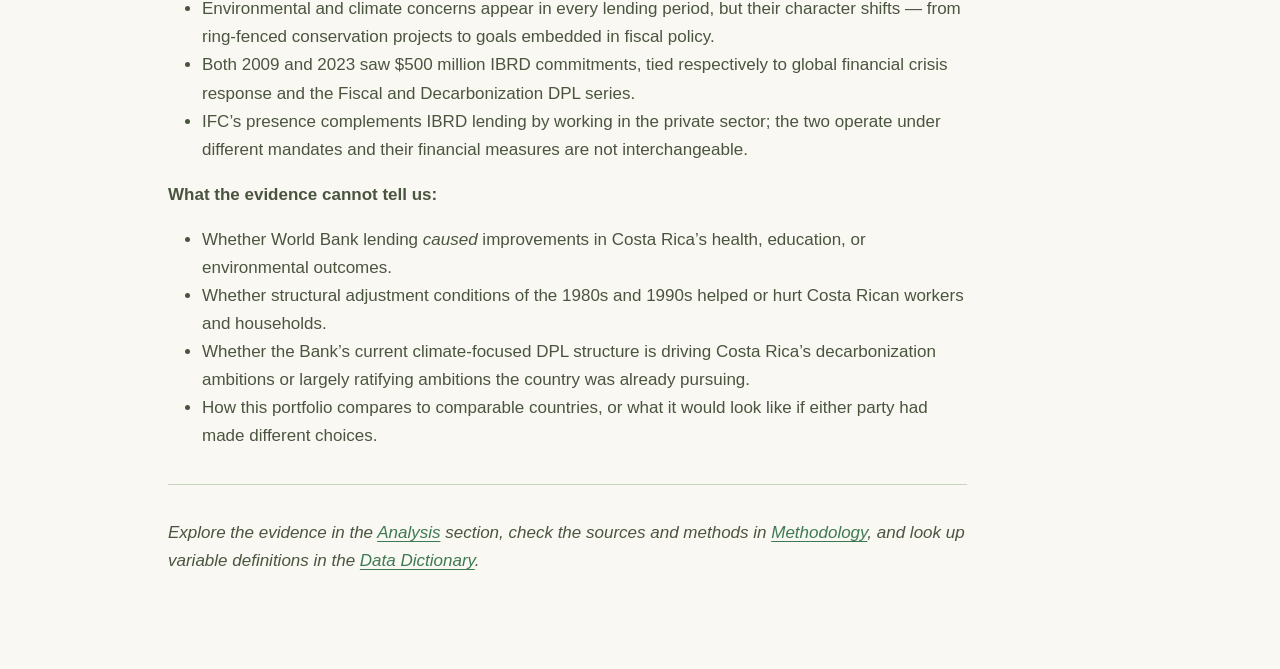
==== commit b1c27181: "fix: wrap plot captions to prevent overflow" ====
--- a/docs/reports/index.html
+++ b/docs/reports/index.html
@@ -7,7 +7,7 @@
 <meta name="viewport" content="width=device-width, initial-scale=1.0, user-scalable=yes">
 
 <meta name="author" content="Bryan C. Johns">
-<meta name="dcterms.date" content="2026-11-08">
+<meta name="dcterms.date" content="2026-11-09">
 
 <title>index – Tico-nomics</title>
 <style>
@@ -354,7 +354,7 @@
     <div>
     <div class="quarto-title-meta-heading">Published</div>
     <div class="quarto-title-meta-contents">
-      <p class="date">November 8, 2026</p>
+      <p class="date">November 9, 2026</p>
     </div>
   </div>
   
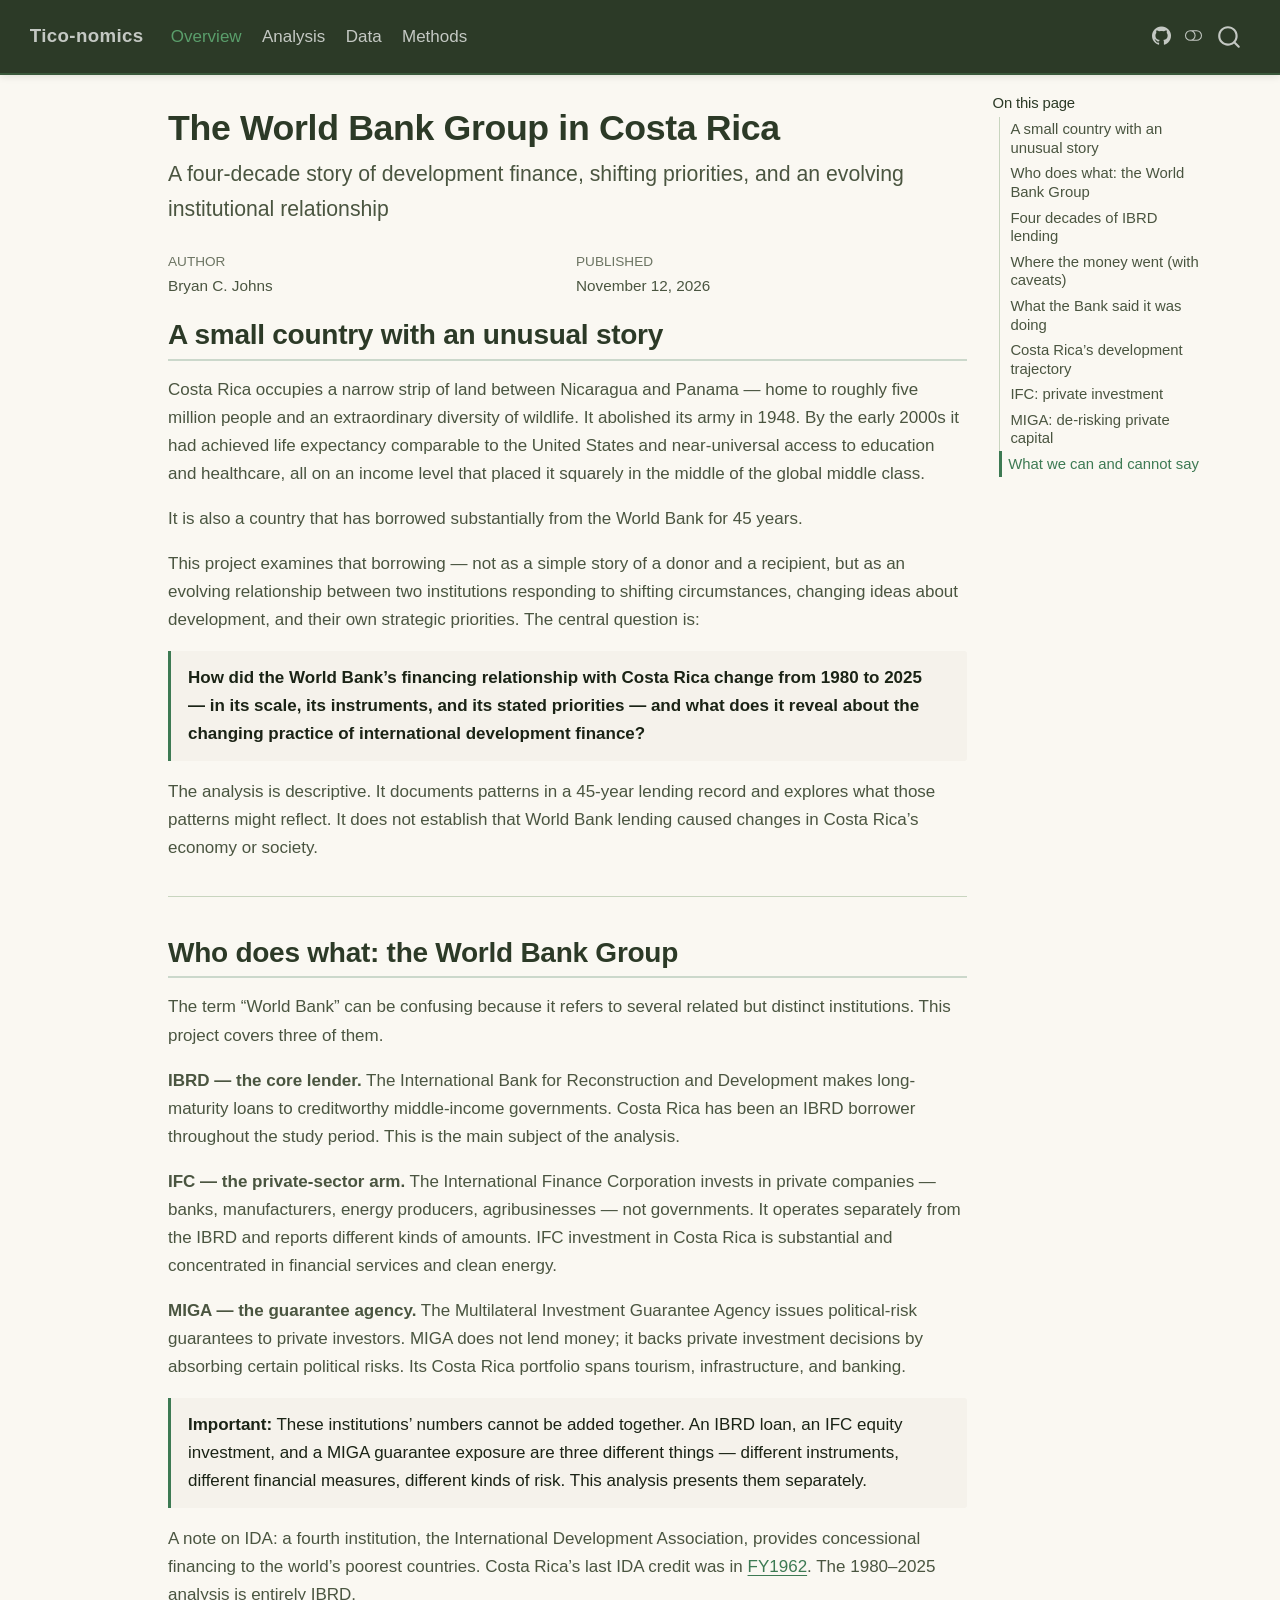
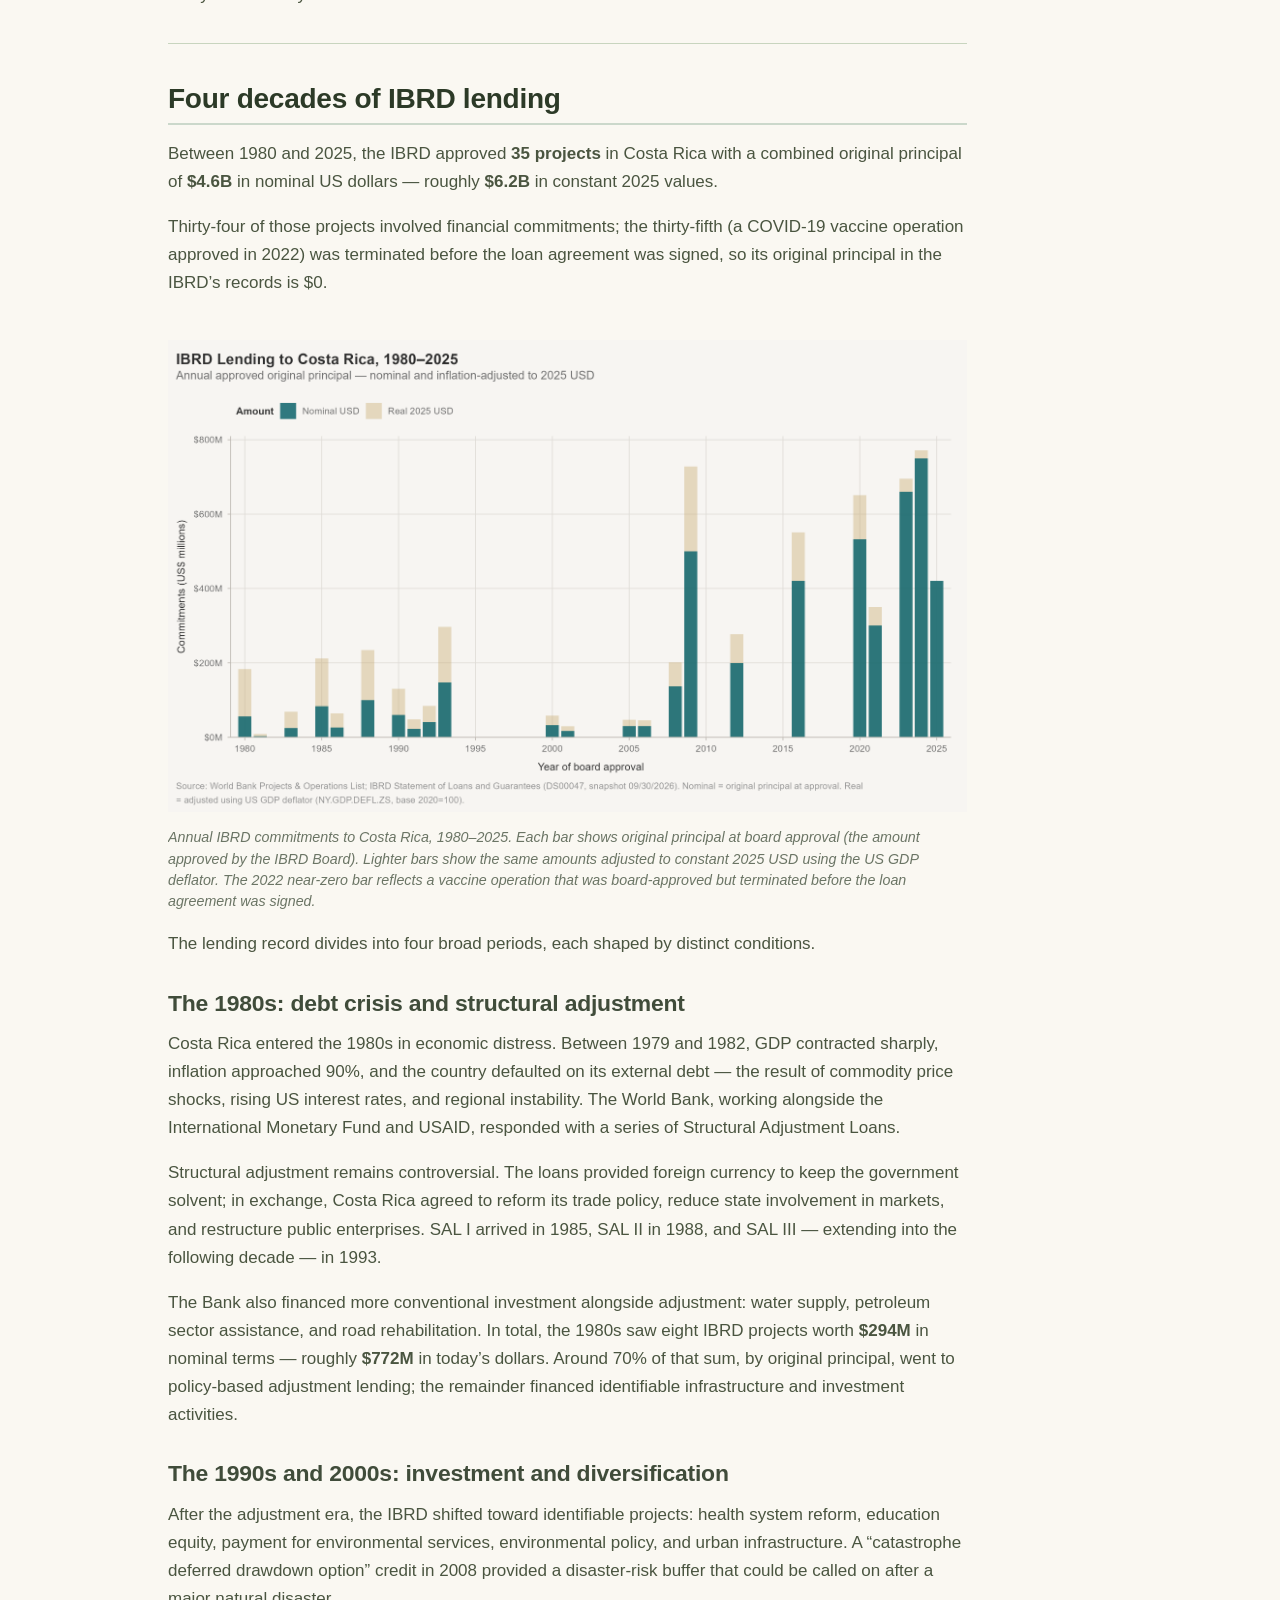
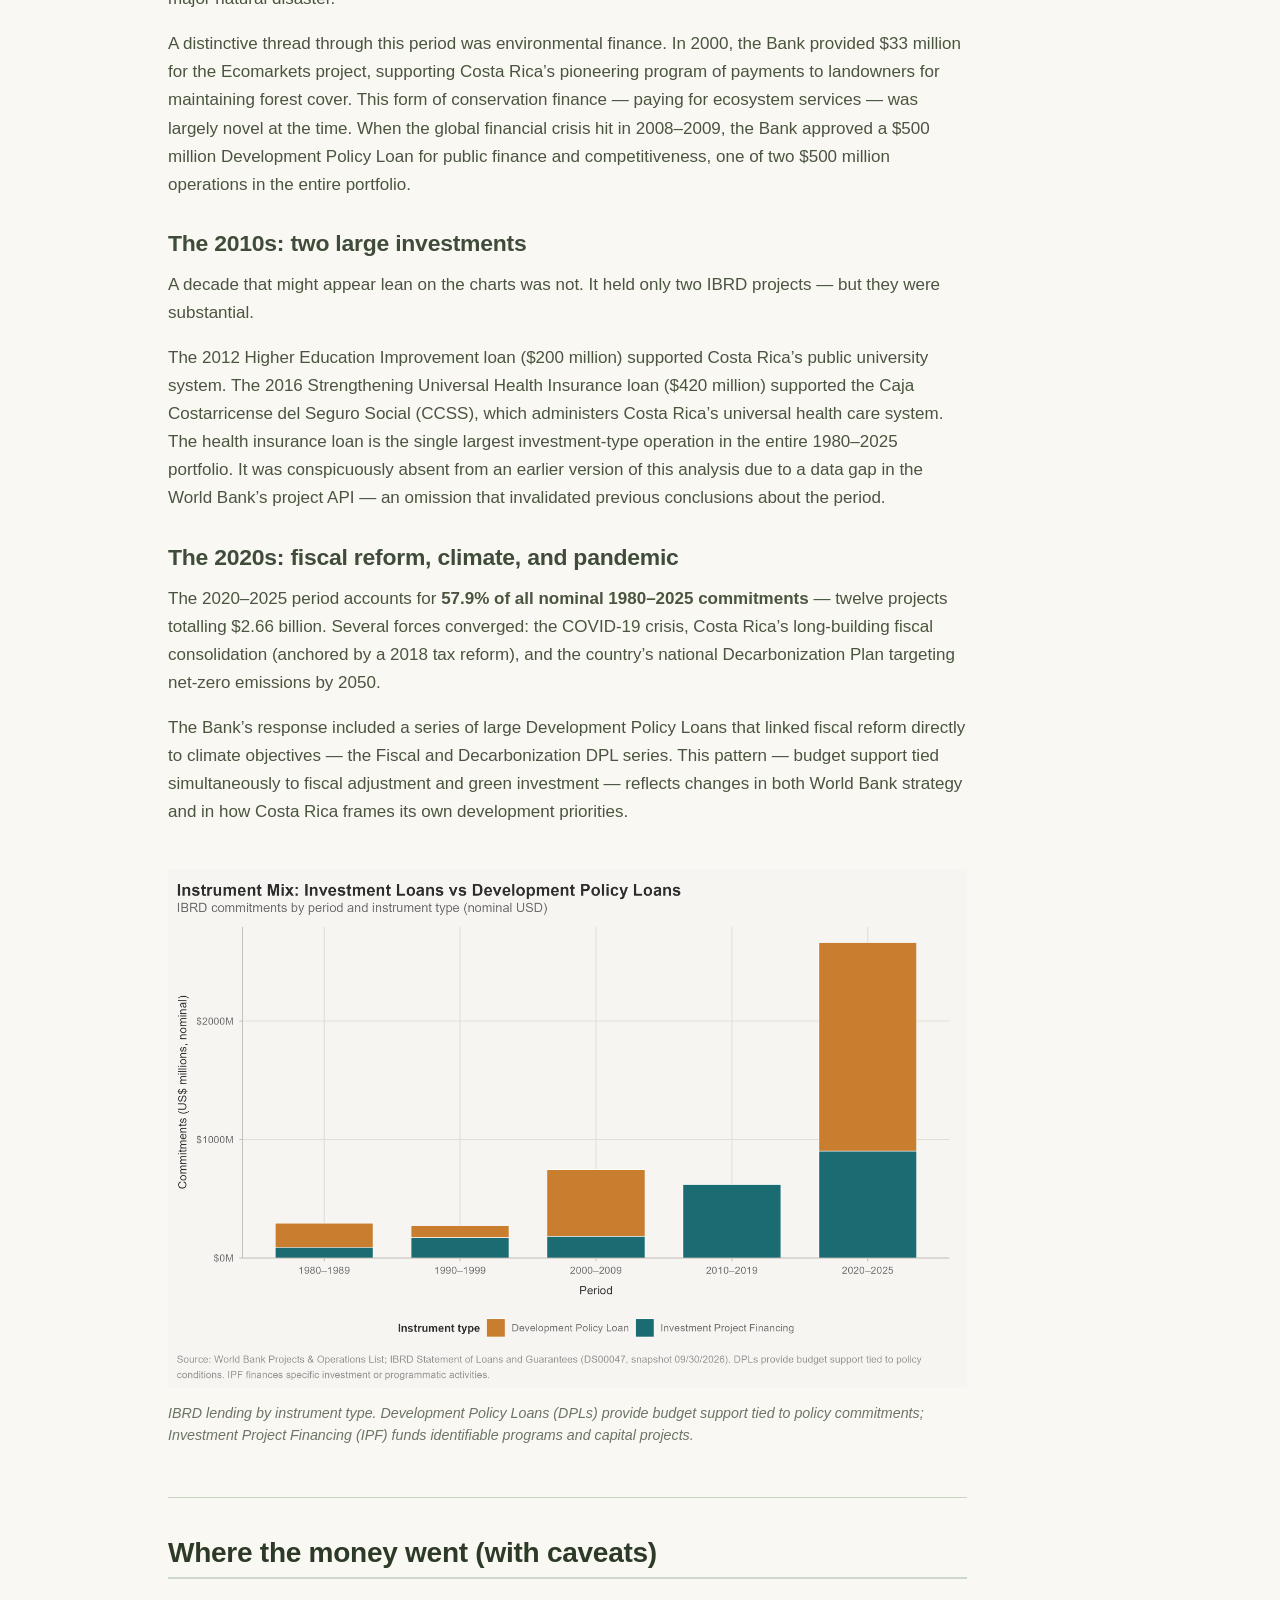
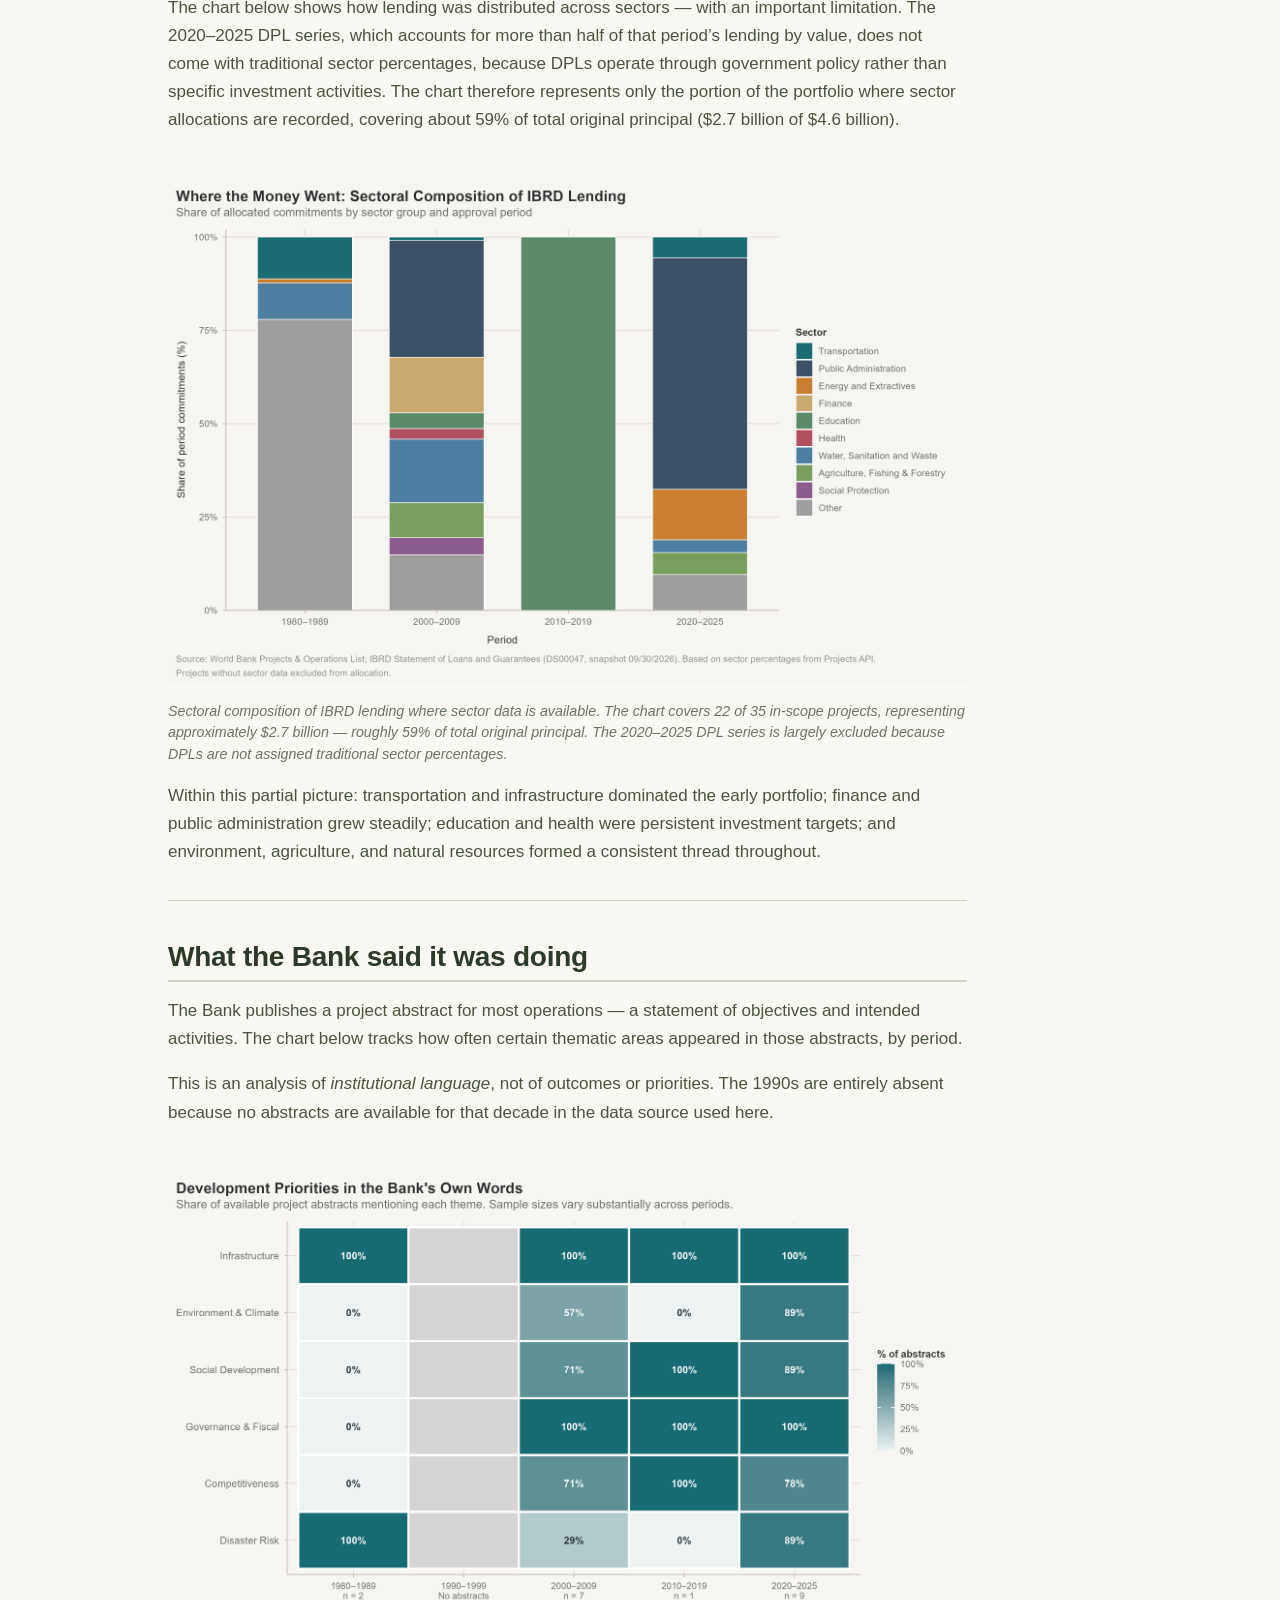
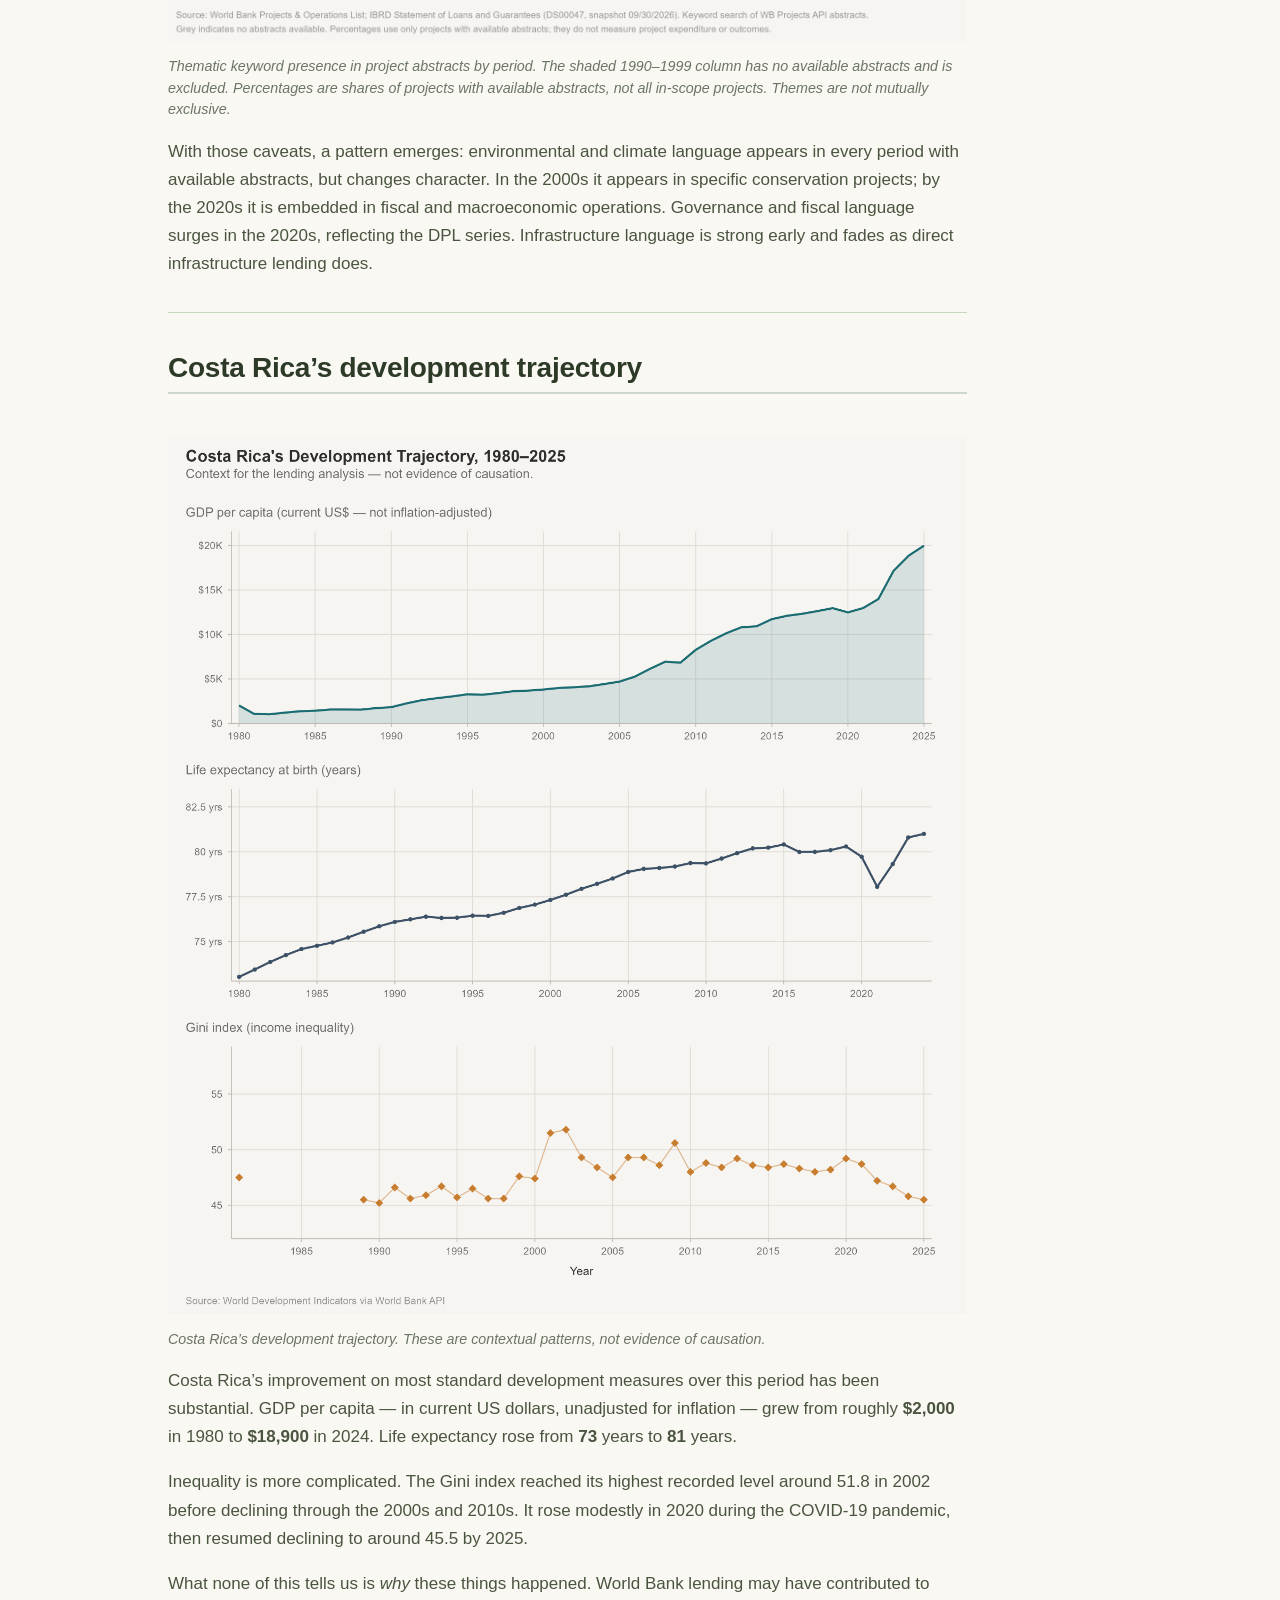
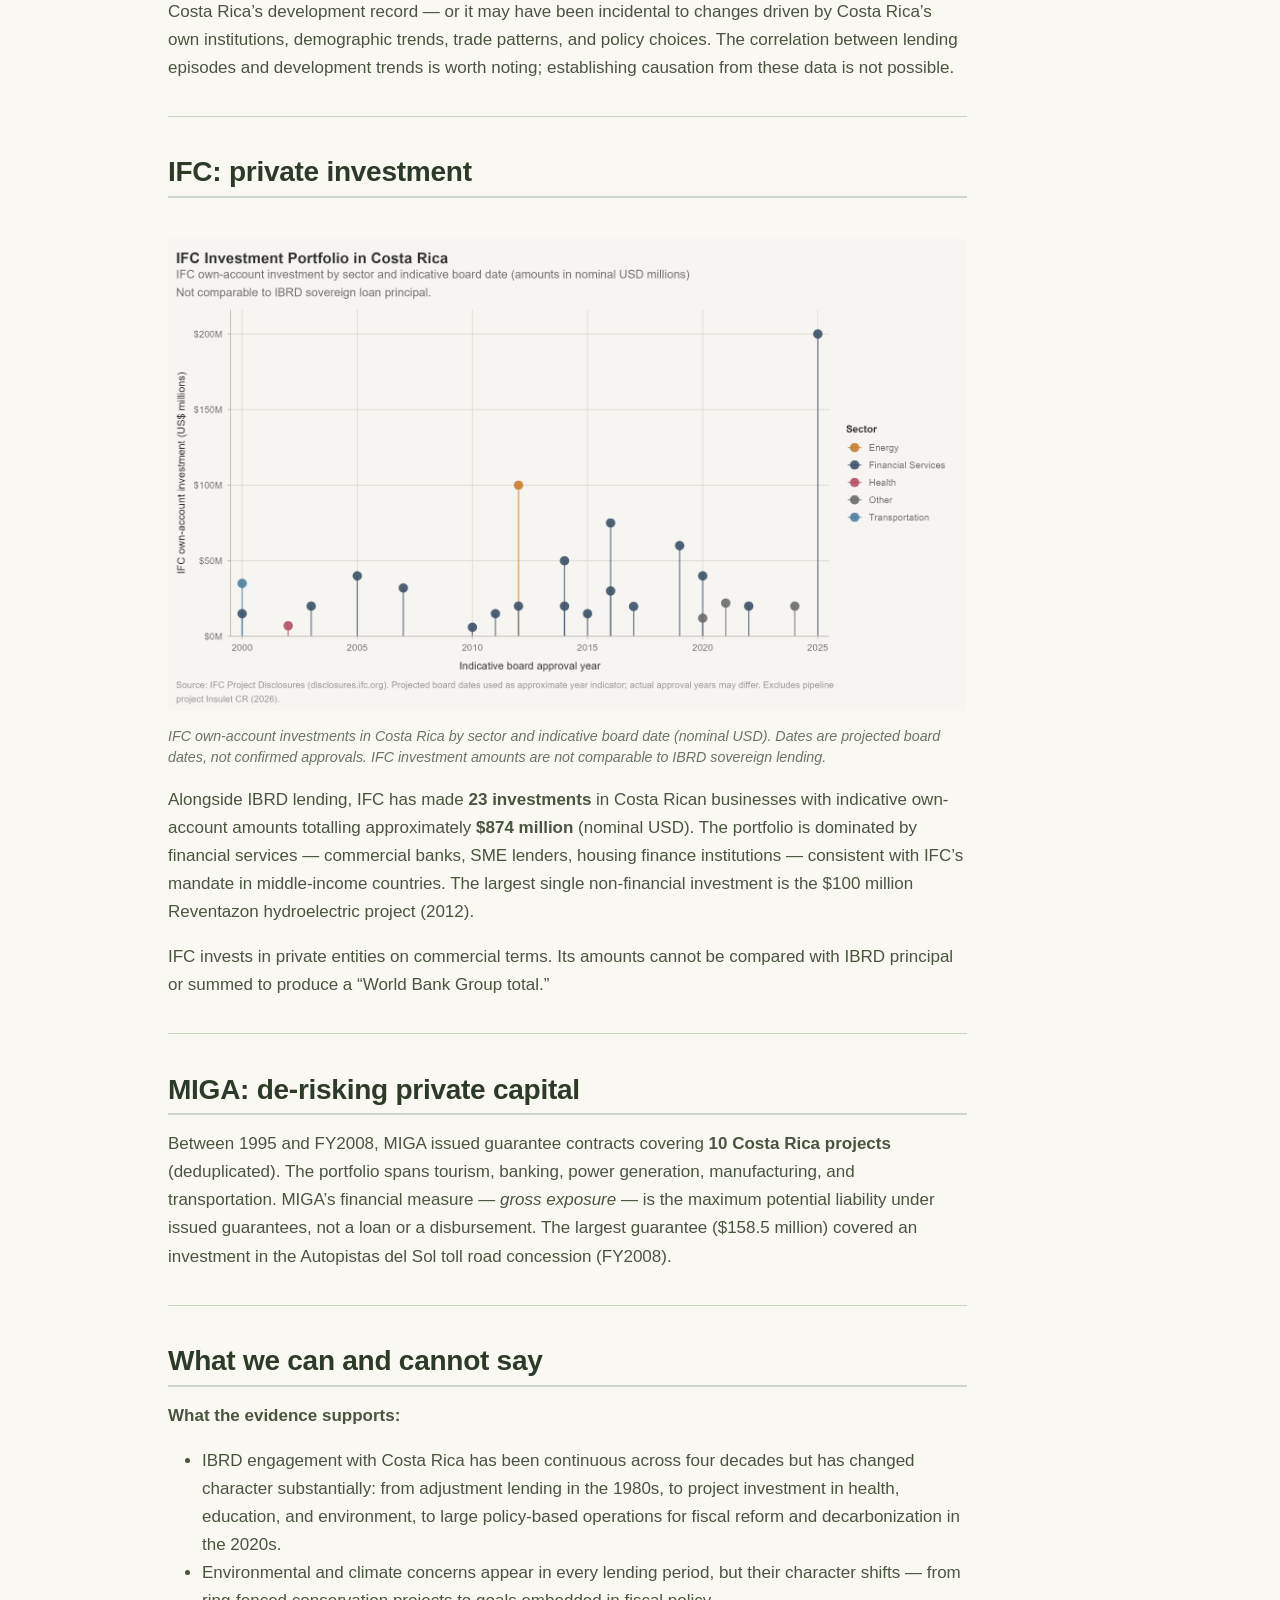
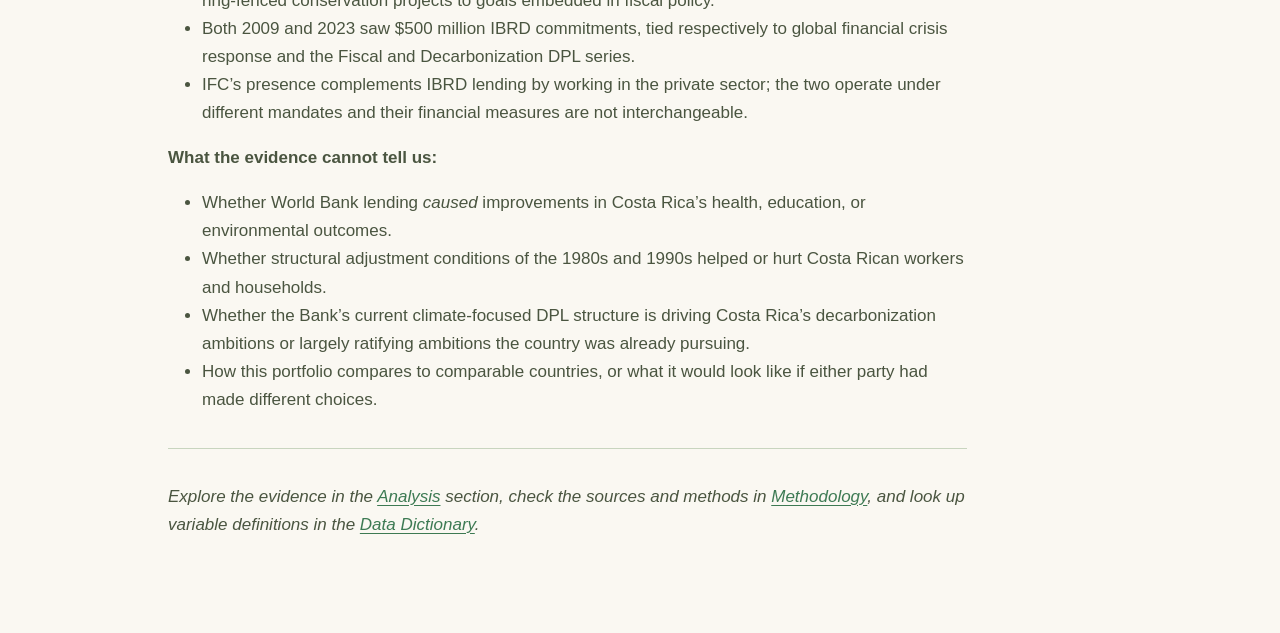
==== commit 09c6ac9c: "feat: change figure 5, move tables to appendix" ====
--- a/docs/reports/index.html
+++ b/docs/reports/index.html
@@ -7,7 +7,7 @@
 <meta name="viewport" content="width=device-width, initial-scale=1.0, user-scalable=yes">
 
 <meta name="author" content="Bryan C. Johns">
-<meta name="dcterms.date" content="2026-11-09">
+<meta name="dcterms.date" content="2026-11-12">
 
 <title>index – Tico-nomics</title>
 <style>
@@ -354,7 +354,7 @@
     <div>
     <div class="quarto-title-meta-heading">Published</div>
     <div class="quarto-title-meta-contents">
-      <p class="date">November 9, 2026</p>
+      <p class="date">November 12, 2026</p>
     </div>
   </div>
   
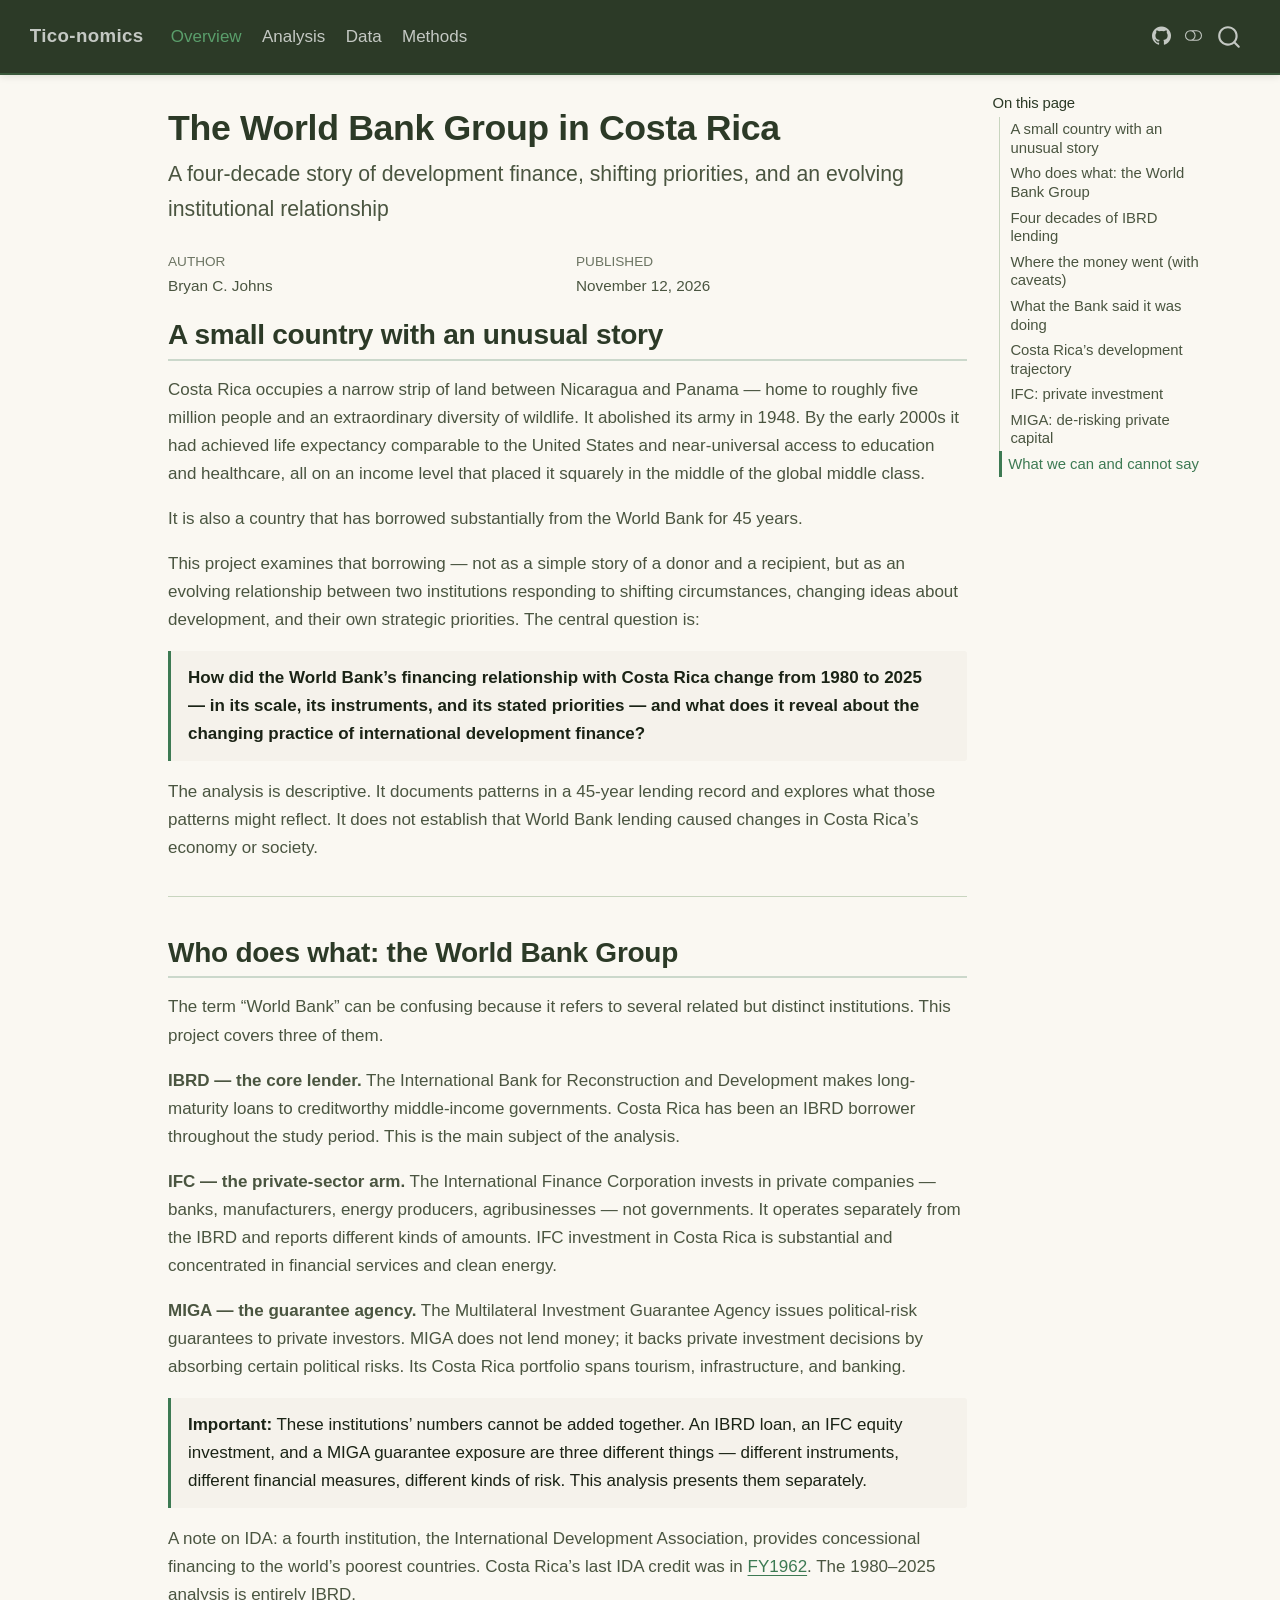
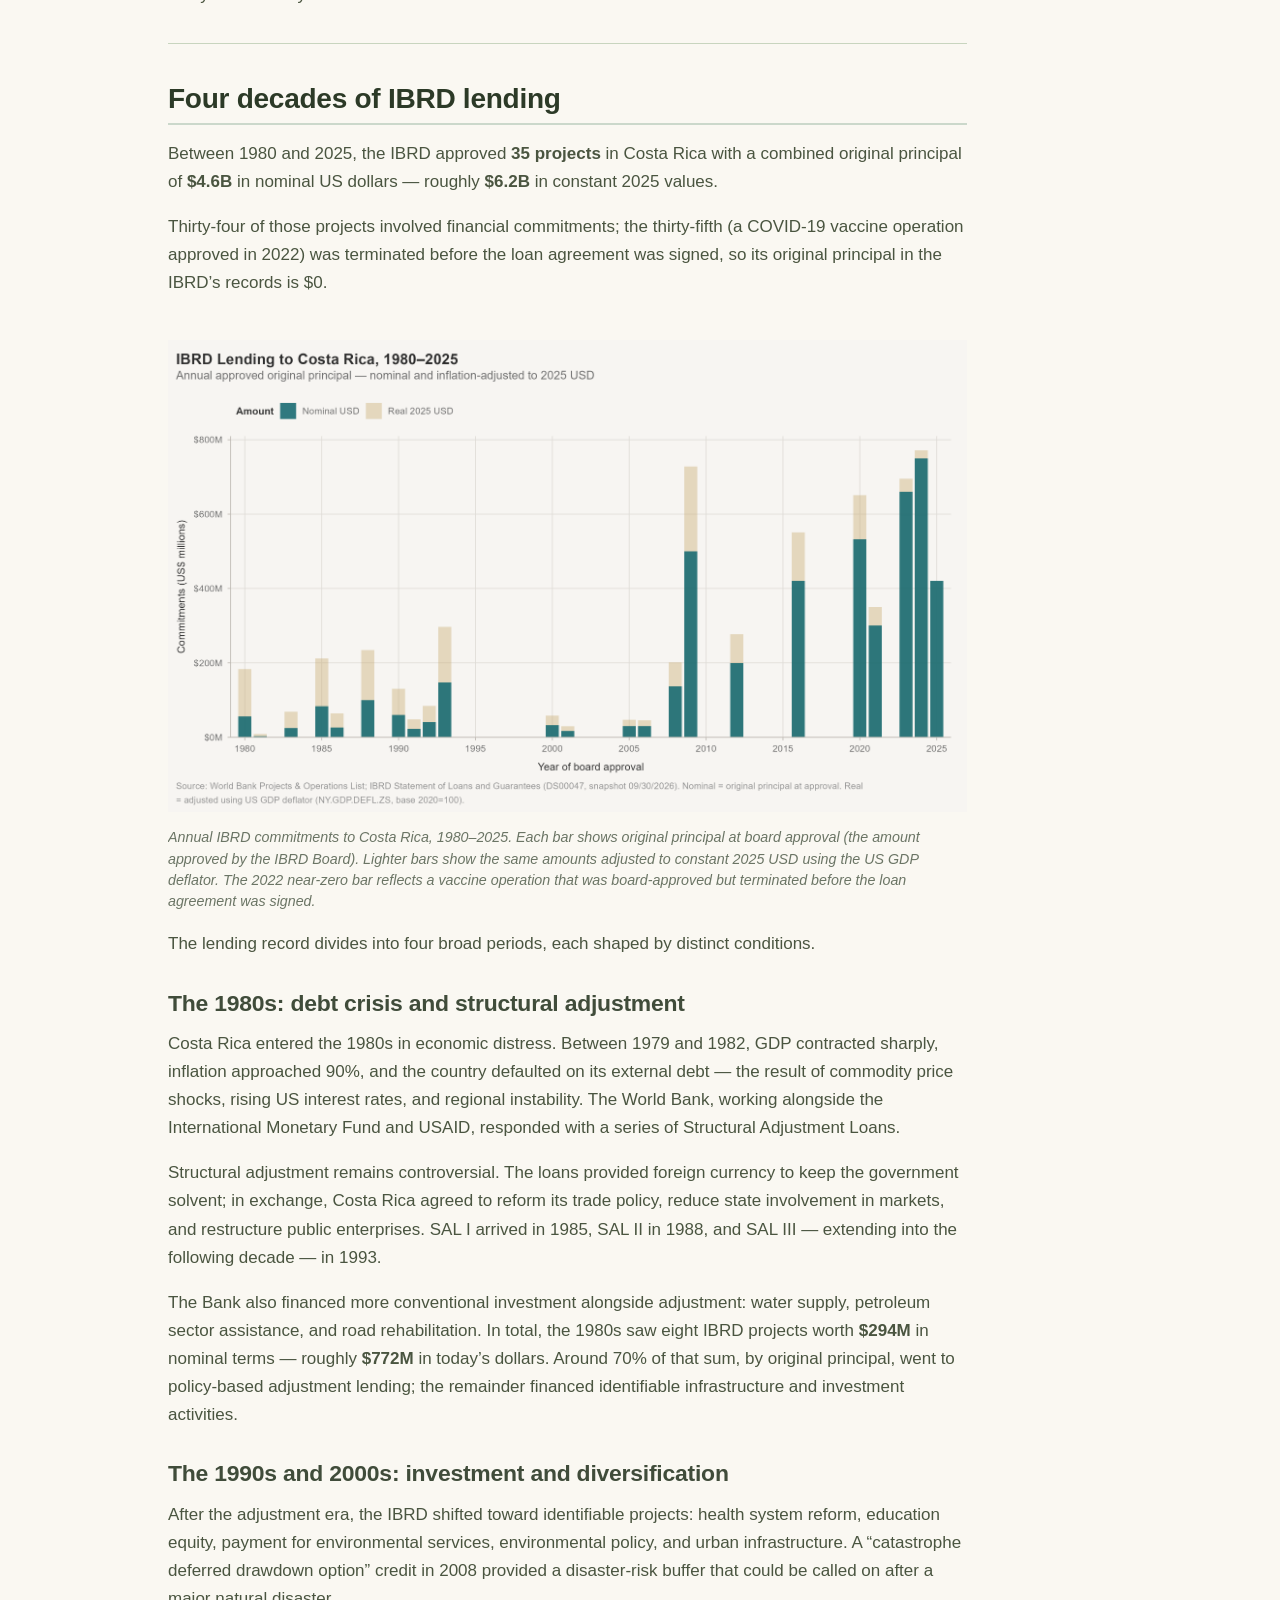
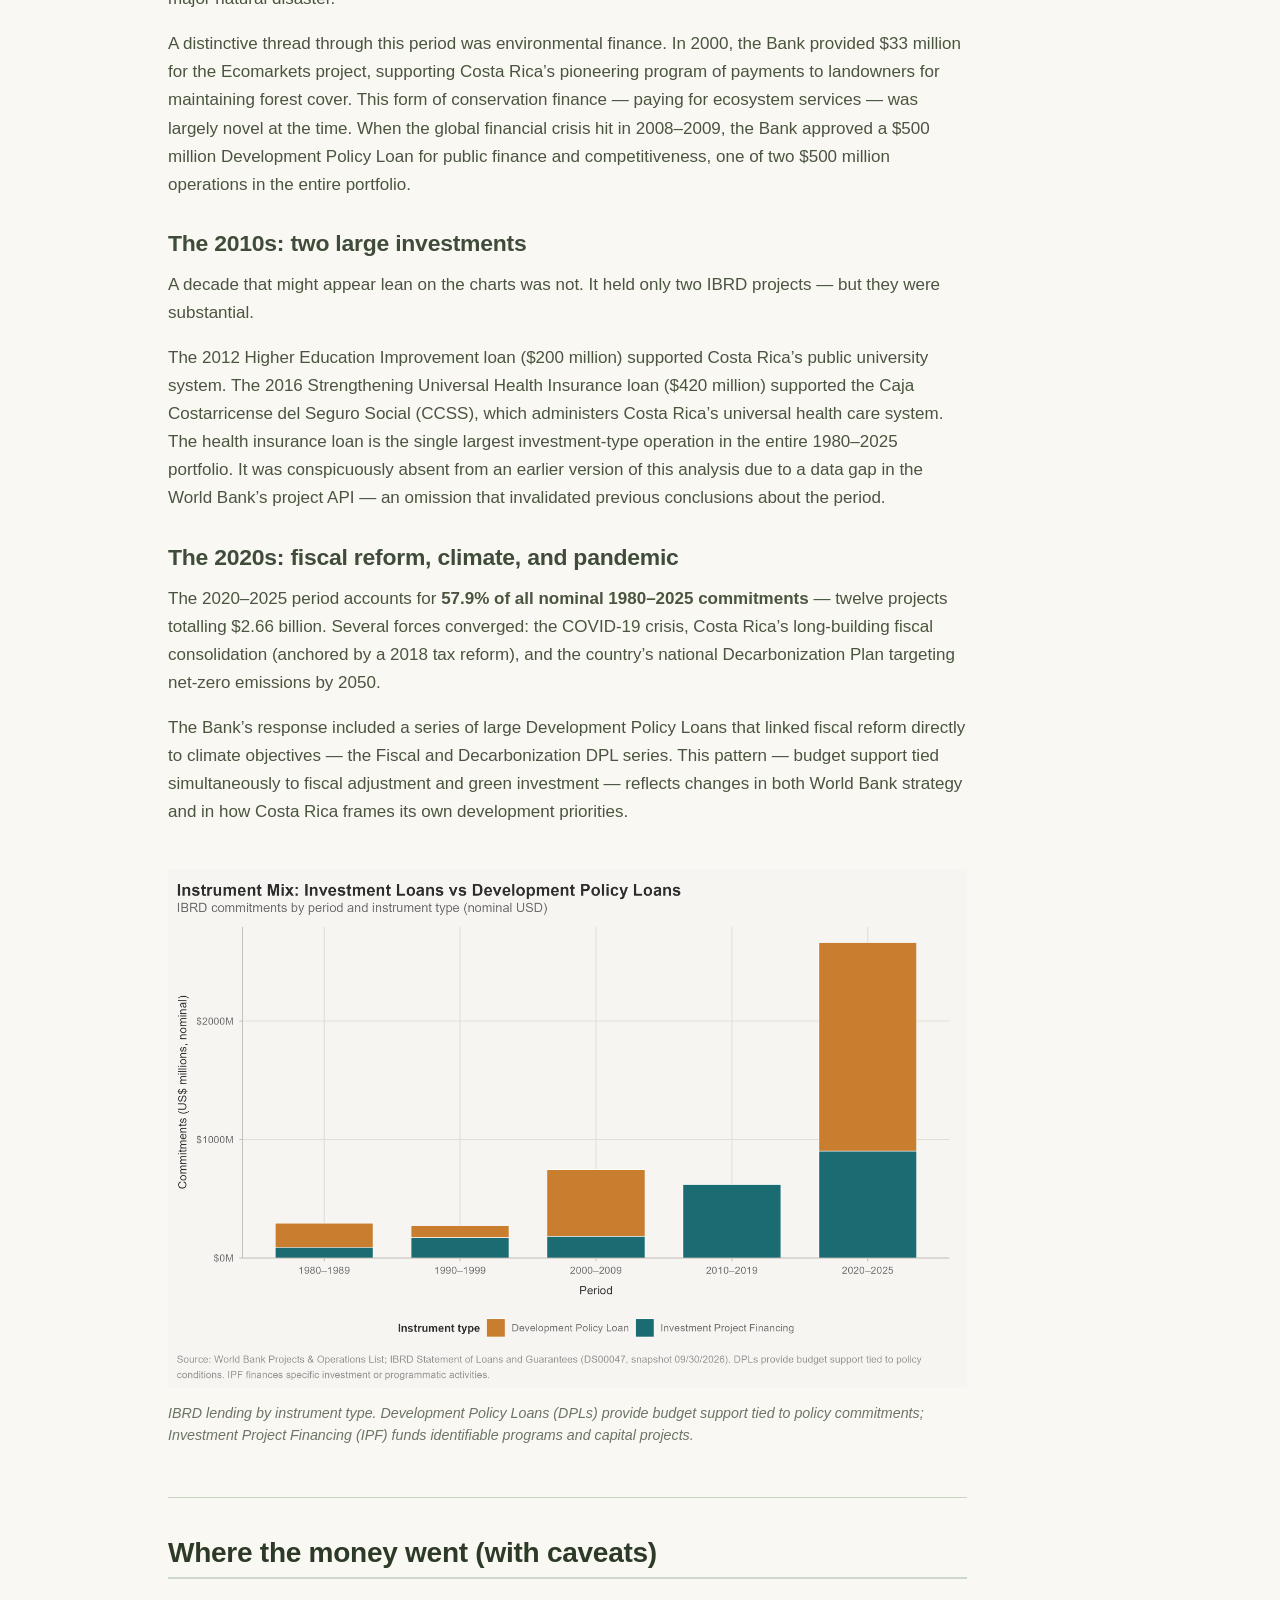
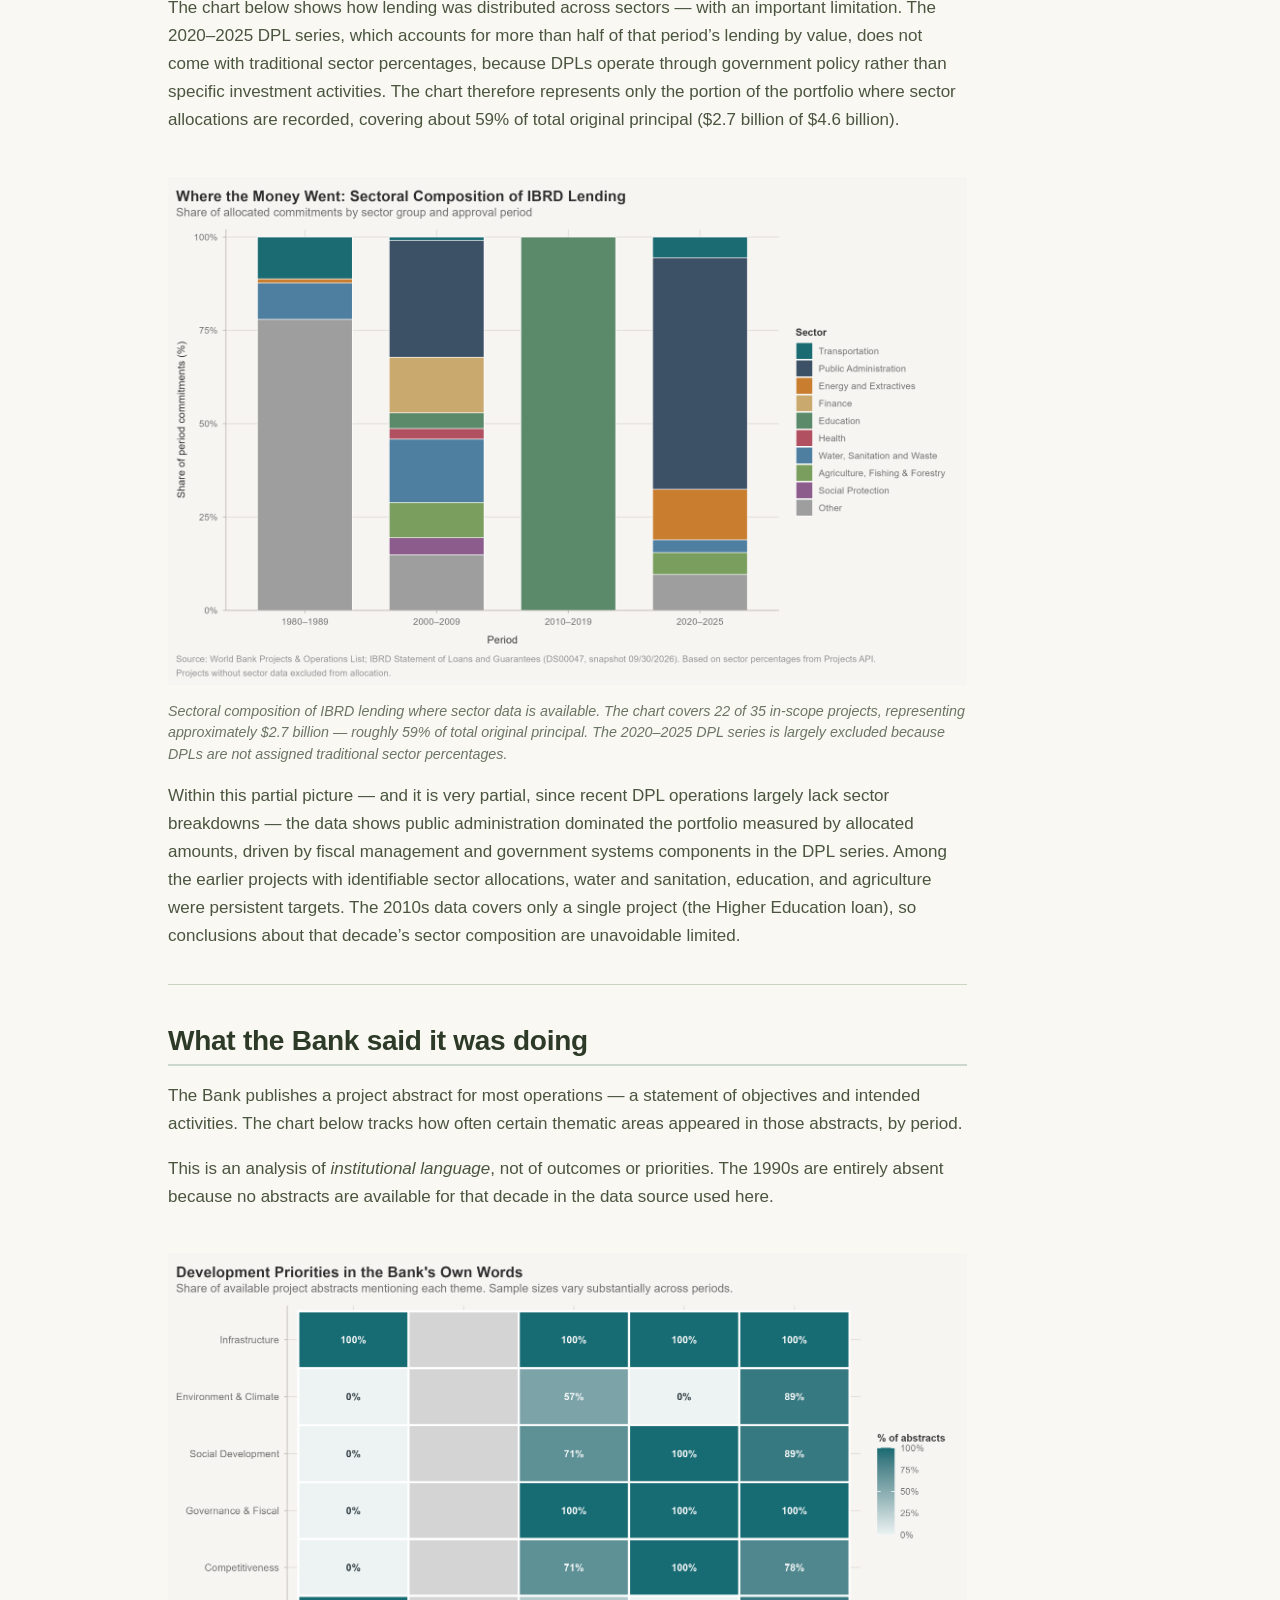
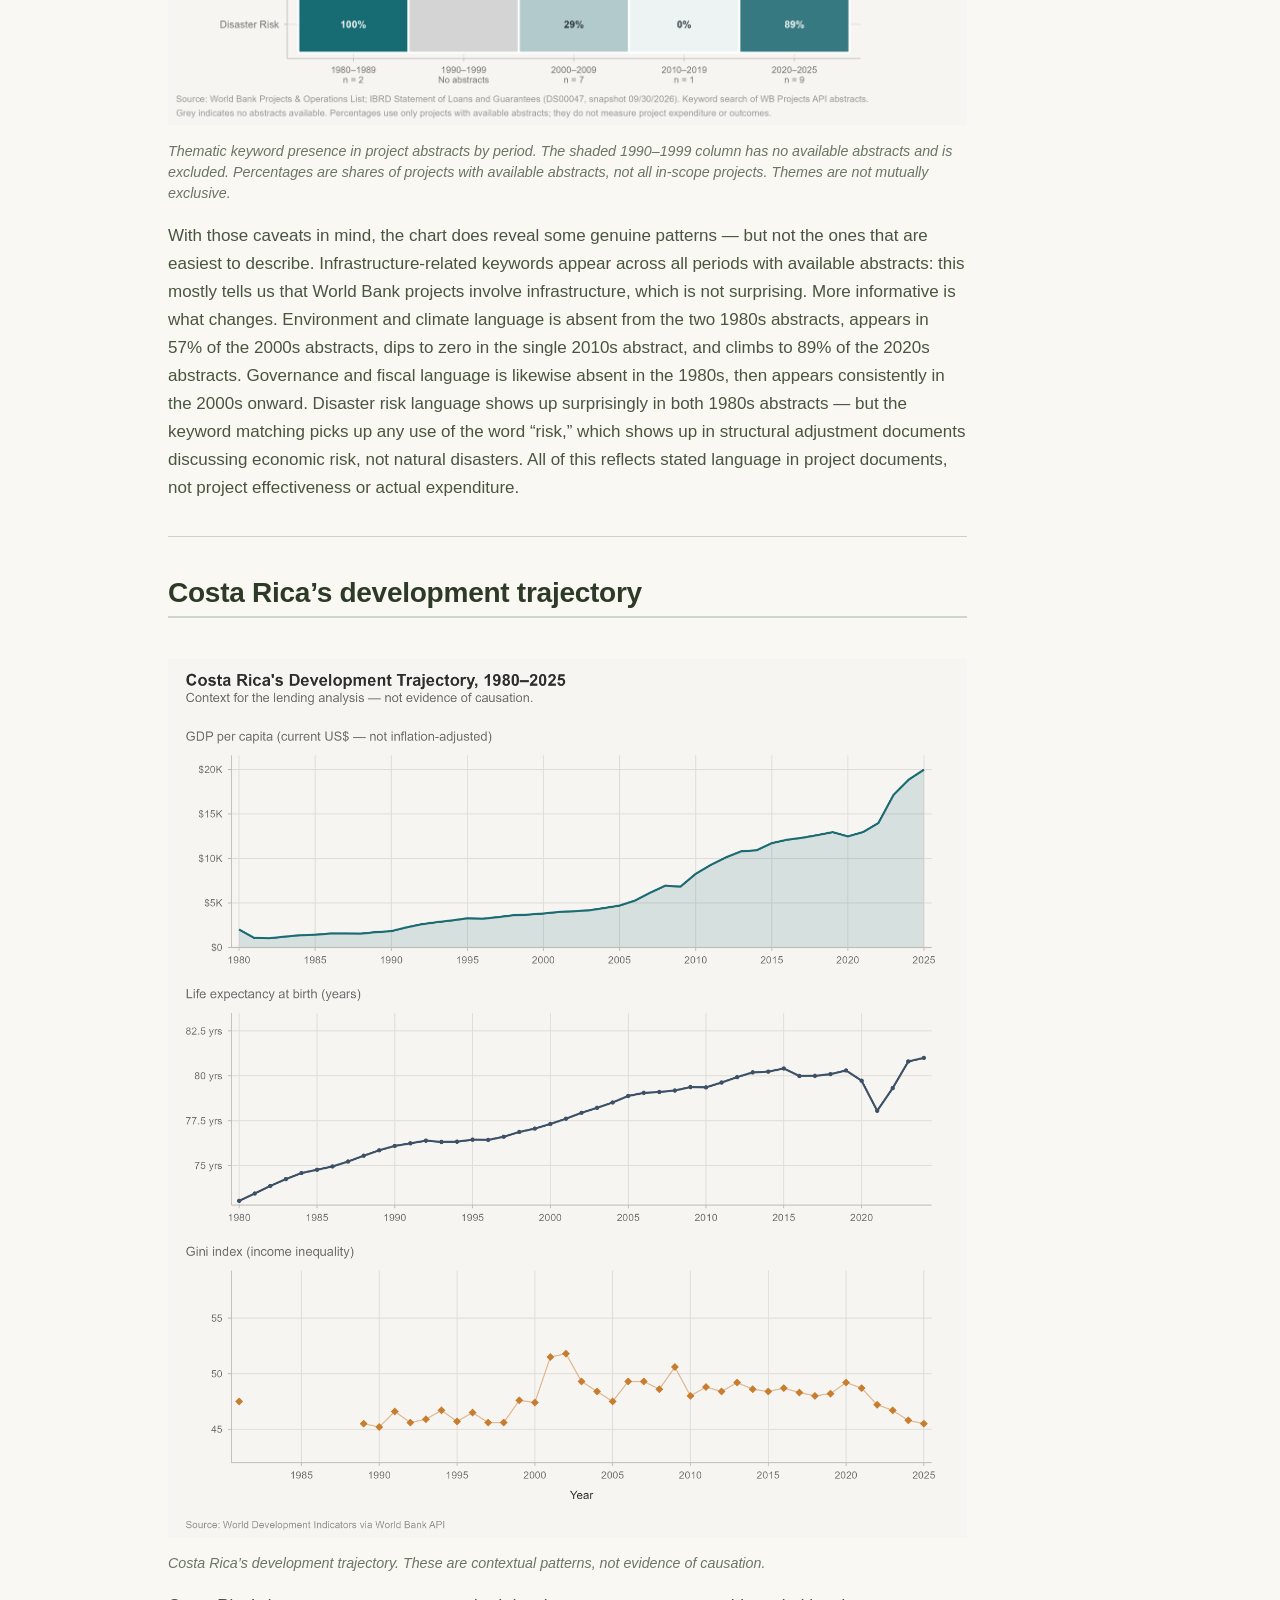
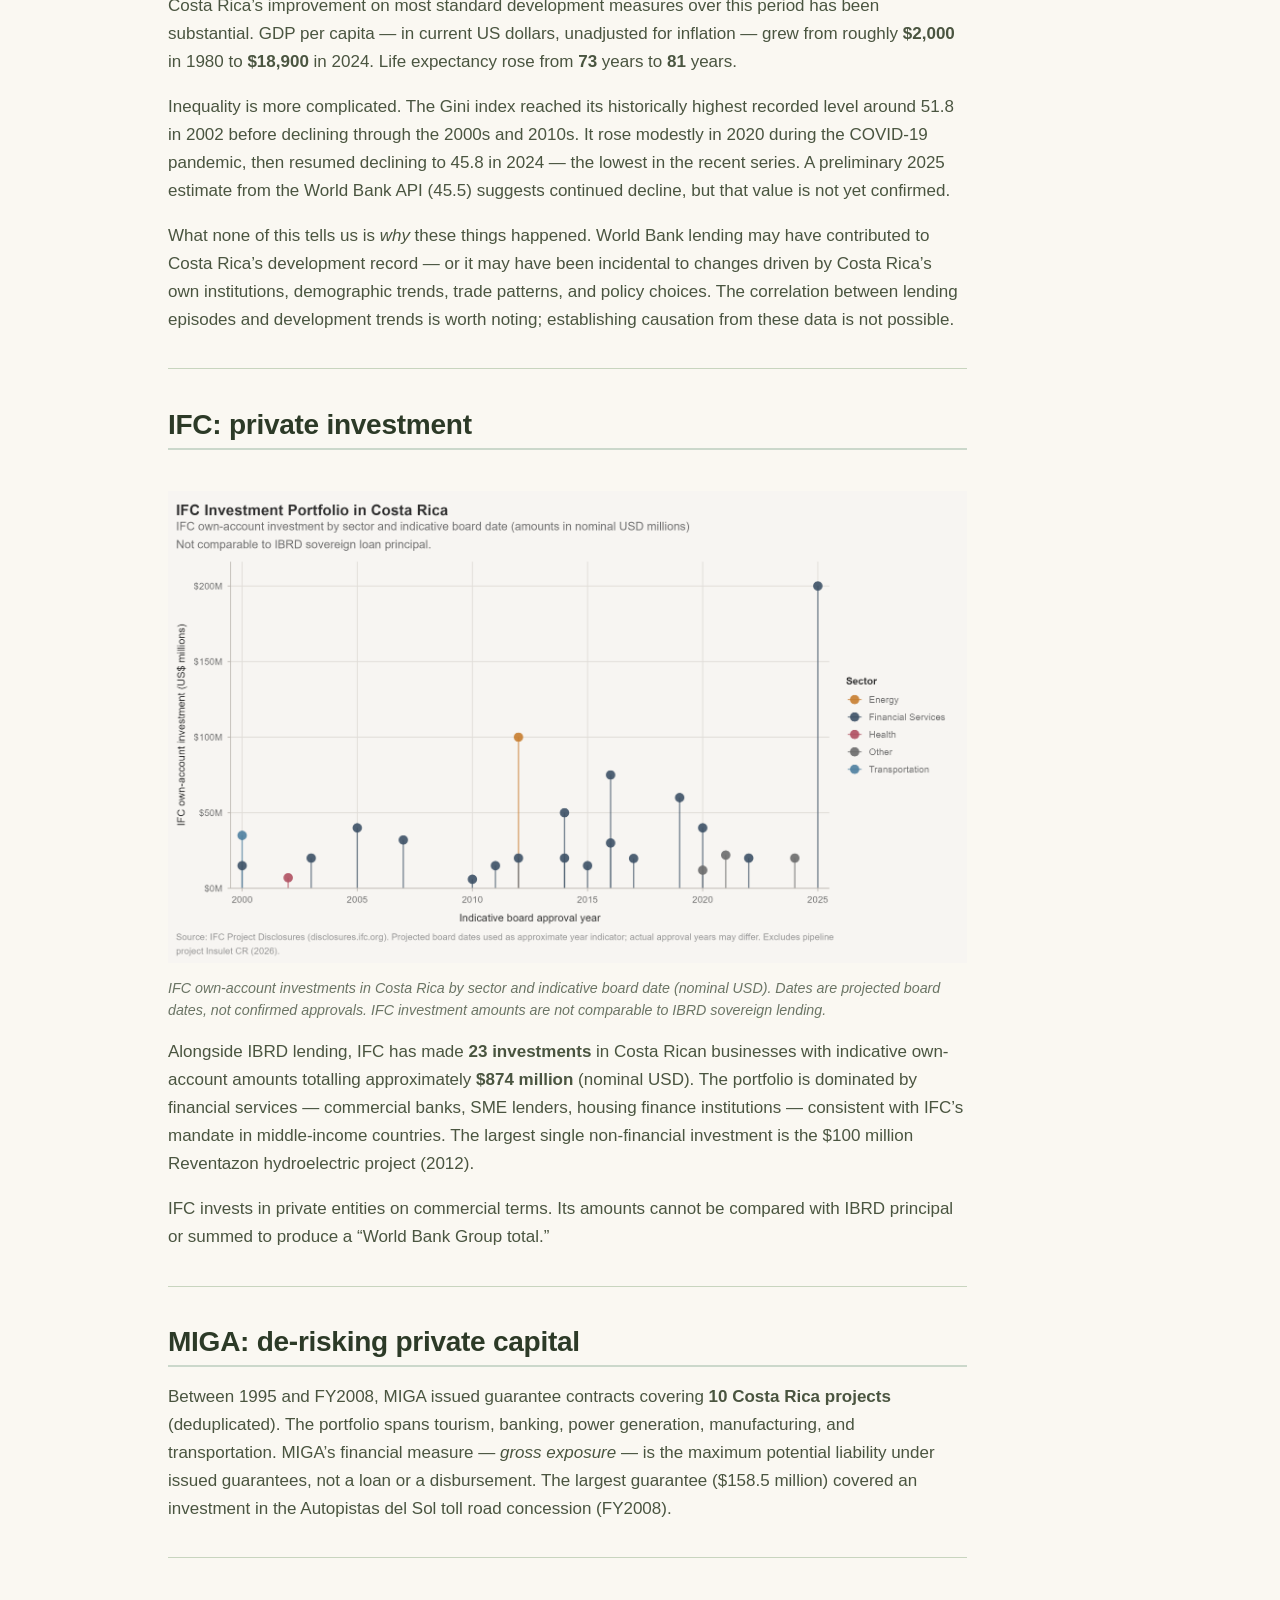
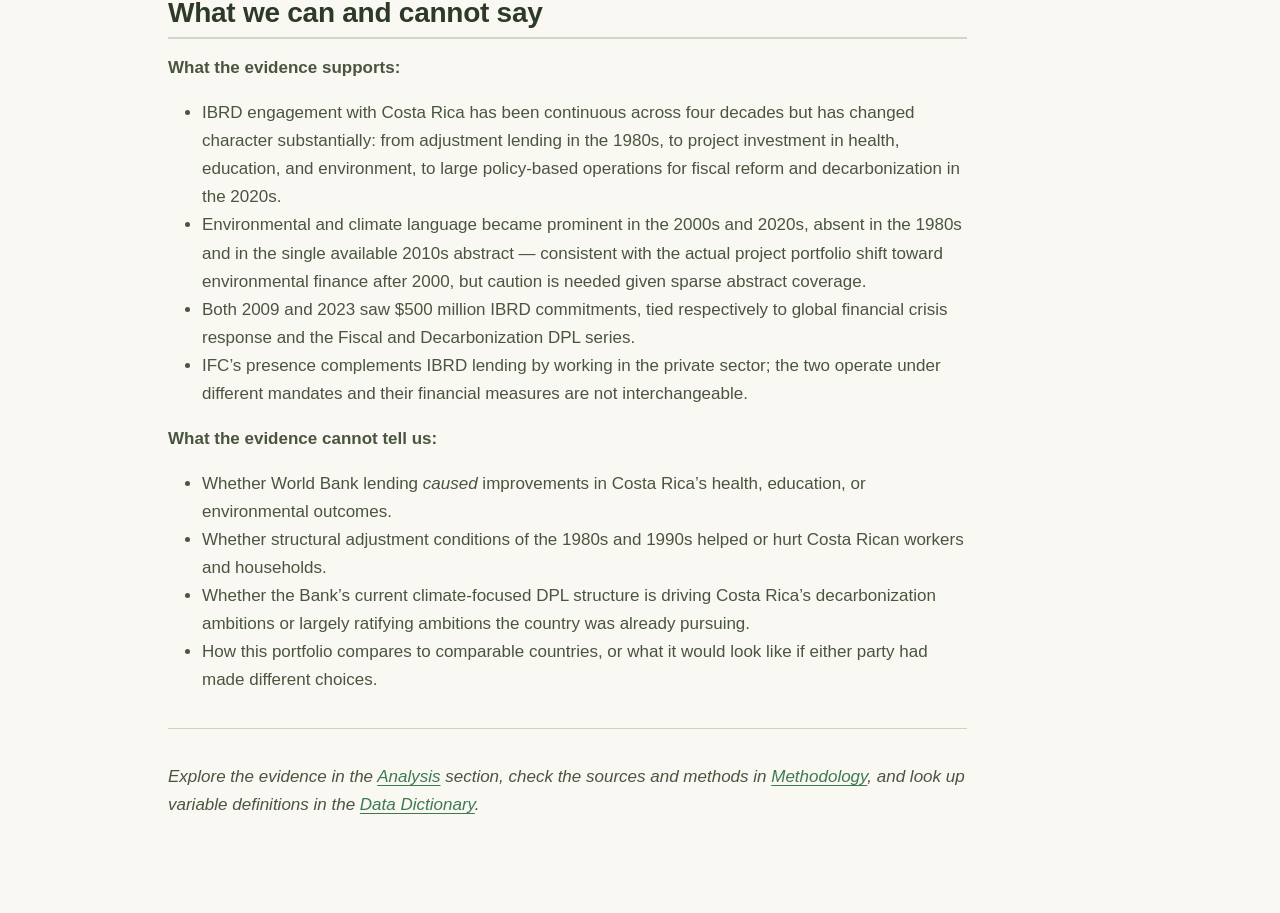
==== commit b6eb1140: "feat: final major audit, reconciliation, and editorial corrections" ====
--- a/docs/reports/index.html
+++ b/docs/reports/index.html
@@ -450,7 +450,7 @@
 </div>
 </div>
 </div>
-<p>Within this partial picture: transportation and infrastructure dominated the early portfolio; finance and public administration grew steadily; education and health were persistent investment targets; and environment, agriculture, and natural resources formed a consistent thread throughout.</p>
+<p>Within this partial picture — and it is very partial, since recent DPL operations largely lack sector breakdowns — the data shows public administration dominated the portfolio measured by allocated amounts, driven by fiscal management and government systems components in the DPL series. Among the earlier projects with identifiable sector allocations, water and sanitation, education, and agriculture were persistent targets. The 2010s data covers only a single project (the Higher Education loan), so conclusions about that decade’s sector composition are unavoidable limited.</p>
 <hr>
 </section>
 <section id="what-the-bank-said-it-was-doing" class="level2">
@@ -467,7 +467,7 @@
 </div>
 </div>
 </div>
-<p>With those caveats, a pattern emerges: environmental and climate language appears in every period with available abstracts, but changes character. In the 2000s it appears in specific conservation projects; by the 2020s it is embedded in fiscal and macroeconomic operations. Governance and fiscal language surges in the 2020s, reflecting the DPL series. Infrastructure language is strong early and fades as direct infrastructure lending does.</p>
+<p>With those caveats in mind, the chart does reveal some genuine patterns — but not the ones that are easiest to describe. Infrastructure-related keywords appear across all periods with available abstracts: this mostly tells us that World Bank projects involve infrastructure, which is not surprising. More informative is what changes. Environment and climate language is absent from the two 1980s abstracts, appears in 57% of the 2000s abstracts, dips to zero in the single 2010s abstract, and climbs to 89% of the 2020s abstracts. Governance and fiscal language is likewise absent in the 1980s, then appears consistently in the 2000s onward. Disaster risk language shows up surprisingly in both 1980s abstracts — but the keyword matching picks up any use of the word “risk,” which shows up in structural adjustment documents discussing economic risk, not natural disasters. All of this reflects stated language in project documents, not project effectiveness or actual expenditure.</p>
 <hr>
 </section>
 <section id="costa-ricas-development-trajectory" class="level2">
@@ -483,7 +483,7 @@
 </div>
 </div>
 <p>Costa Rica’s improvement on most standard development measures over this period has been substantial. GDP per capita — in current US dollars, unadjusted for inflation — grew from roughly <strong>$2,000</strong> in 1980 to <strong>$18,900</strong> in 2024. Life expectancy rose from <strong>73</strong> years to <strong>81</strong> years.</p>
-<p>Inequality is more complicated. The Gini index reached its highest recorded level around 51.8 in 2002 before declining through the 2000s and 2010s. It rose modestly in 2020 during the COVID-19 pandemic, then resumed declining to around 45.5 by 2025.</p>
+<p>Inequality is more complicated. The Gini index reached its historically highest recorded level around 51.8 in 2002 before declining through the 2000s and 2010s. It rose modestly in 2020 during the COVID-19 pandemic, then resumed declining to 45.8 in 2024 — the lowest in the recent series. A preliminary 2025 estimate from the World Bank API (45.5) suggests continued decline, but that value is not yet confirmed.</p>
 <p>What none of this tells us is <em>why</em> these things happened. World Bank lending may have contributed to Costa Rica’s development record — or it may have been incidental to changes driven by Costa Rica’s own institutions, demographic trends, trade patterns, and policy choices. The correlation between lending episodes and development trends is worth noting; establishing causation from these data is not possible.</p>
 <hr>
 </section>
@@ -513,7 +513,7 @@
 <p><strong>What the evidence supports:</strong></p>
 <ul>
 <li>IBRD engagement with Costa Rica has been continuous across four decades but has changed character substantially: from adjustment lending in the 1980s, to project investment in health, education, and environment, to large policy-based operations for fiscal reform and decarbonization in the 2020s.</li>
-<li>Environmental and climate concerns appear in every lending period, but their character shifts — from ring-fenced conservation projects to goals embedded in fiscal policy.</li>
+<li>Environmental and climate language became prominent in the 2000s and 2020s, absent in the 1980s and in the single available 2010s abstract — consistent with the actual project portfolio shift toward environmental finance after 2000, but caution is needed given sparse abstract coverage.</li>
 <li>Both 2009 and 2023 saw $500 million IBRD commitments, tied respectively to global financial crisis response and the Fiscal and Decarbonization DPL series.</li>
 <li>IFC’s presence complements IBRD lending by working in the private sector; the two operate under different mandates and their financial measures are not interchangeable.</li>
 </ul>
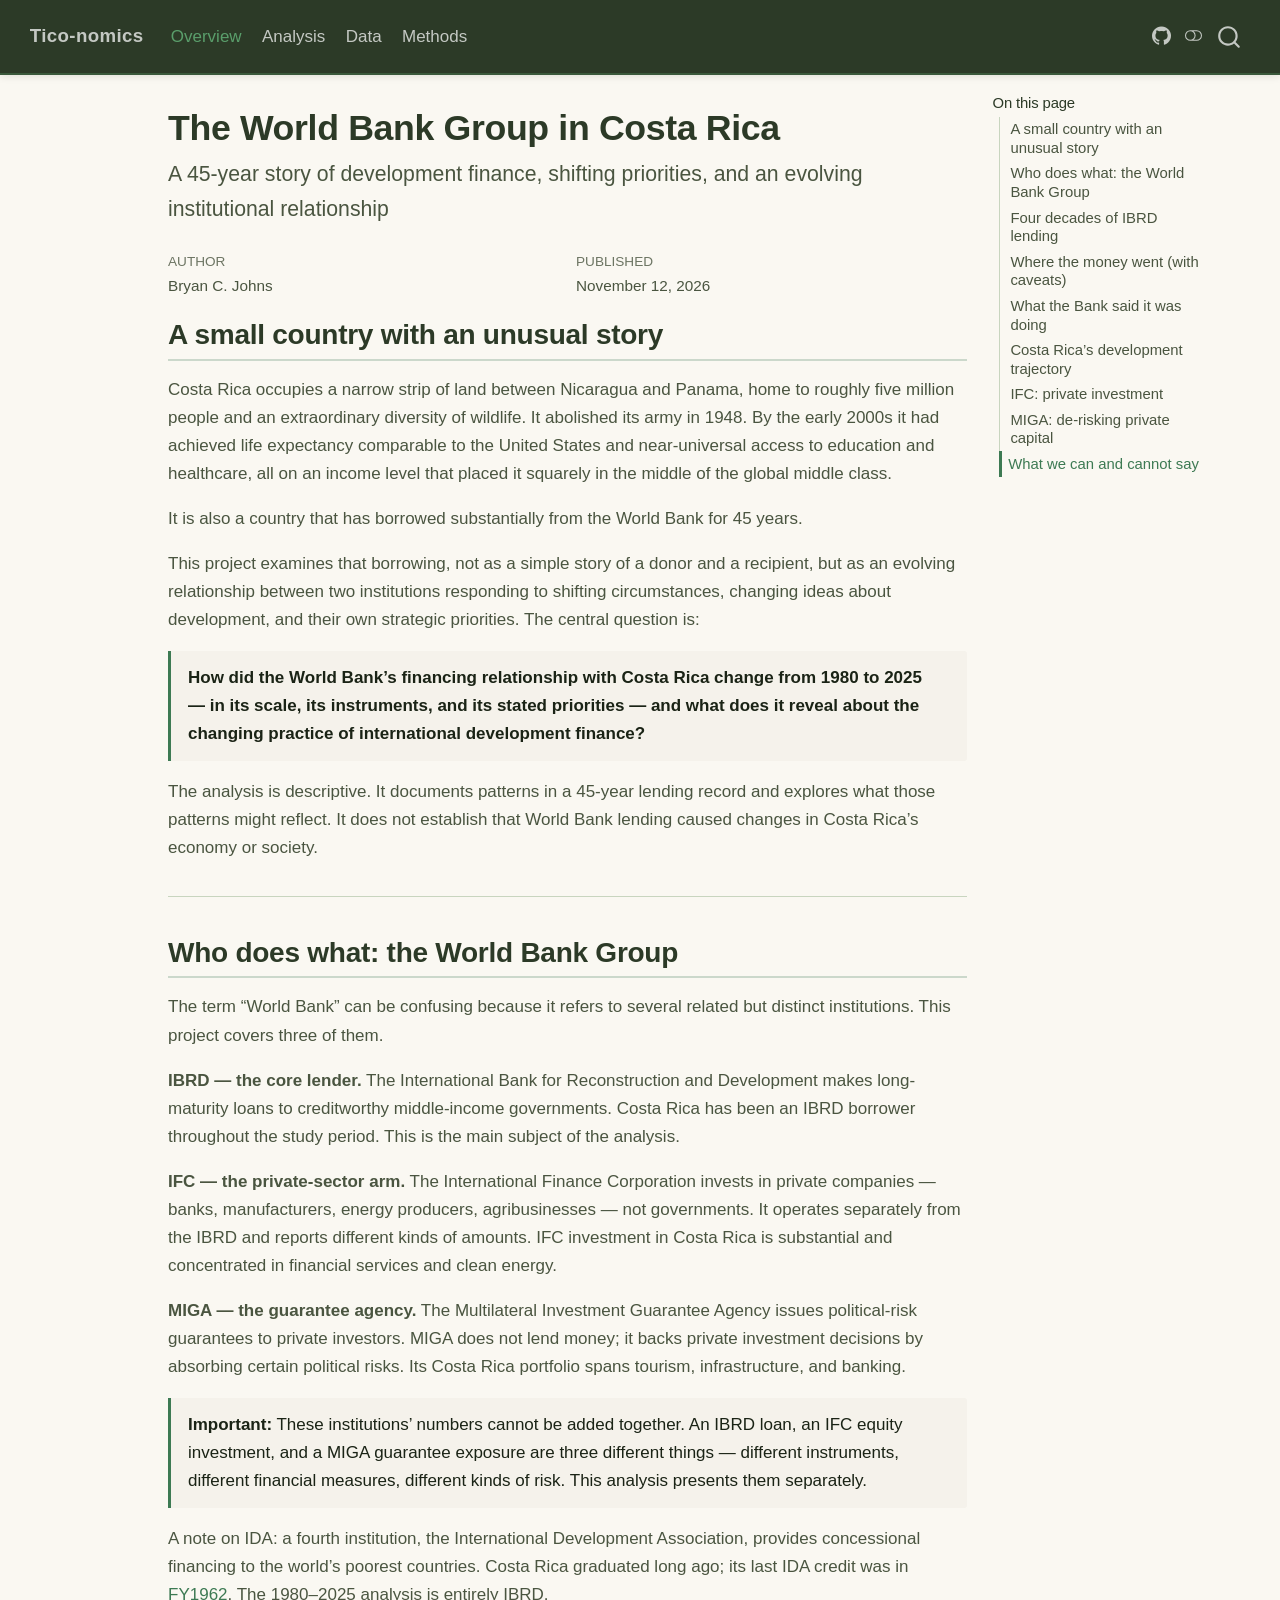
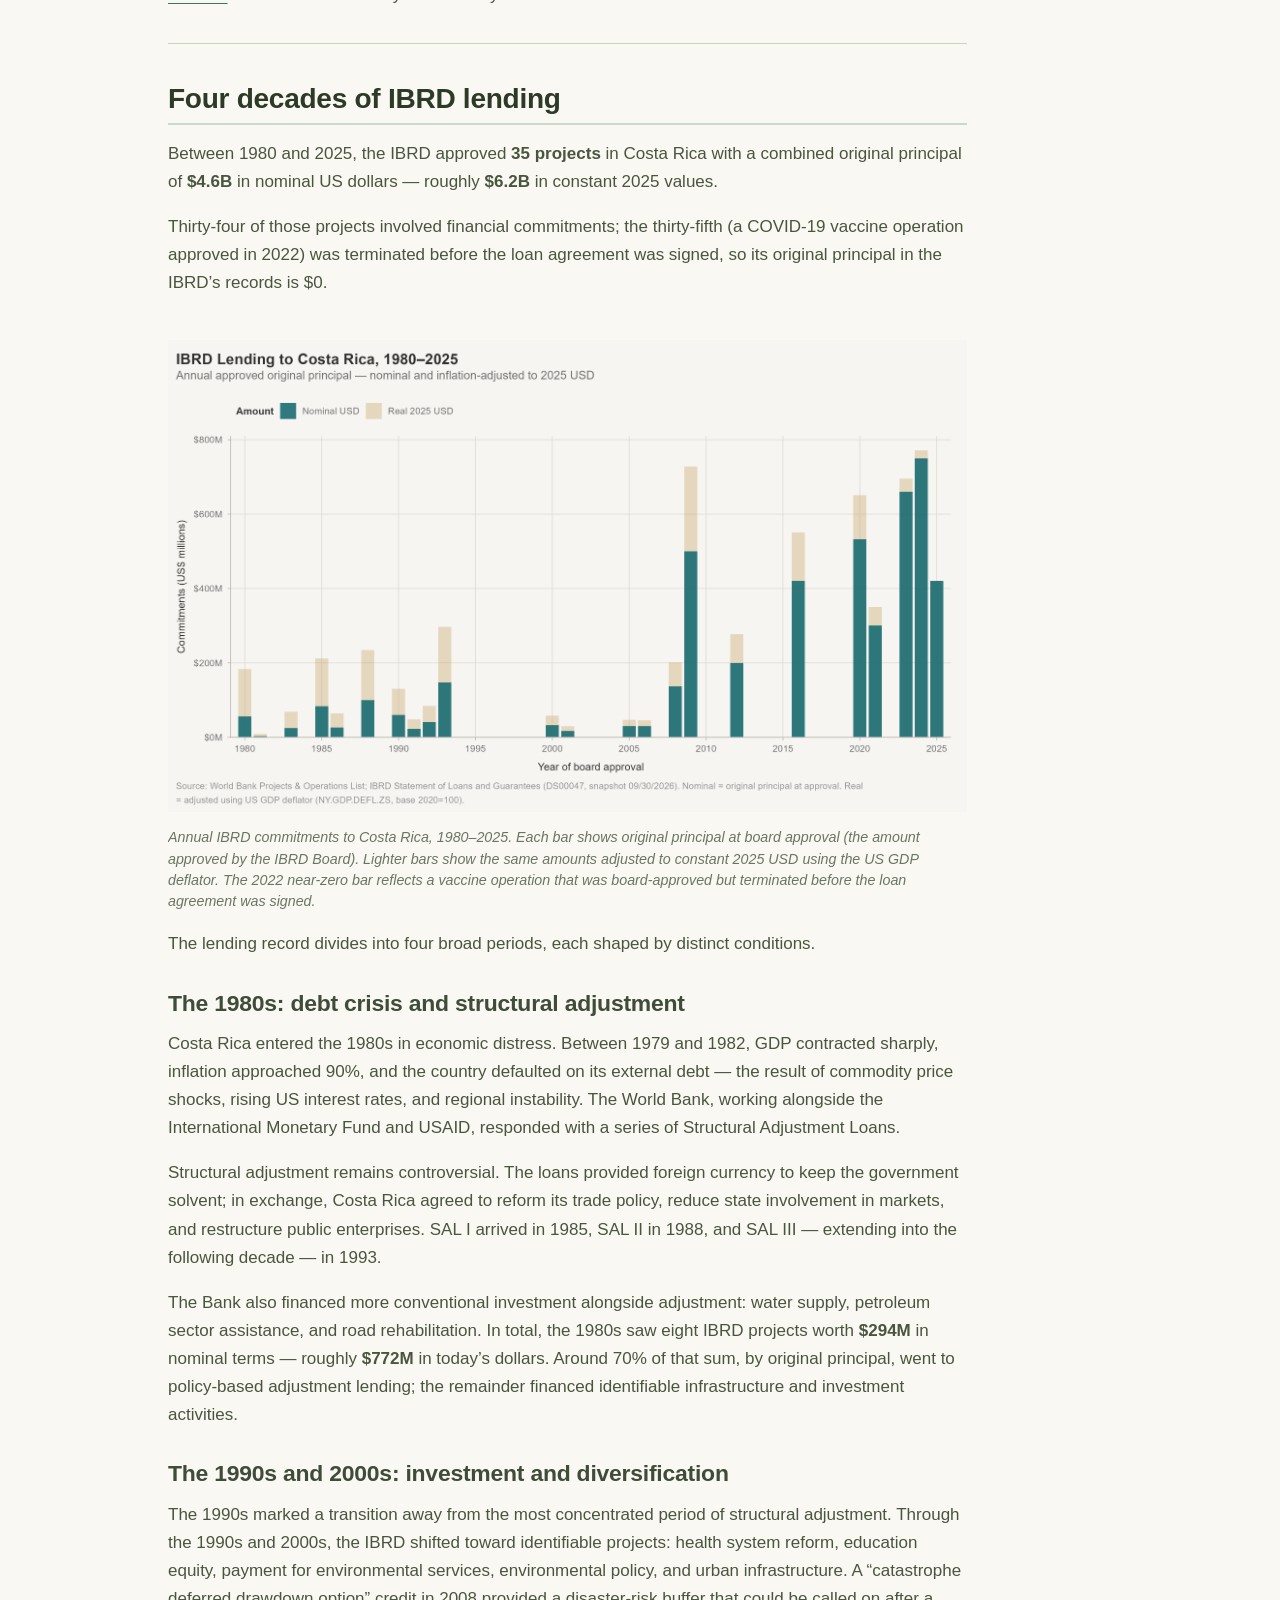
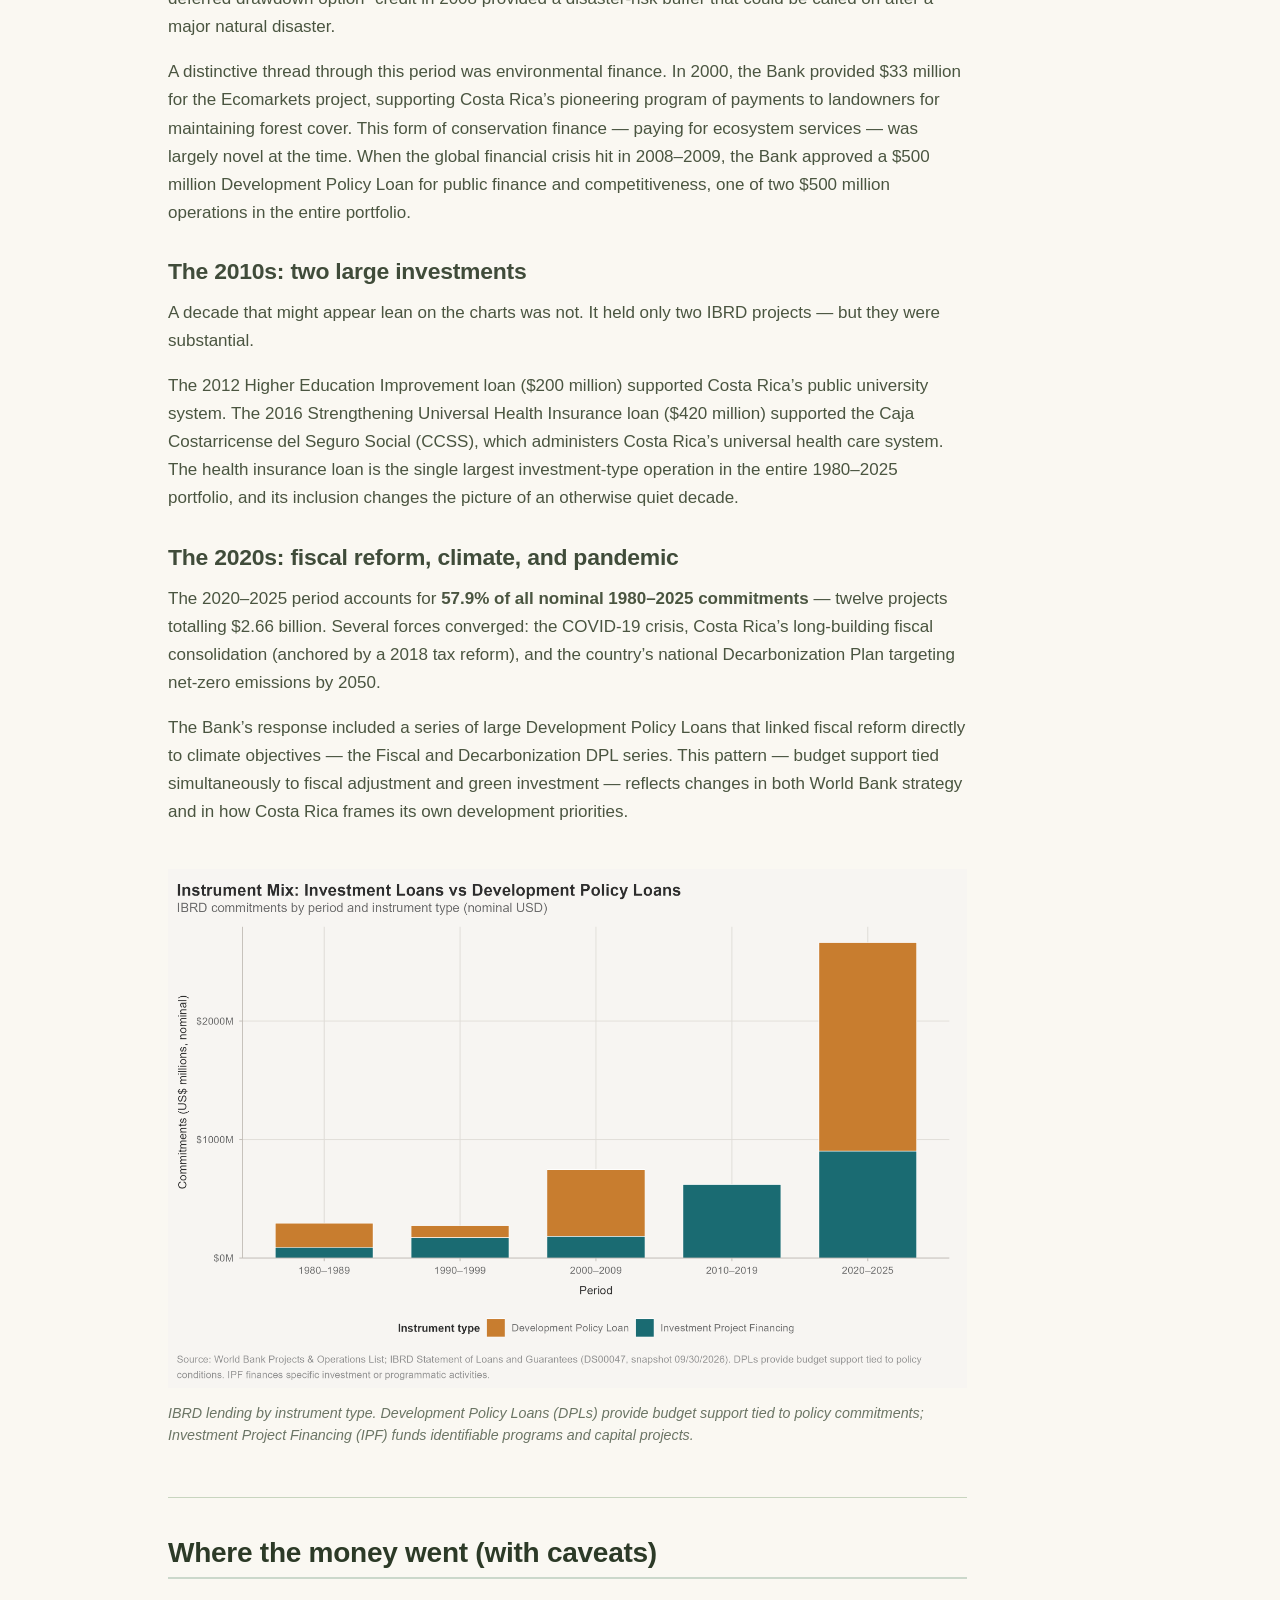
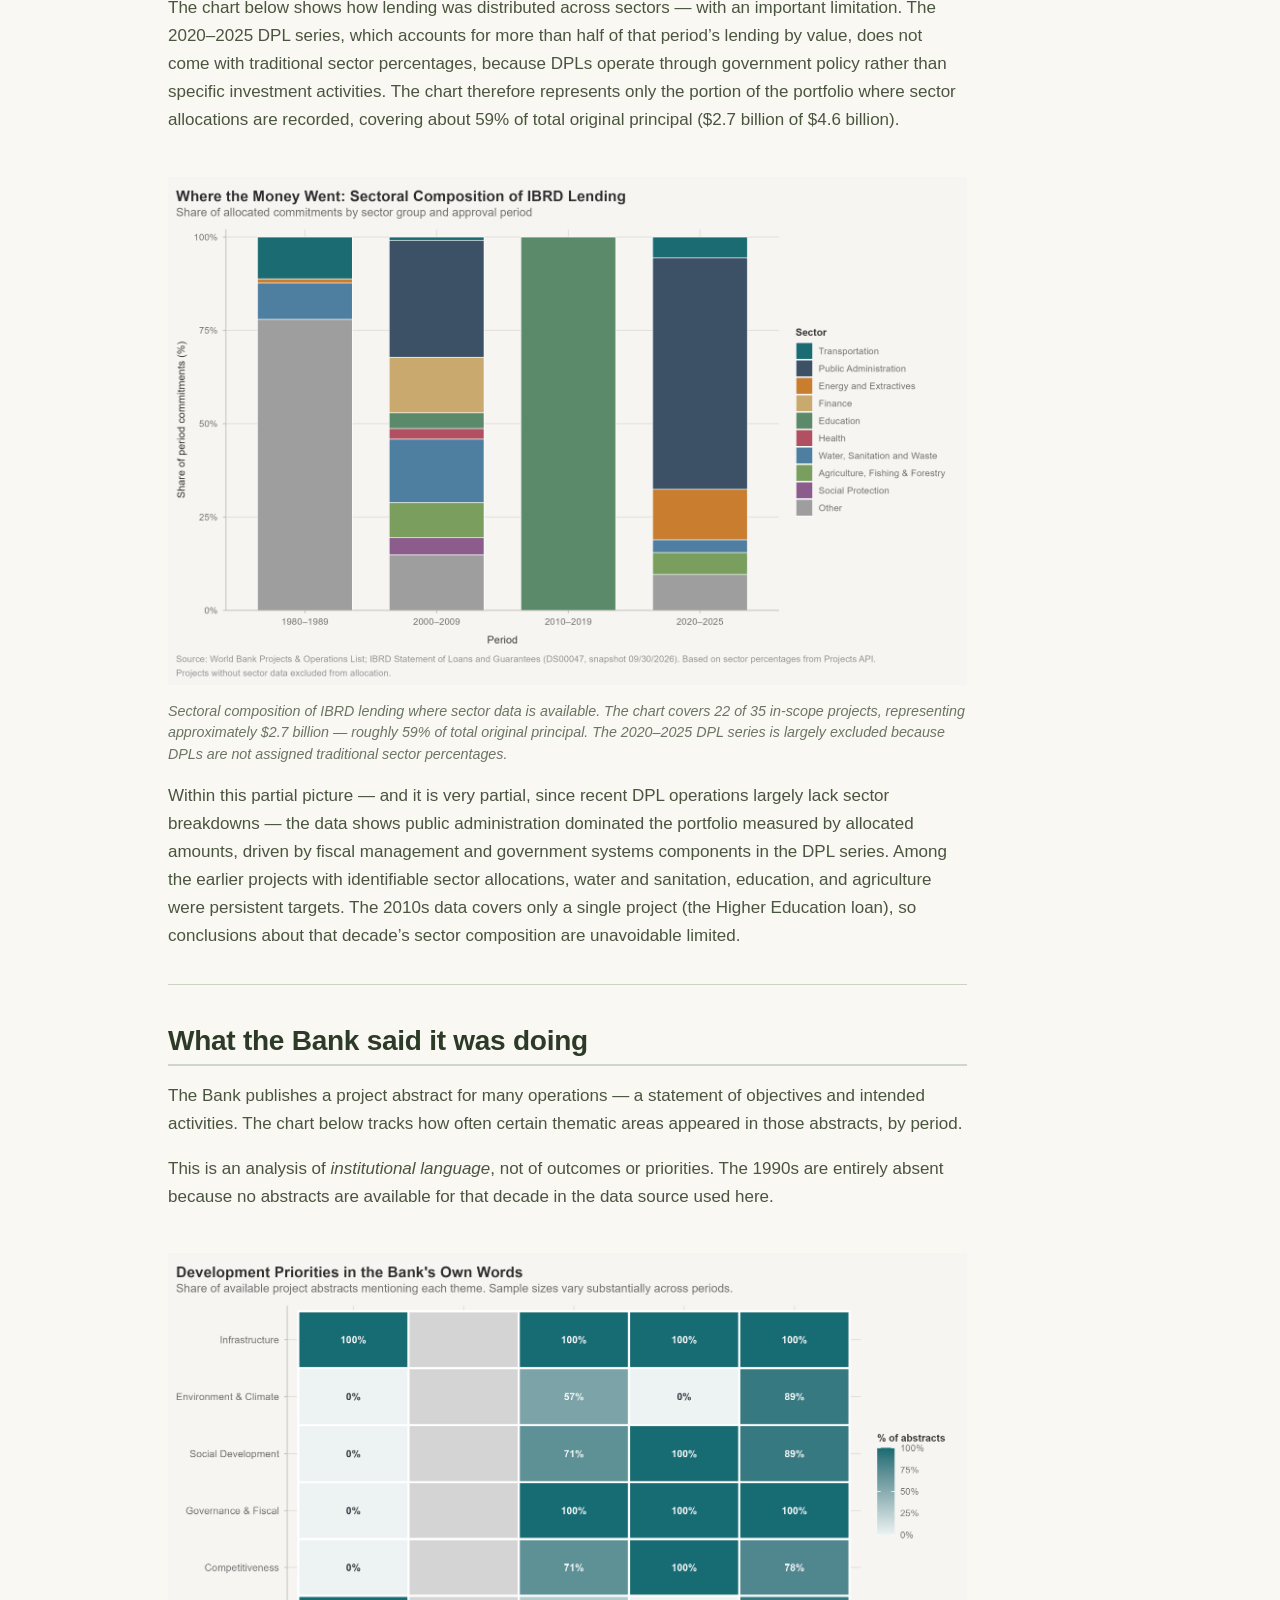
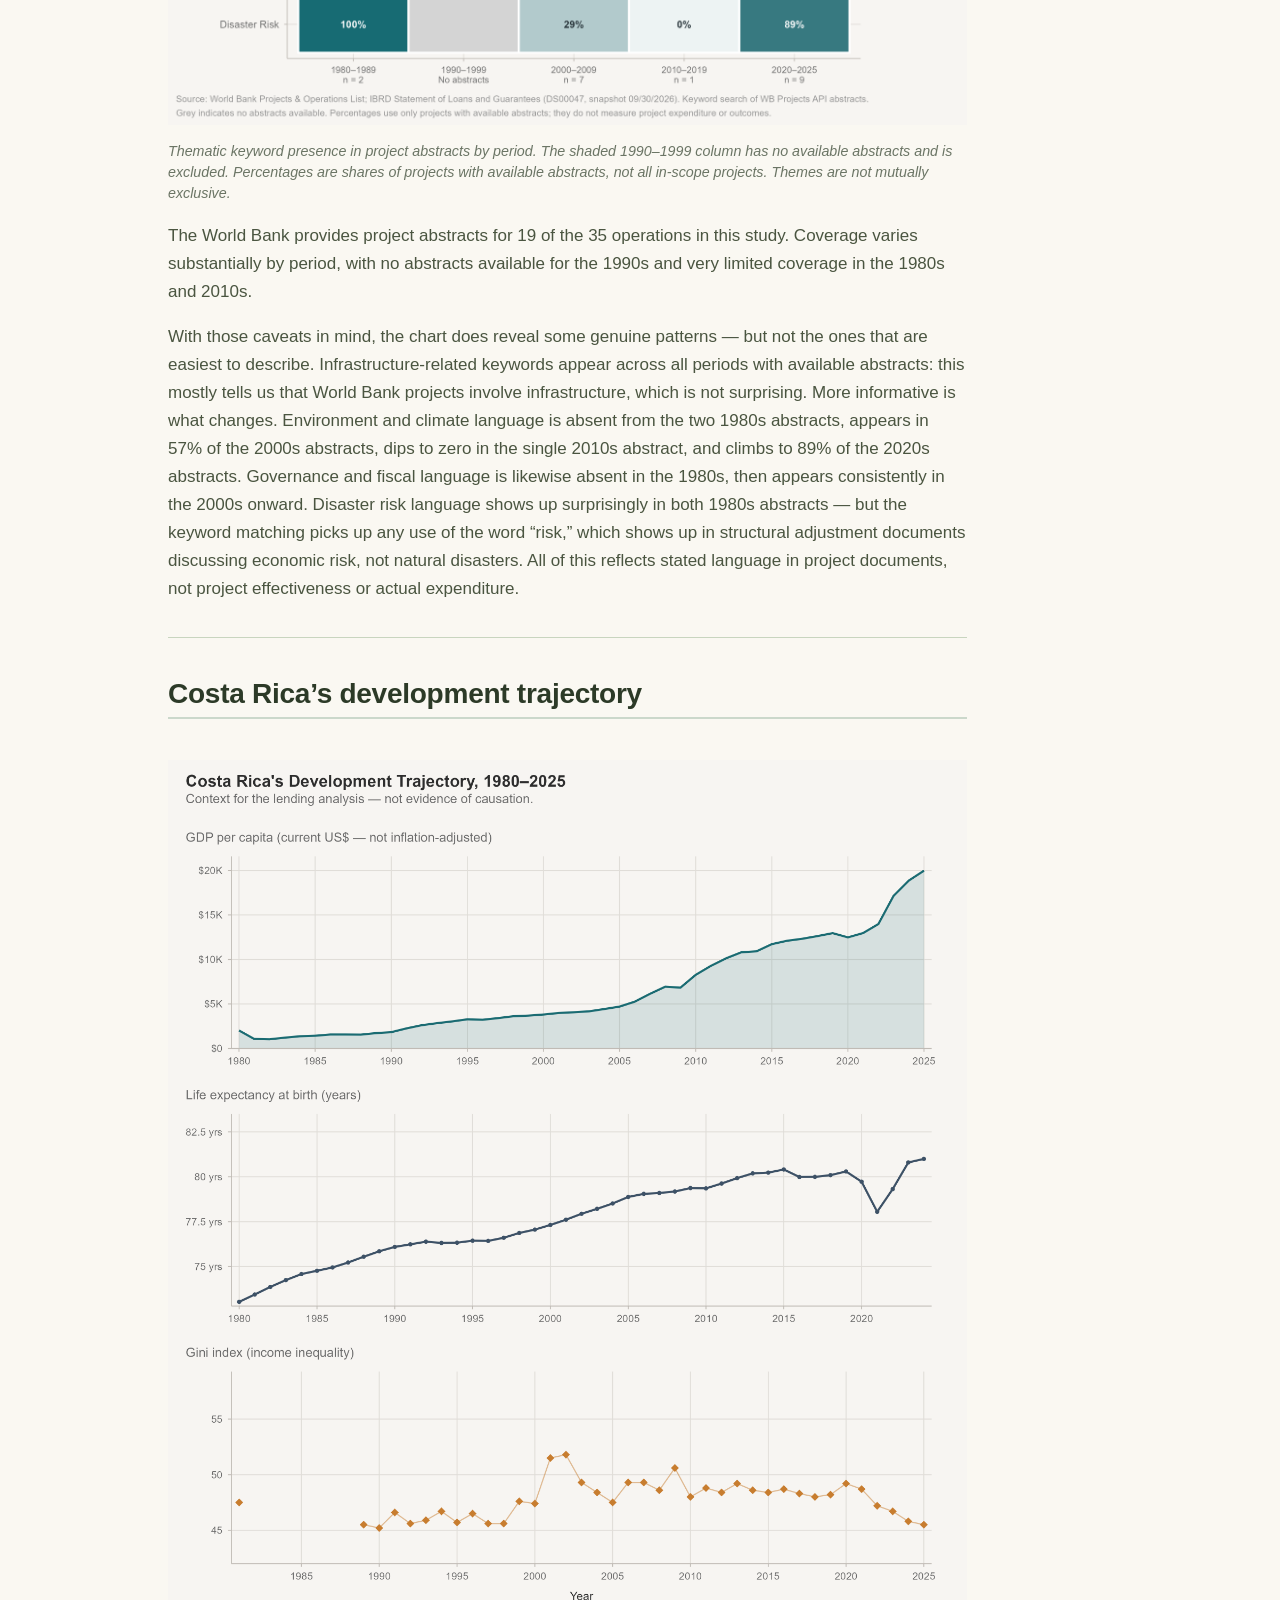
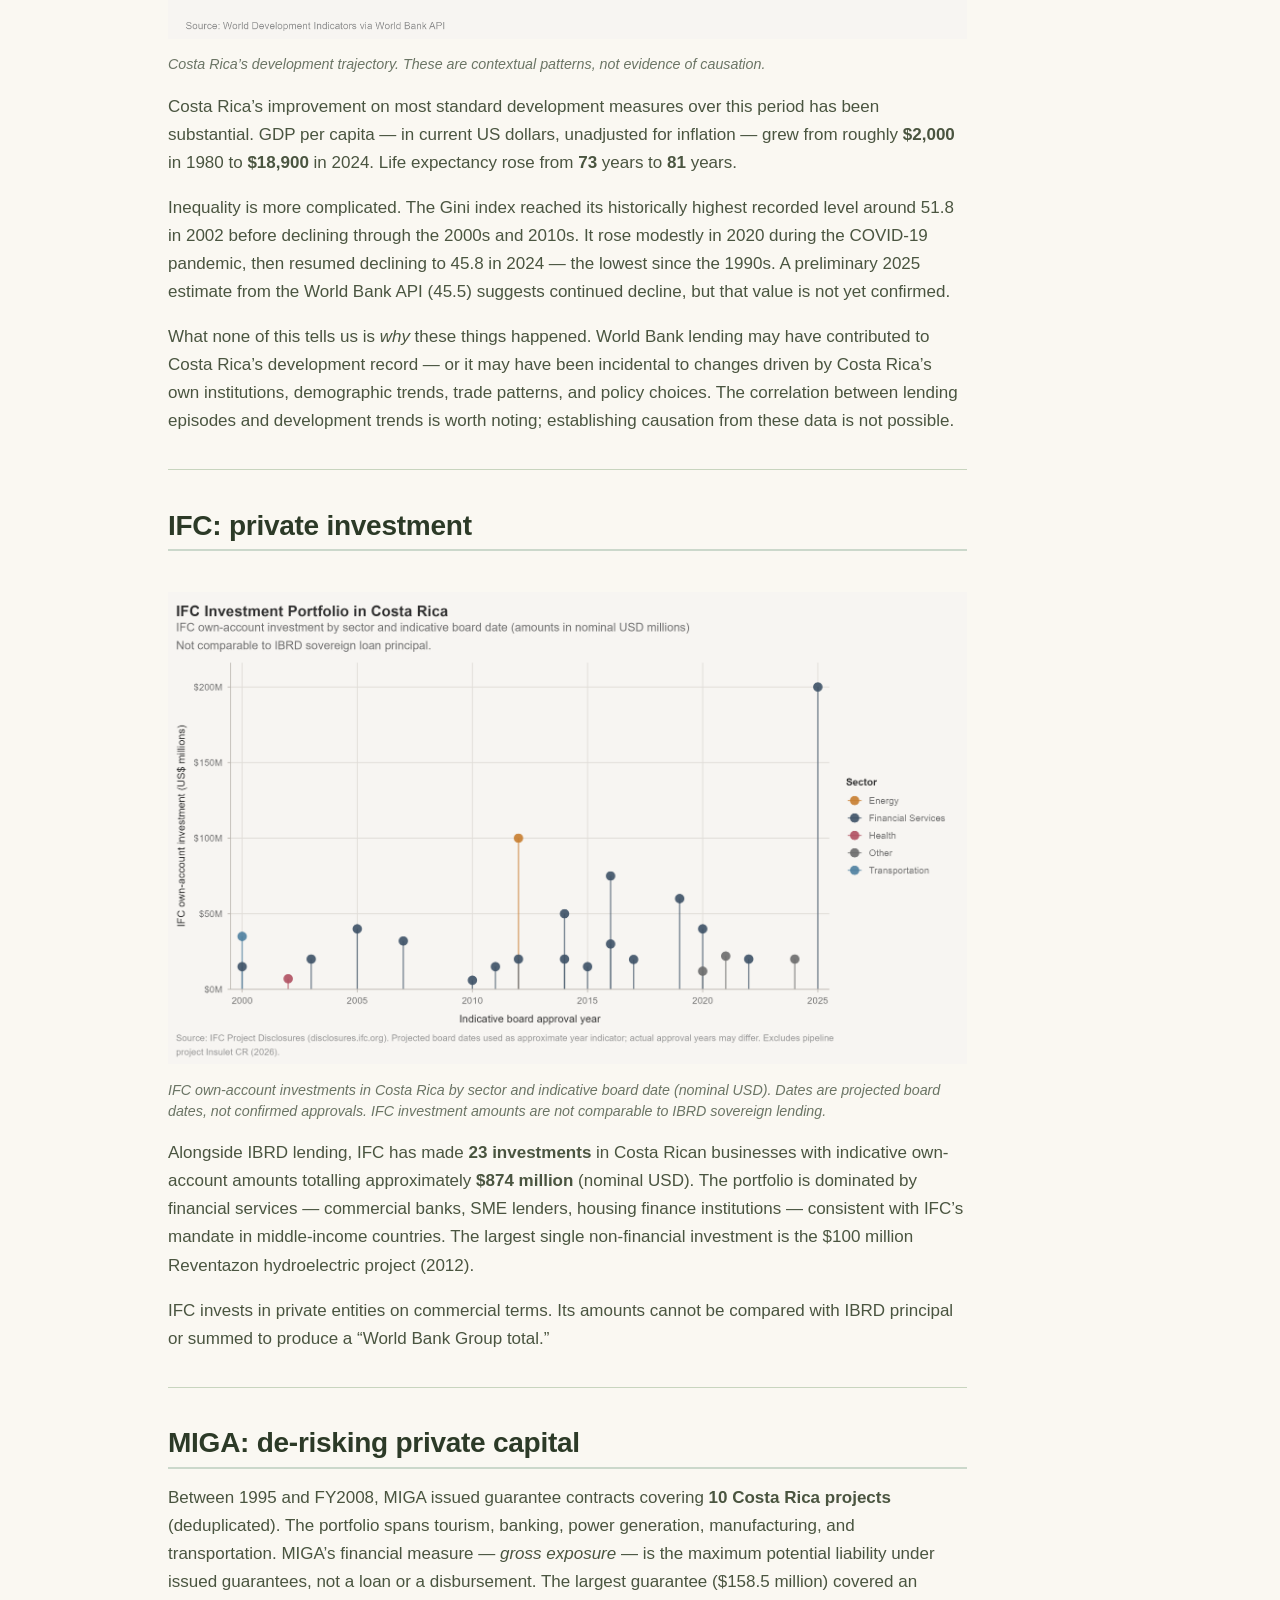
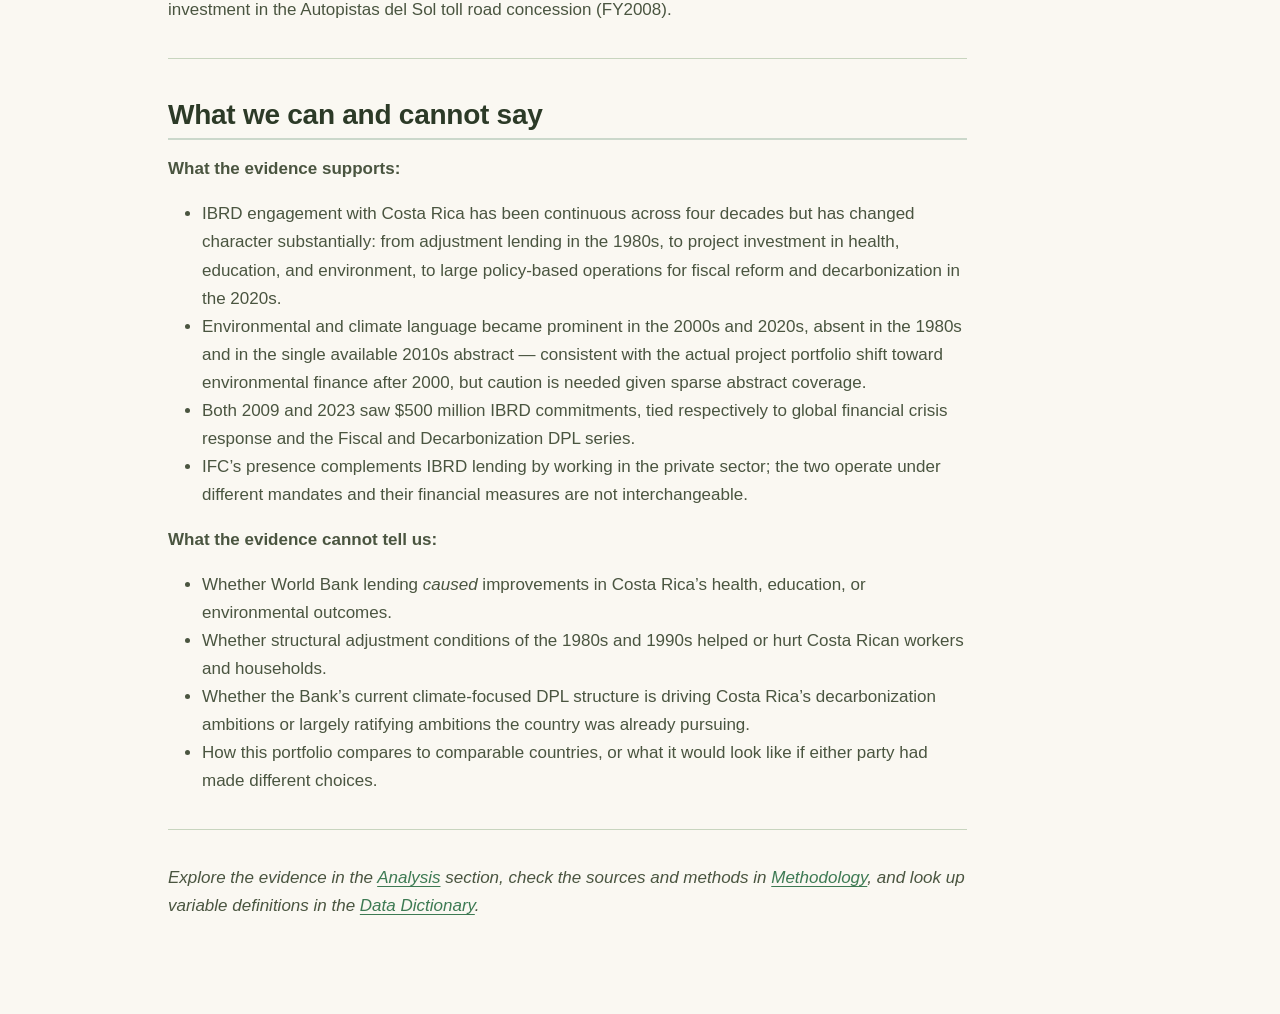
==== commit a59ca659: "docs: minor edits to quarto report" ====
--- a/docs/reports/index.html
+++ b/docs/reports/index.html
@@ -337,7 +337,7 @@
 <header id="title-block-header" class="quarto-title-block default">
 <div class="quarto-title">
 <h1 class="title">The World Bank Group in Costa Rica</h1>
-<p class="subtitle lead">A four-decade story of development finance, shifting priorities, and an evolving institutional relationship</p>
+<p class="subtitle lead">A 45-year story of development finance, shifting priorities, and an evolving institutional relationship</p>
 </div>
 
 
@@ -368,9 +368,9 @@
 
 <section id="a-small-country-with-an-unusual-story" class="level2">
 <h2 class="anchored" data-anchor-id="a-small-country-with-an-unusual-story">A small country with an unusual story</h2>
-<p>Costa Rica occupies a narrow strip of land between Nicaragua and Panama — home to roughly five million people and an extraordinary diversity of wildlife. It abolished its army in 1948. By the early 2000s it had achieved life expectancy comparable to the United States and near-universal access to education and healthcare, all on an income level that placed it squarely in the middle of the global middle class.</p>
+<p>Costa Rica occupies a narrow strip of land between Nicaragua and Panama, home to roughly five million people and an extraordinary diversity of wildlife. It abolished its army in 1948. By the early 2000s it had achieved life expectancy comparable to the United States and near-universal access to education and healthcare, all on an income level that placed it squarely in the middle of the global middle class.</p>
 <p>It is also a country that has borrowed substantially from the World Bank for 45 years.</p>
-<p>This project examines that borrowing — not as a simple story of a donor and a recipient, but as an evolving relationship between two institutions responding to shifting circumstances, changing ideas about development, and their own strategic priorities. The central question is:</p>
+<p>This project examines that borrowing, not as a simple story of a donor and a recipient, but as an evolving relationship between two institutions responding to shifting circumstances, changing ideas about development, and their own strategic priorities. The central question is:</p>
 <blockquote class="blockquote">
 <p><strong>How did the World Bank’s financing relationship with Costa Rica change from 1980 to 2025 — in its scale, its instruments, and its stated priorities — and what does it reveal about the changing practice of international development finance?</strong></p>
 </blockquote>
@@ -386,7 +386,7 @@
 <blockquote class="blockquote">
 <p><strong>Important:</strong> These institutions’ numbers cannot be added together. An IBRD loan, an IFC equity investment, and a MIGA guarantee exposure are three different things — different instruments, different financial measures, different kinds of risk. This analysis presents them separately.</p>
 </blockquote>
-<p>A note on IDA: a fourth institution, the International Development Association, provides concessional financing to the world’s poorest countries. Costa Rica’s last IDA credit was in <a href="https://ida.worldbank.org/en/about/borrowing-countries/ida-graduates">FY1962</a>. The 1980–2025 analysis is entirely IBRD.</p>
+<p>A note on IDA: a fourth institution, the International Development Association, provides concessional financing to the world’s poorest countries. Costa Rica graduated long ago; its last IDA credit was in <a href="https://ida.worldbank.org/en/about/borrowing-countries/ida-graduates">FY1962</a>. The 1980–2025 analysis is entirely IBRD.</p>
 <hr>
 </section>
 <section id="four-decades-of-ibrd-lending" class="level2">
@@ -412,13 +412,13 @@
 </section>
 <section id="the-1990s-and-2000s-investment-and-diversification" class="level3">
 <h3 class="anchored" data-anchor-id="the-1990s-and-2000s-investment-and-diversification">The 1990s and 2000s: investment and diversification</h3>
-<p>After the adjustment era, the IBRD shifted toward identifiable projects: health system reform, education equity, payment for environmental services, environmental policy, and urban infrastructure. A “catastrophe deferred drawdown option” credit in 2008 provided a disaster-risk buffer that could be called on after a major natural disaster.</p>
+<p>The 1990s marked a transition away from the most concentrated period of structural adjustment. Through the 1990s and 2000s, the IBRD shifted toward identifiable projects: health system reform, education equity, payment for environmental services, environmental policy, and urban infrastructure. A “catastrophe deferred drawdown option” credit in 2008 provided a disaster-risk buffer that could be called on after a major natural disaster.</p>
 <p>A distinctive thread through this period was environmental finance. In 2000, the Bank provided $33 million for the Ecomarkets project, supporting Costa Rica’s pioneering program of payments to landowners for maintaining forest cover. This form of conservation finance — paying for ecosystem services — was largely novel at the time. When the global financial crisis hit in 2008–2009, the Bank approved a $500 million Development Policy Loan for public finance and competitiveness, one of two $500 million operations in the entire portfolio.</p>
 </section>
 <section id="the-2010s-two-large-investments" class="level3">
 <h3 class="anchored" data-anchor-id="the-2010s-two-large-investments">The 2010s: two large investments</h3>
 <p>A decade that might appear lean on the charts was not. It held only two IBRD projects — but they were substantial.</p>
-<p>The 2012 Higher Education Improvement loan ($200 million) supported Costa Rica’s public university system. The 2016 Strengthening Universal Health Insurance loan ($420 million) supported the Caja Costarricense del Seguro Social (CCSS), which administers Costa Rica’s universal health care system. The health insurance loan is the single largest investment-type operation in the entire 1980–2025 portfolio. It was conspicuously absent from an earlier version of this analysis due to a data gap in the World Bank’s project API — an omission that invalidated previous conclusions about the period.</p>
+<p>The 2012 Higher Education Improvement loan ($200 million) supported Costa Rica’s public university system. The 2016 Strengthening Universal Health Insurance loan ($420 million) supported the Caja Costarricense del Seguro Social (CCSS), which administers Costa Rica’s universal health care system. The health insurance loan is the single largest investment-type operation in the entire 1980–2025 portfolio, and its inclusion changes the picture of an otherwise quiet decade.</p>
 </section>
 <section id="the-2020s-fiscal-reform-climate-and-pandemic" class="level3">
 <h3 class="anchored" data-anchor-id="the-2020s-fiscal-reform-climate-and-pandemic">The 2020s: fiscal reform, climate, and pandemic</h3>
@@ -455,7 +455,7 @@
 </section>
 <section id="what-the-bank-said-it-was-doing" class="level2">
 <h2 class="anchored" data-anchor-id="what-the-bank-said-it-was-doing">What the Bank said it was doing</h2>
-<p>The Bank publishes a project abstract for most operations — a statement of objectives and intended activities. The chart below tracks how often certain thematic areas appeared in those abstracts, by period.</p>
+<p>The Bank publishes a project abstract for many operations — a statement of objectives and intended activities. The chart below tracks how often certain thematic areas appeared in those abstracts, by period.</p>
 <p>This is an analysis of <em>institutional language</em>, not of outcomes or priorities. The 1990s are entirely absent because no abstracts are available for that decade in the data source used here.</p>
 <div class="cell">
 <div class="cell-output-display">
@@ -467,6 +467,7 @@
 </div>
 </div>
 </div>
+<p>The World Bank provides project abstracts for 19 of the 35 operations in this study. Coverage varies substantially by period, with no abstracts available for the 1990s and very limited coverage in the 1980s and 2010s.</p>
 <p>With those caveats in mind, the chart does reveal some genuine patterns — but not the ones that are easiest to describe. Infrastructure-related keywords appear across all periods with available abstracts: this mostly tells us that World Bank projects involve infrastructure, which is not surprising. More informative is what changes. Environment and climate language is absent from the two 1980s abstracts, appears in 57% of the 2000s abstracts, dips to zero in the single 2010s abstract, and climbs to 89% of the 2020s abstracts. Governance and fiscal language is likewise absent in the 1980s, then appears consistently in the 2000s onward. Disaster risk language shows up surprisingly in both 1980s abstracts — but the keyword matching picks up any use of the word “risk,” which shows up in structural adjustment documents discussing economic risk, not natural disasters. All of this reflects stated language in project documents, not project effectiveness or actual expenditure.</p>
 <hr>
 </section>
@@ -483,7 +484,7 @@
 </div>
 </div>
 <p>Costa Rica’s improvement on most standard development measures over this period has been substantial. GDP per capita — in current US dollars, unadjusted for inflation — grew from roughly <strong>$2,000</strong> in 1980 to <strong>$18,900</strong> in 2024. Life expectancy rose from <strong>73</strong> years to <strong>81</strong> years.</p>
-<p>Inequality is more complicated. The Gini index reached its historically highest recorded level around 51.8 in 2002 before declining through the 2000s and 2010s. It rose modestly in 2020 during the COVID-19 pandemic, then resumed declining to 45.8 in 2024 — the lowest in the recent series. A preliminary 2025 estimate from the World Bank API (45.5) suggests continued decline, but that value is not yet confirmed.</p>
+<p>Inequality is more complicated. The Gini index reached its historically highest recorded level around 51.8 in 2002 before declining through the 2000s and 2010s. It rose modestly in 2020 during the COVID-19 pandemic, then resumed declining to 45.8 in 2024 — the lowest since the 1990s. A preliminary 2025 estimate from the World Bank API (45.5) suggests continued decline, but that value is not yet confirmed.</p>
 <p>What none of this tells us is <em>why</em> these things happened. World Bank lending may have contributed to Costa Rica’s development record — or it may have been incidental to changes driven by Costa Rica’s own institutions, demographic trends, trade patterns, and policy choices. The correlation between lending episodes and development trends is worth noting; establishing causation from these data is not possible.</p>
 <hr>
 </section>
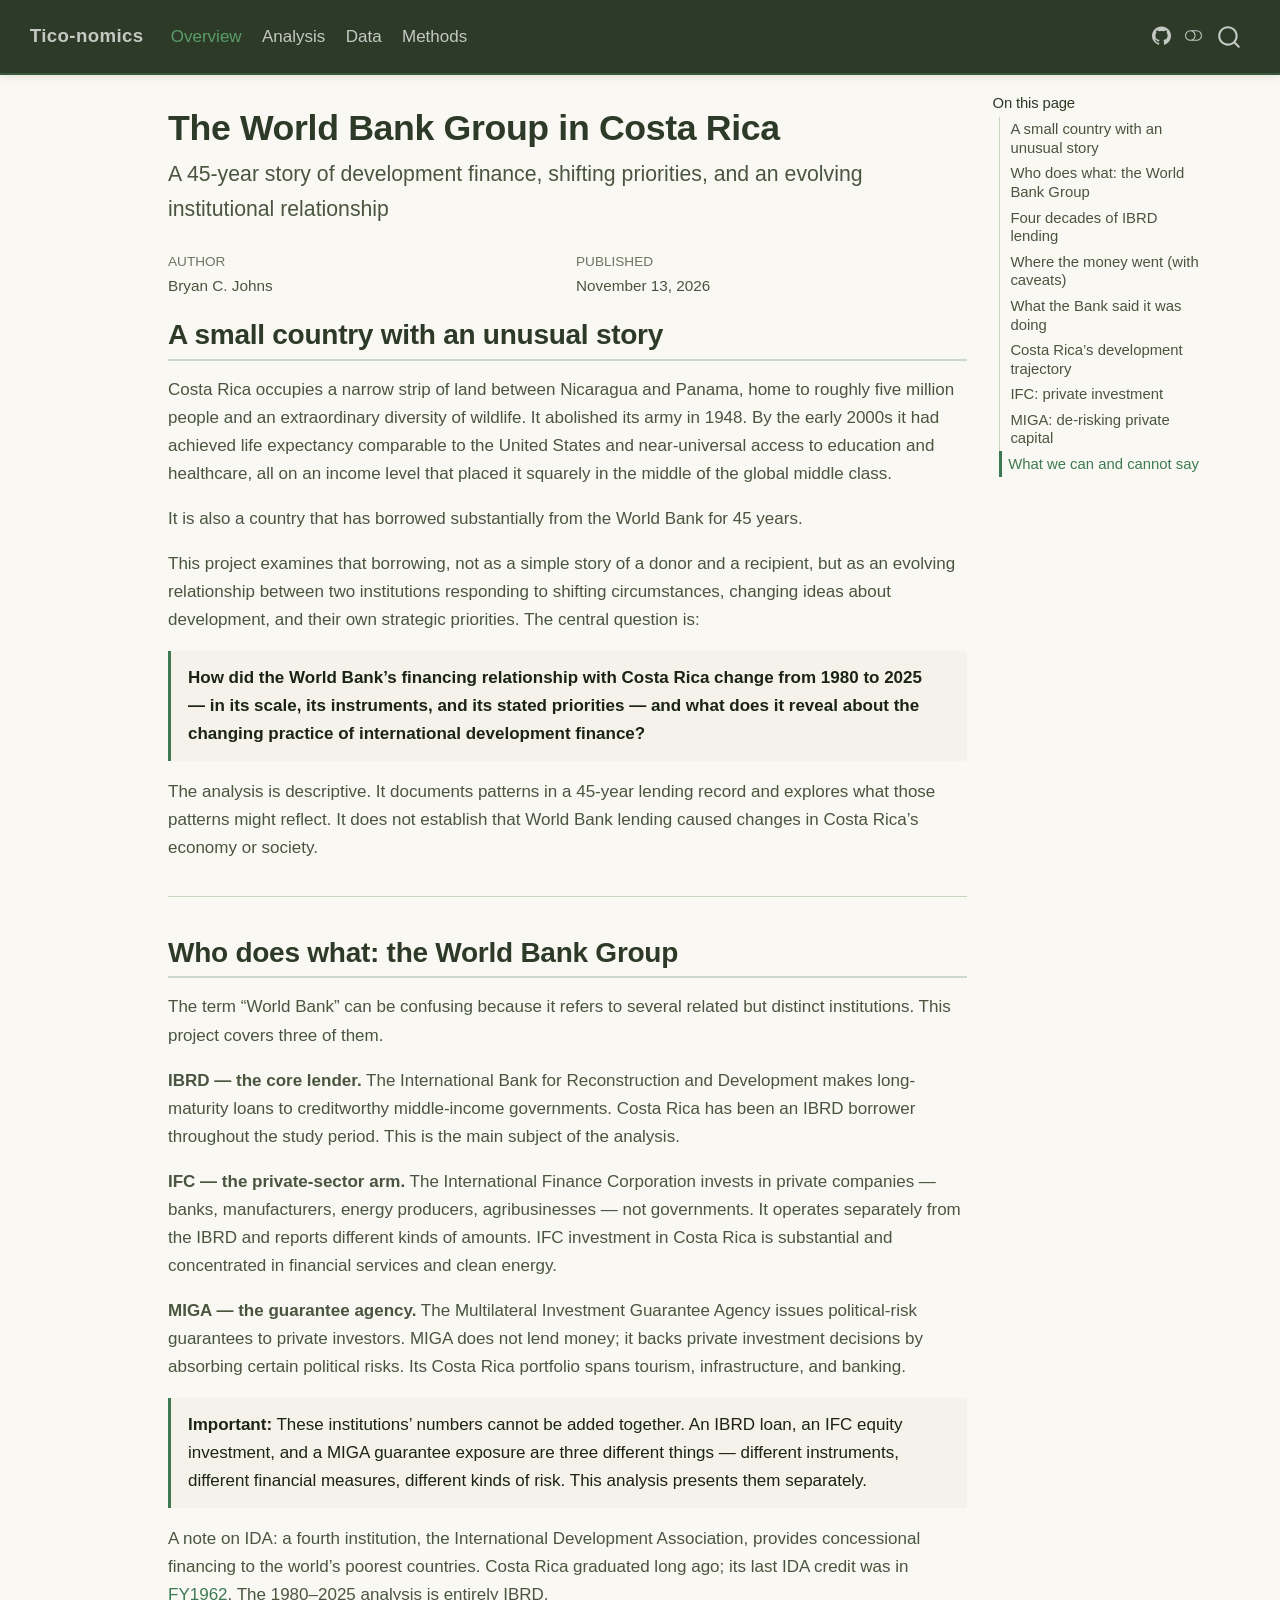
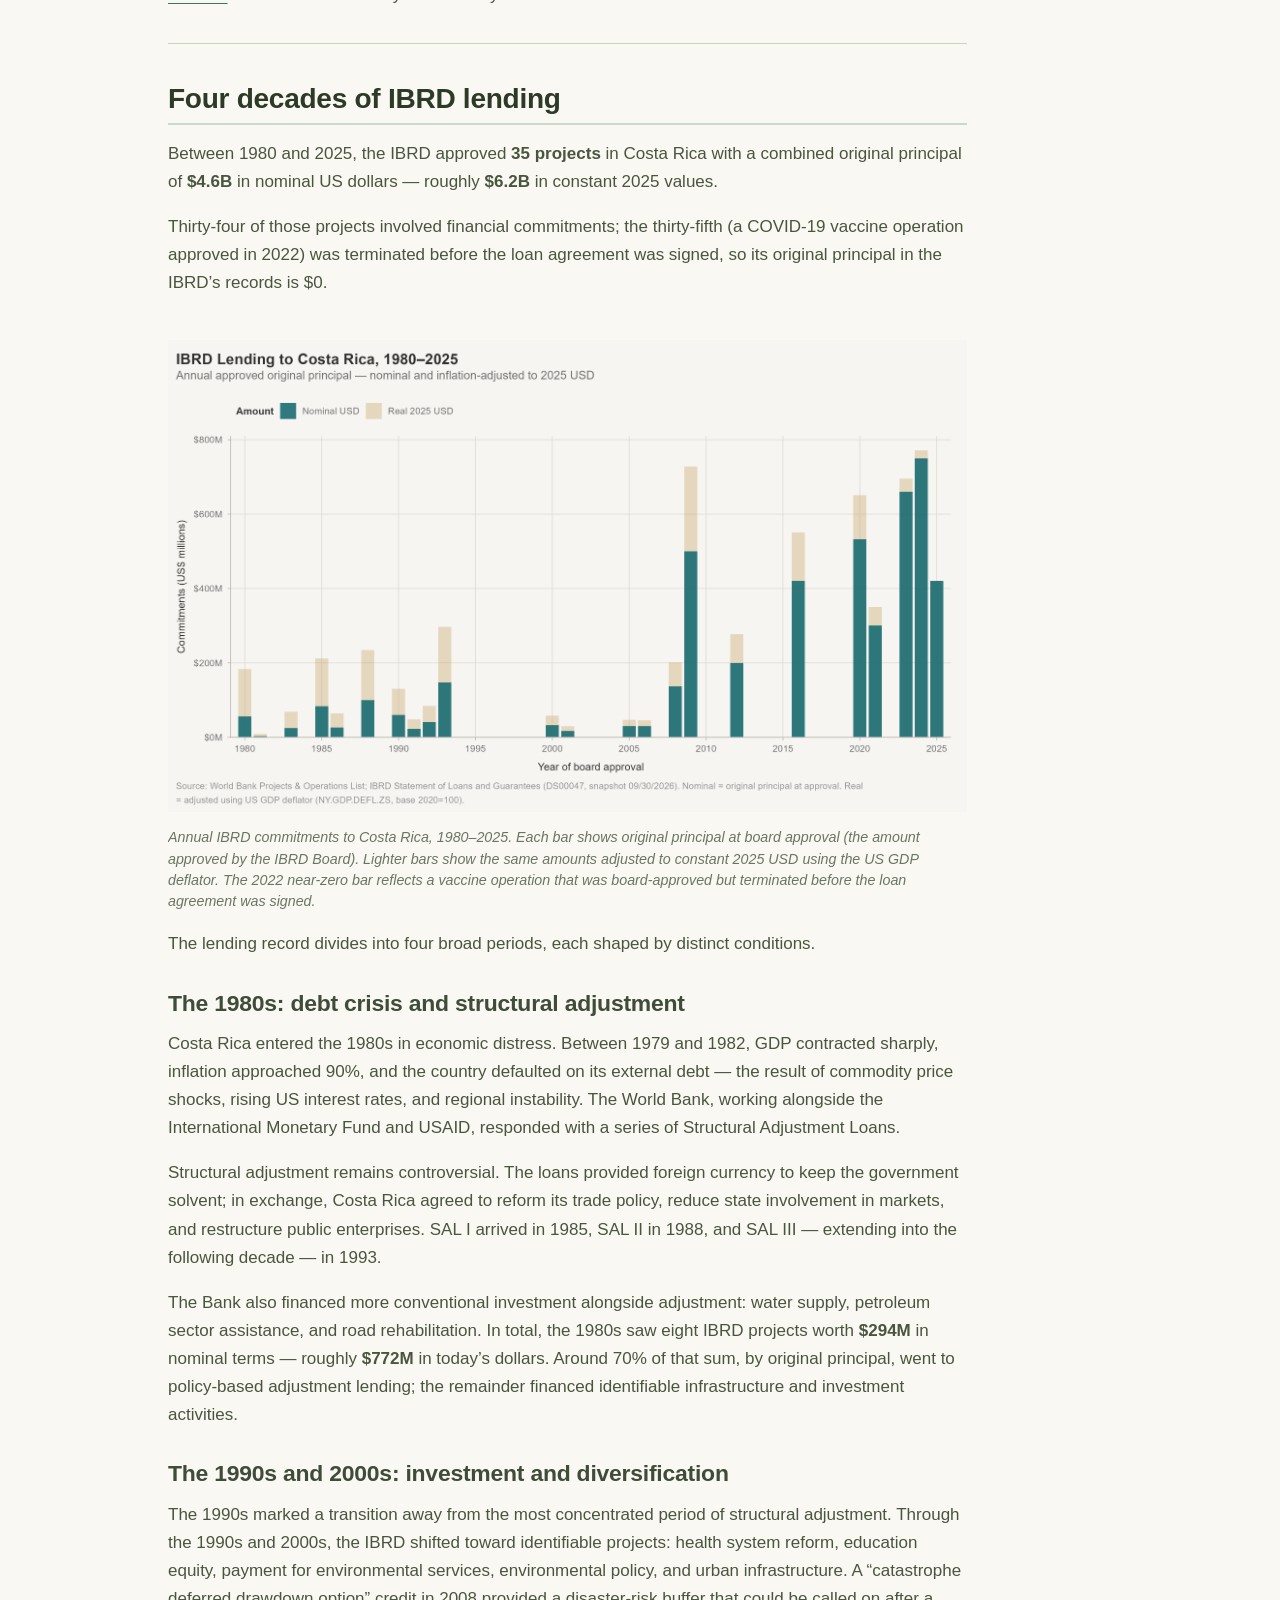
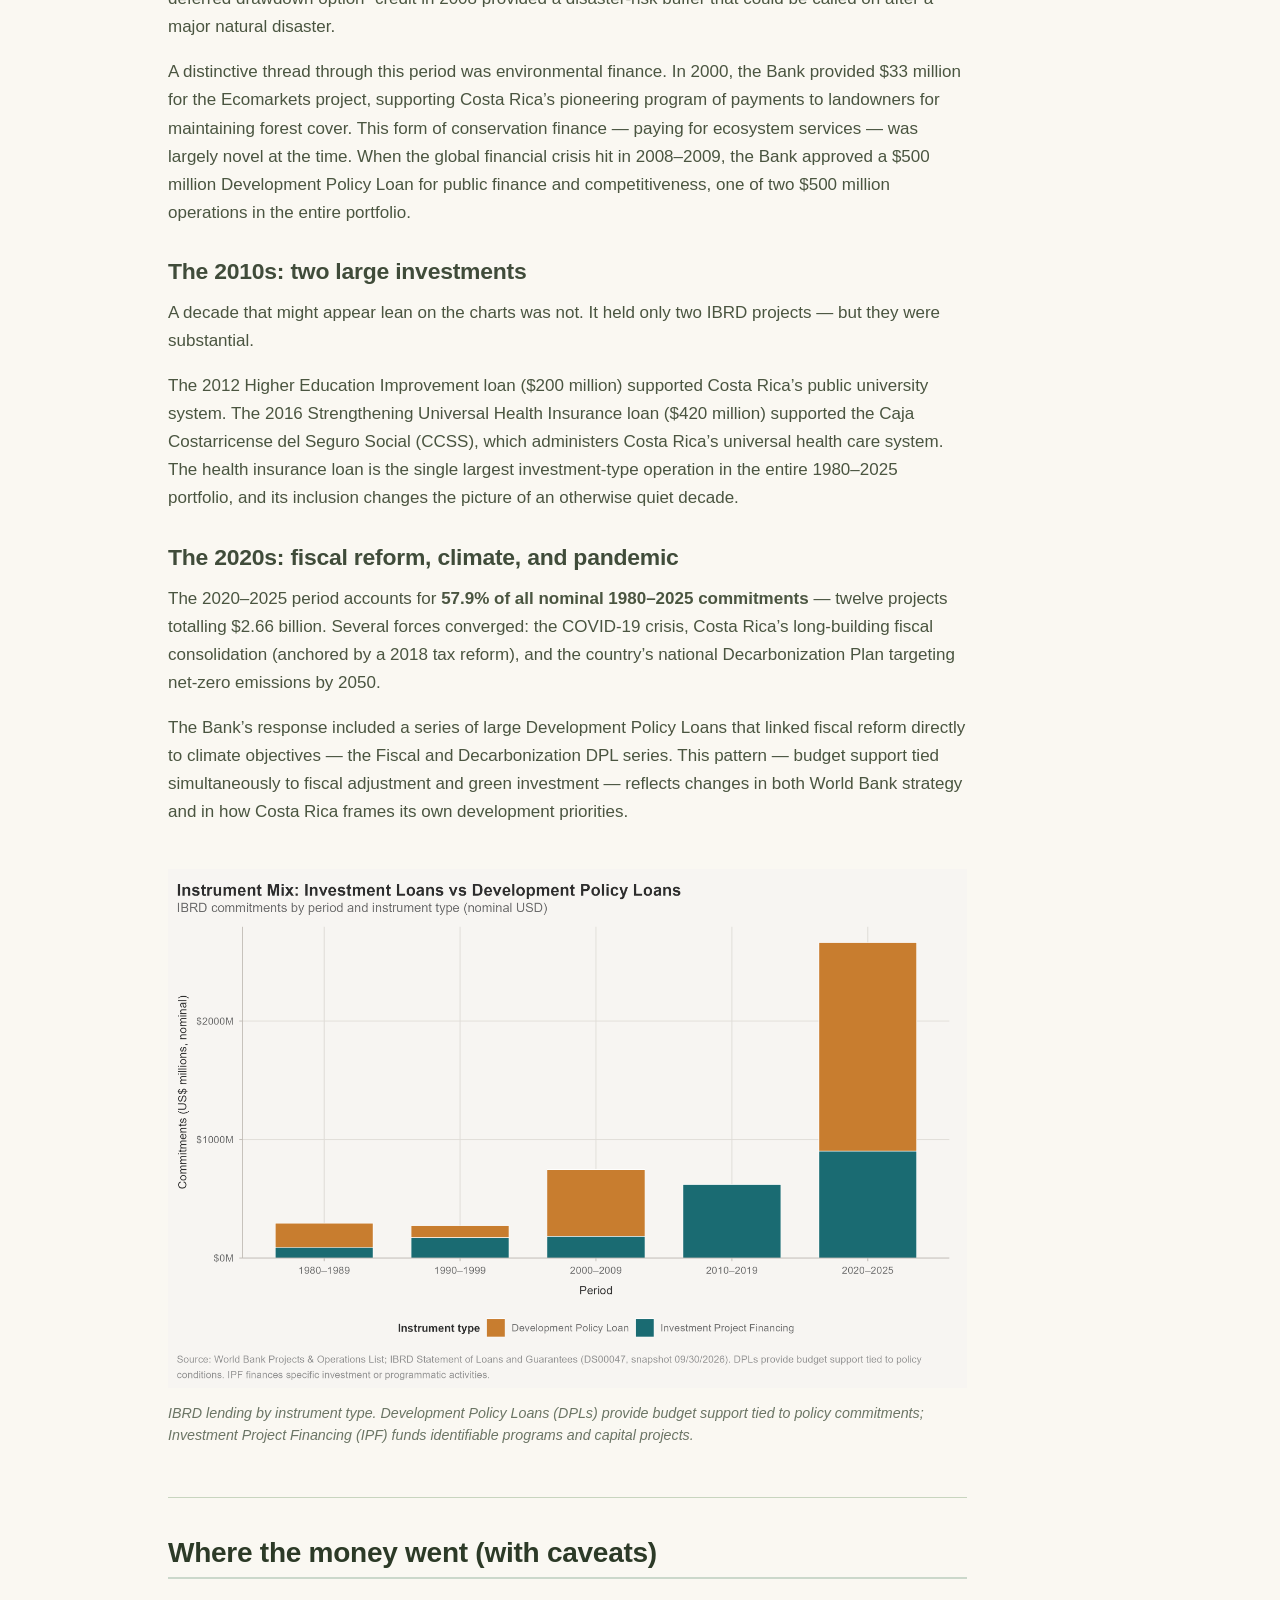
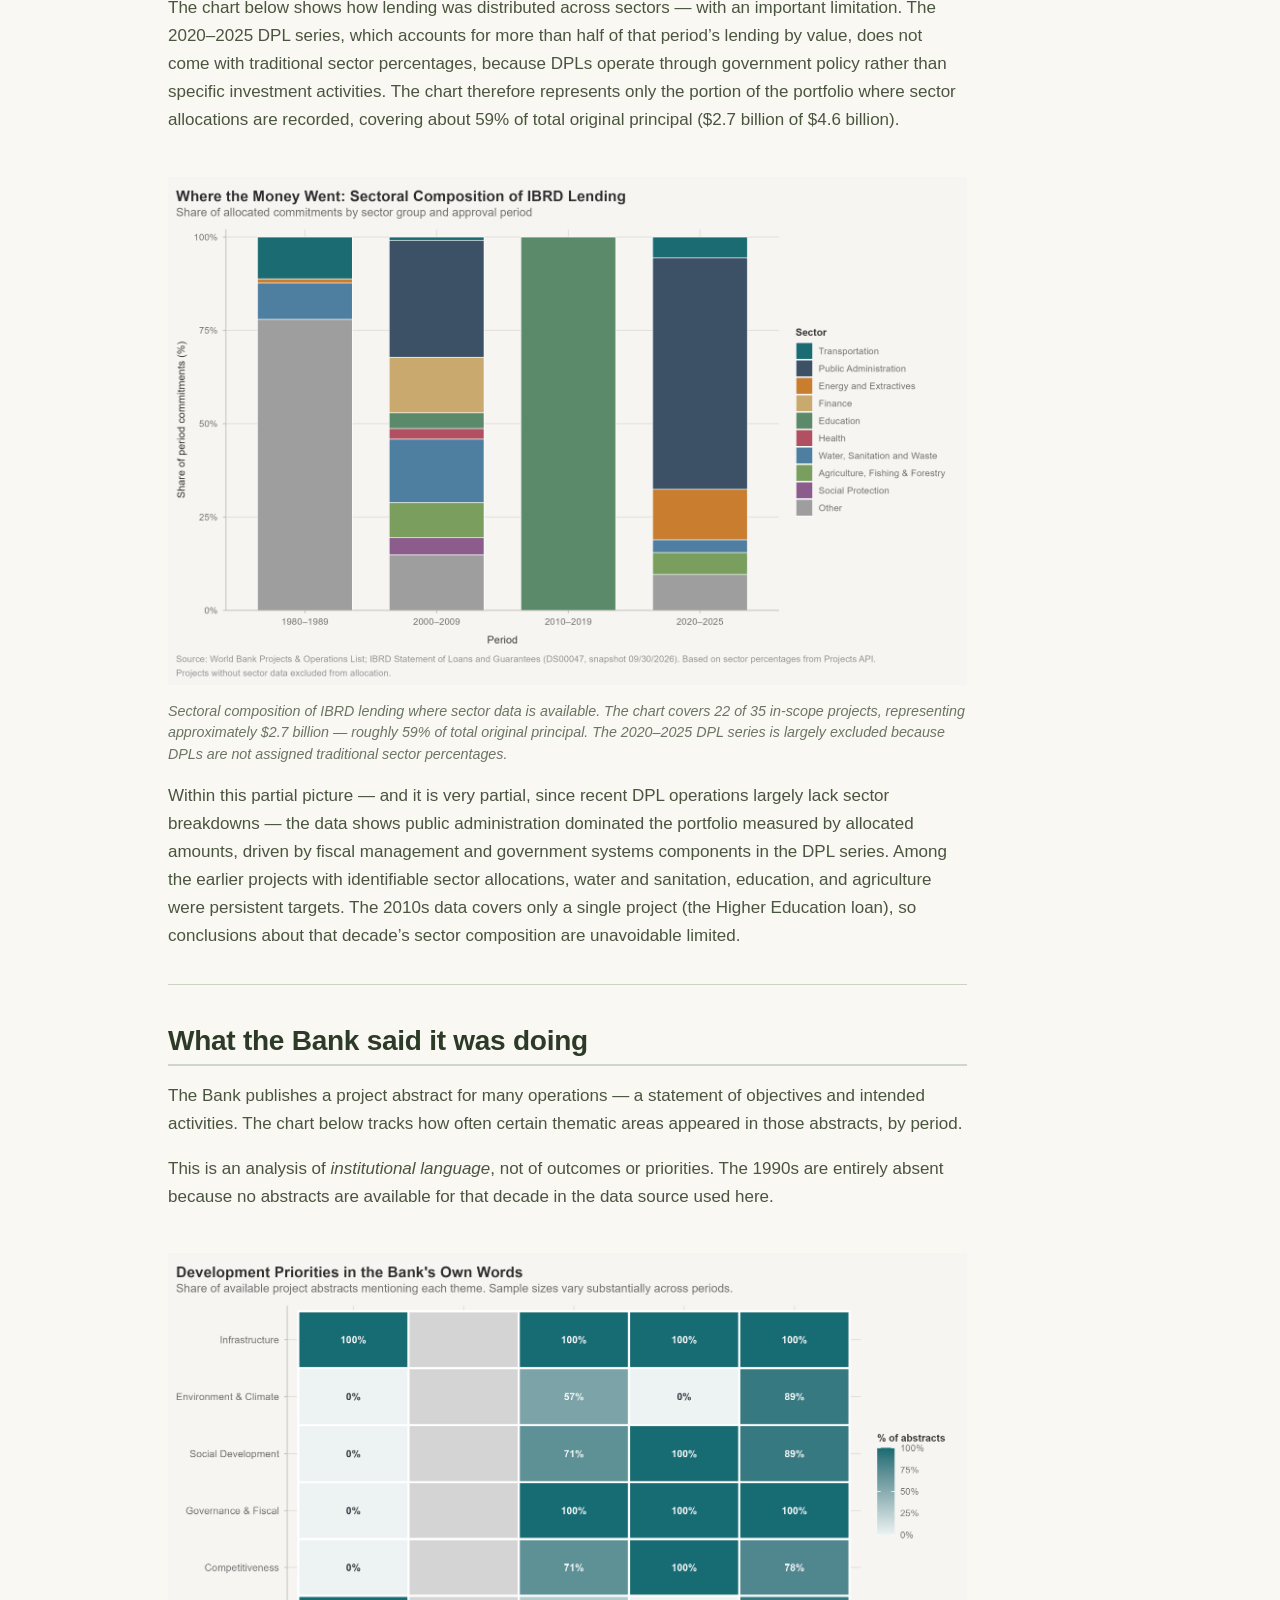
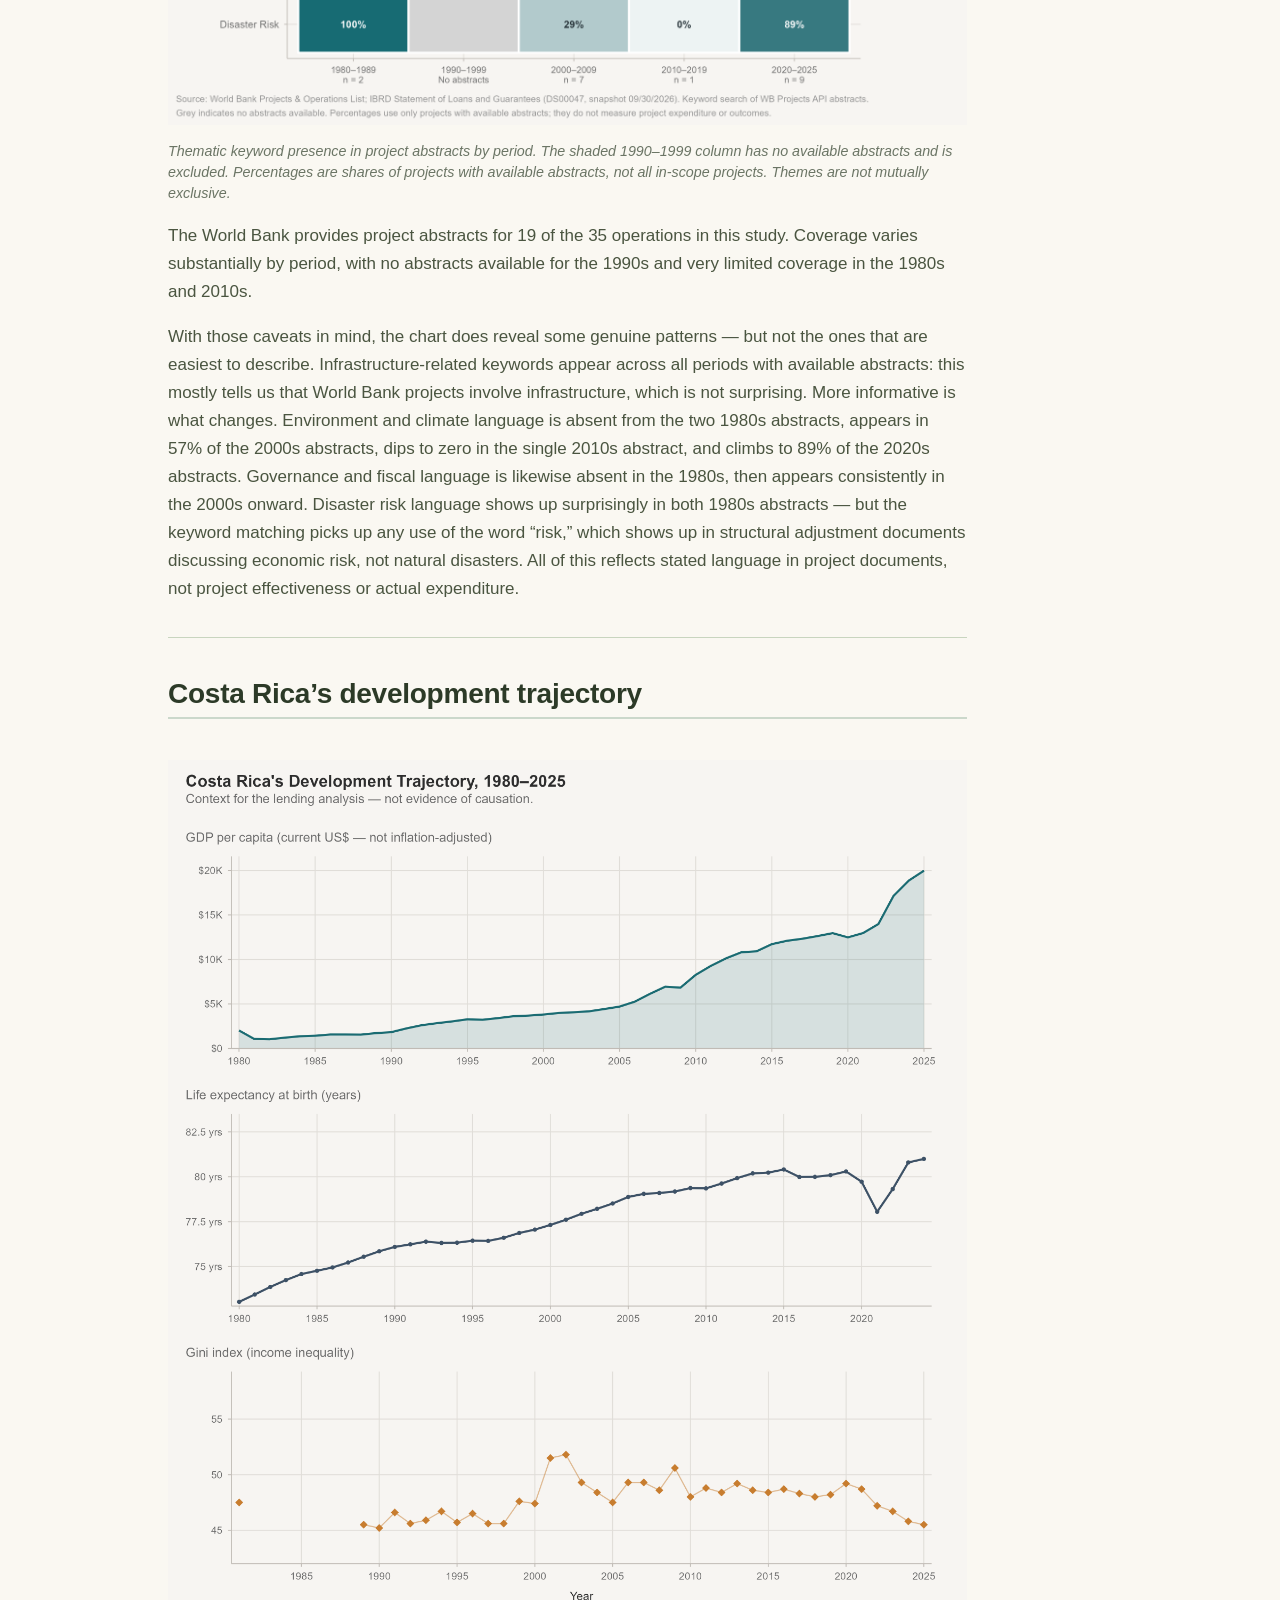
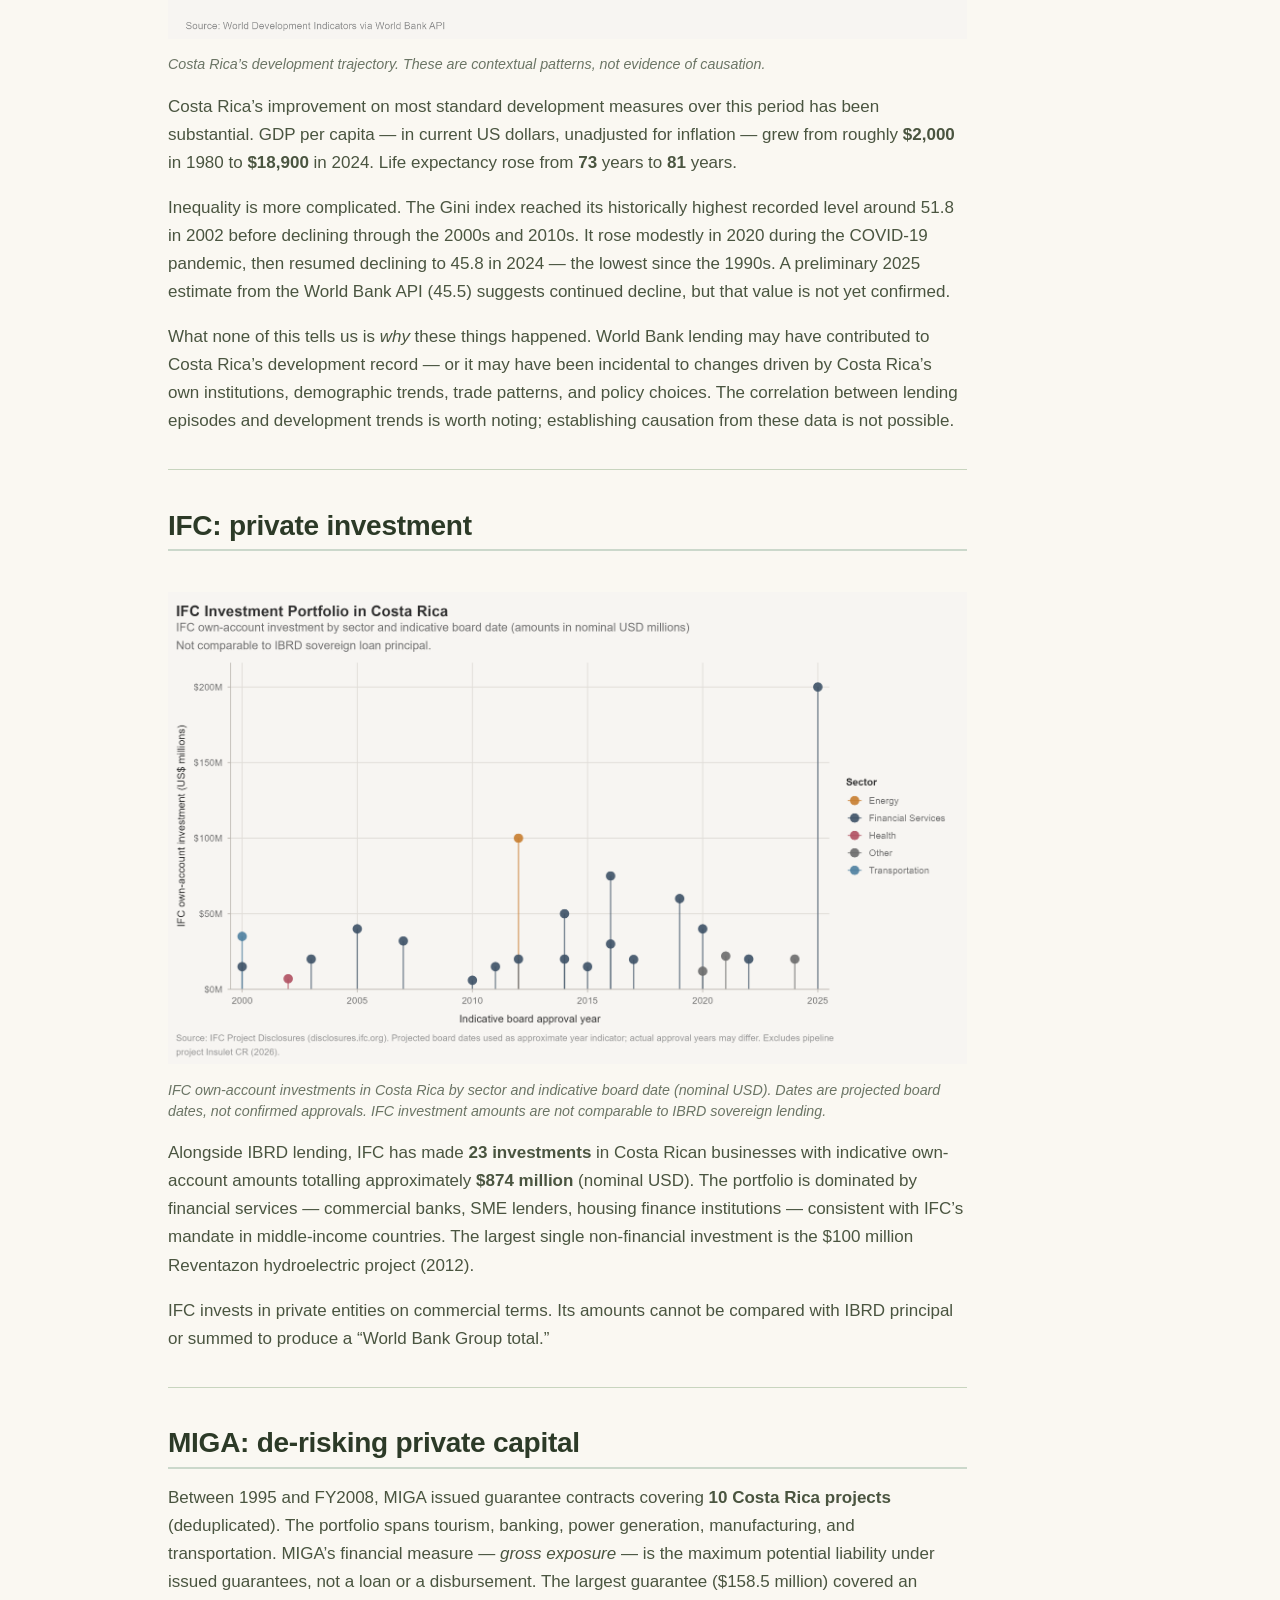
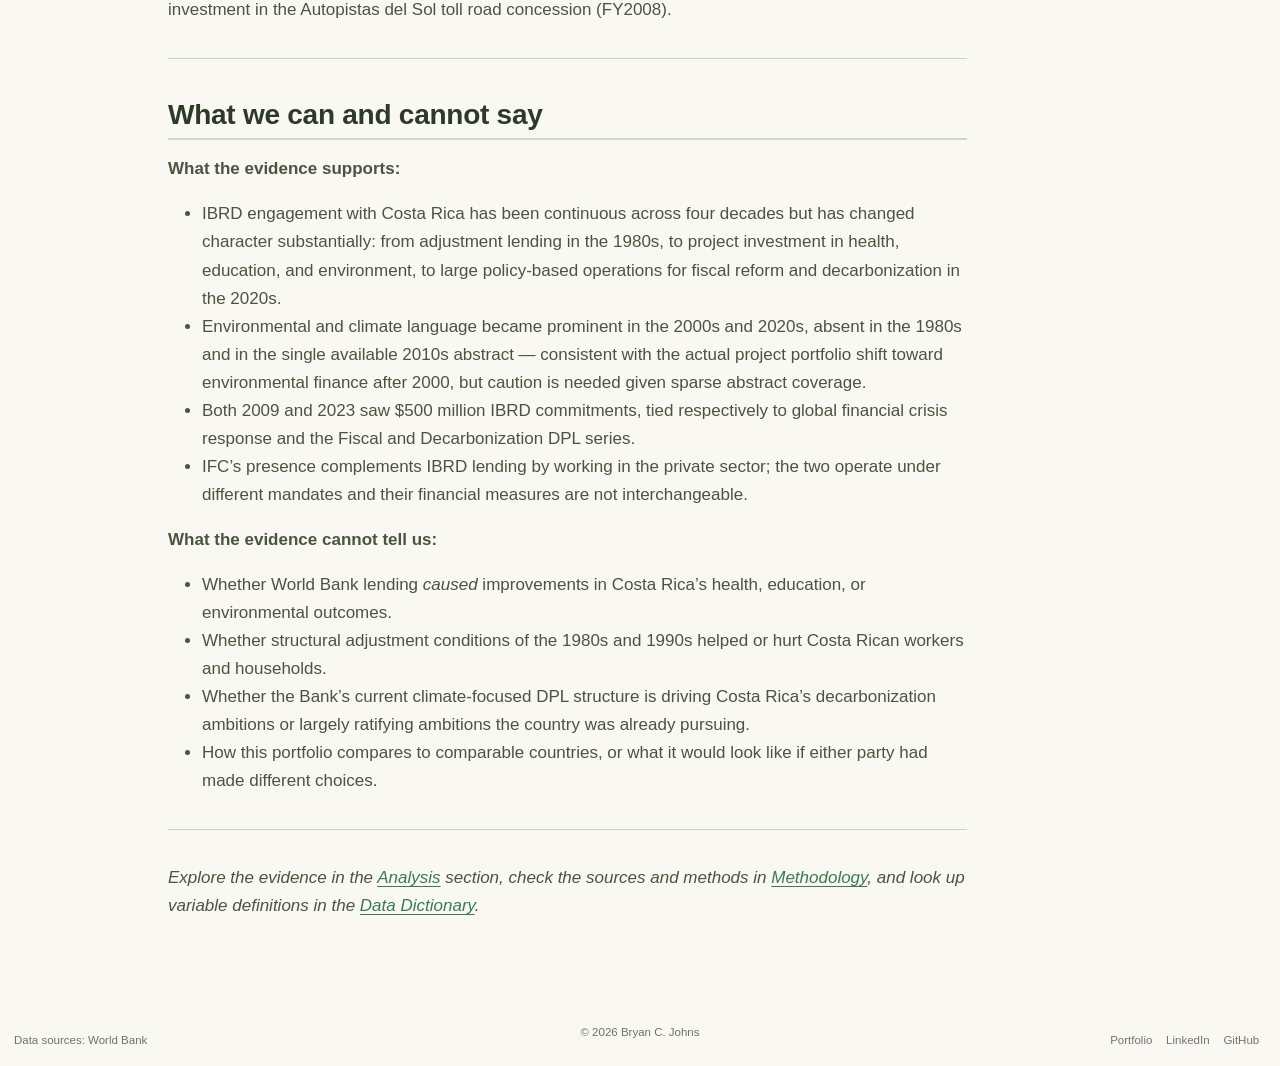
==== commit 517cf832: "chore: add footer to quarto" ====
--- a/docs/reports/index.html
+++ b/docs/reports/index.html
@@ -7,7 +7,7 @@
 <meta name="viewport" content="width=device-width, initial-scale=1.0, user-scalable=yes">
 
 <meta name="author" content="Bryan C. Johns">
-<meta name="dcterms.date" content="2026-11-12">
+<meta name="dcterms.date" content="2026-11-13">
 
 <title>index – Tico-nomics</title>
 <style>
@@ -50,9 +50,9 @@
 <link href="../site_libs/quarto-html/quarto-syntax-highlighting-4b721e6ad85ebea0c181a306c565fca7.css" rel="stylesheet" class="quarto-color-scheme-extra" id="quarto-text-highlighting-styles">
 <script src="../site_libs/bootstrap/bootstrap.min.js"></script>
 <link href="../site_libs/bootstrap/bootstrap-icons.css" rel="stylesheet">
-<link href="../site_libs/bootstrap/bootstrap-e00a248abe5654bd5efa31501140cbed.min.css" rel="stylesheet" append-hash="true" class="quarto-color-scheme" id="quarto-bootstrap" data-mode="light">
-<link href="../site_libs/bootstrap/bootstrap-dark-47a944a041b2155960c7855fd8e9c238.min.css" rel="stylesheet" append-hash="true" class="quarto-color-scheme quarto-color-alternate" id="quarto-bootstrap" data-mode="dark">
-<link href="../site_libs/bootstrap/bootstrap-e00a248abe5654bd5efa31501140cbed.min.css" rel="stylesheet" append-hash="true" class="quarto-color-scheme-extra" id="quarto-bootstrap" data-mode="light">
+<link href="../site_libs/bootstrap/bootstrap-81b2f4de8085043e8452d3dd33231347.min.css" rel="stylesheet" append-hash="true" class="quarto-color-scheme" id="quarto-bootstrap" data-mode="light">
+<link href="../site_libs/bootstrap/bootstrap-dark-9874966700dd012276923cedc2f044d5.min.css" rel="stylesheet" append-hash="true" class="quarto-color-scheme quarto-color-alternate" id="quarto-bootstrap" data-mode="dark">
+<link href="../site_libs/bootstrap/bootstrap-81b2f4de8085043e8452d3dd33231347.min.css" rel="stylesheet" append-hash="true" class="quarto-color-scheme-extra" id="quarto-bootstrap" data-mode="light">
 <script id="quarto-search-options" type="application/json">{
   "location": "navbar",
   "copy-button": false,
@@ -354,7 +354,7 @@
     <div>
     <div class="quarto-title-meta-heading">Published</div>
     <div class="quarto-title-meta-contents">
-      <p class="date">November 12, 2026</p>
+      <p class="date">November 13, 2026</p>
     </div>
   </div>
   
@@ -946,6 +946,35 @@
   });
   </script>
 </div> <!-- /content -->
+<footer class="footer">
+  <div class="nav-footer">
+    <div class="nav-footer-left">
+<p>Data sources: World Bank</p>
+</div>   
+    <div class="nav-footer-center">
+<p>© 2026 Bryan C. Johns</p>
+</div>
+    <div class="nav-footer-right">
+      <ul class="footer-items list-unstyled">
+    <li class="nav-item">
+    <a class="nav-link" href="https://informedwanderer.com">
+<p>Portfolio</p>
+</a>
+  </li>  
+    <li class="nav-item">
+    <a class="nav-link" href="https://www.linkedin.com/in/b-johns/">
+<p>LinkedIn</p>
+</a>
+  </li>  
+    <li class="nav-item">
+    <a class="nav-link" href="https://github.com/johbry17">
+<p>GitHub</p>
+</a>
+  </li>  
+</ul>
+    </div>
+  </div>
+</footer>
 
 
 
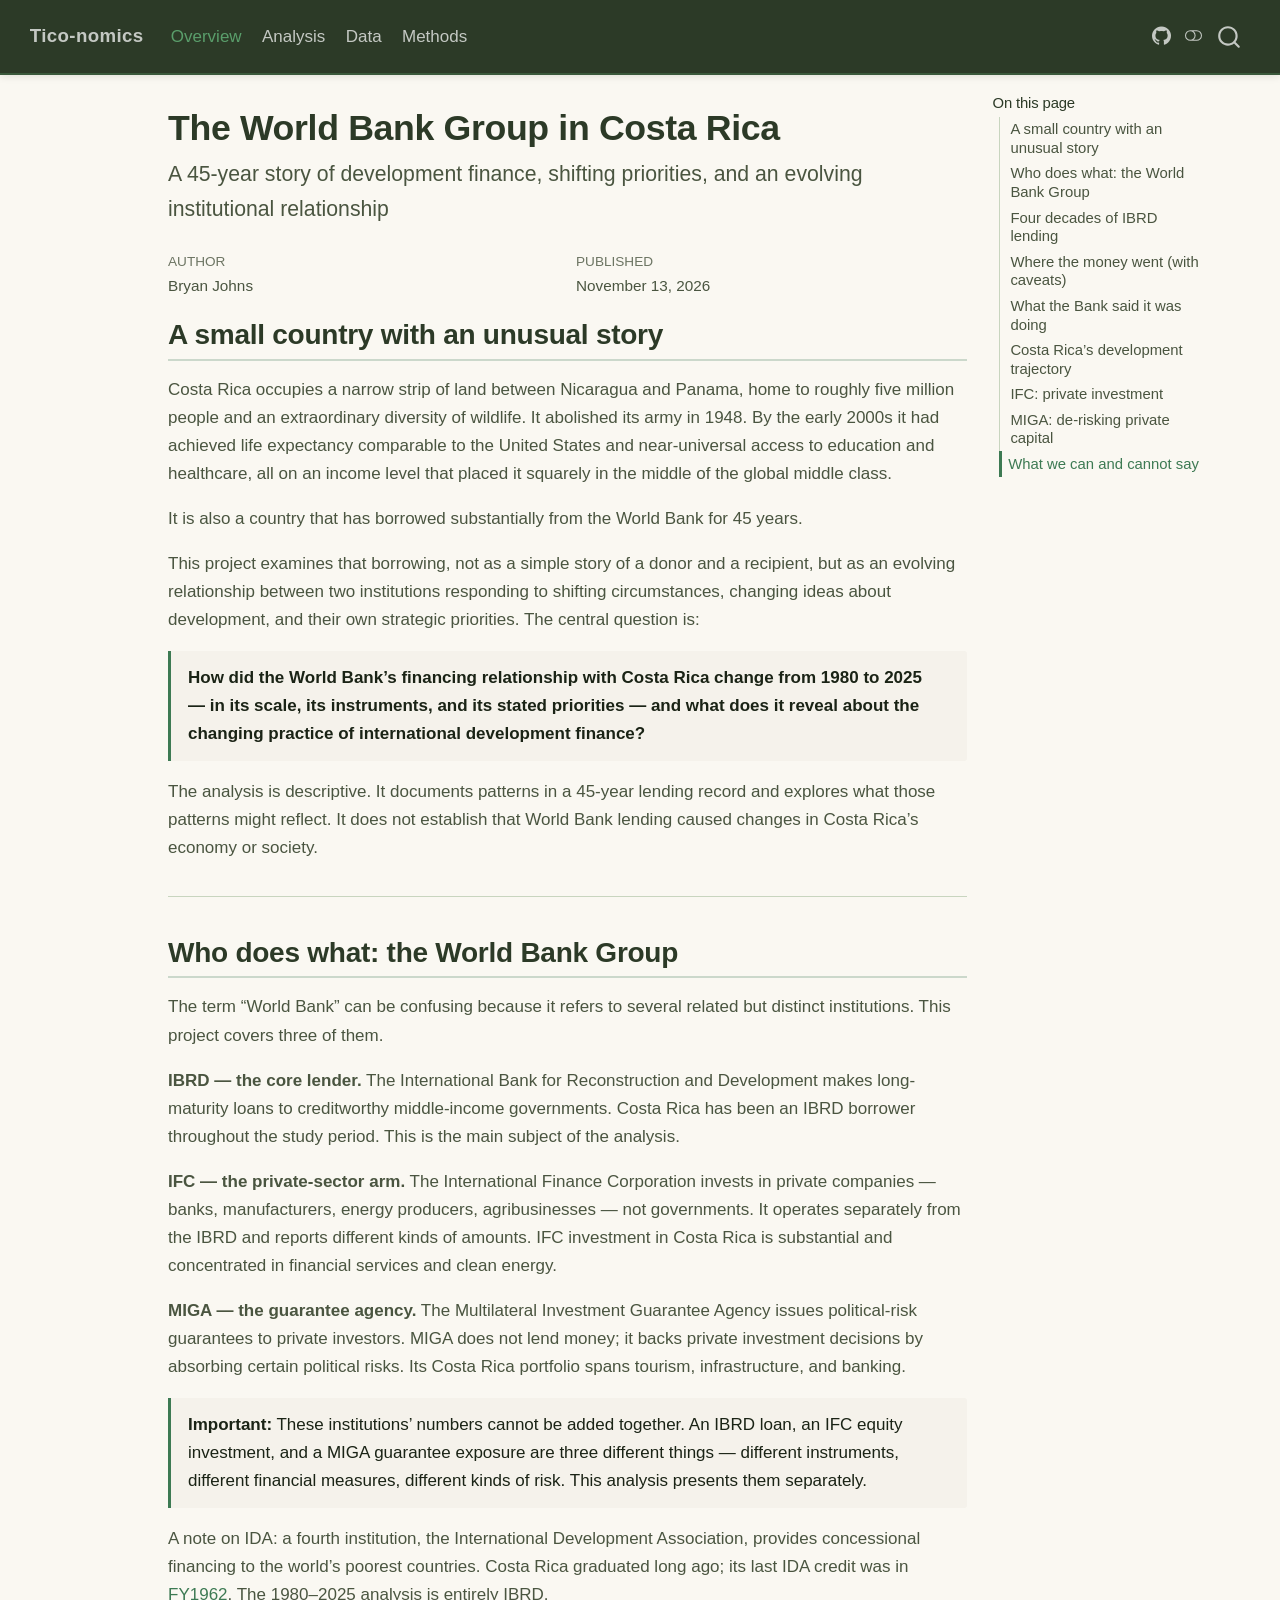
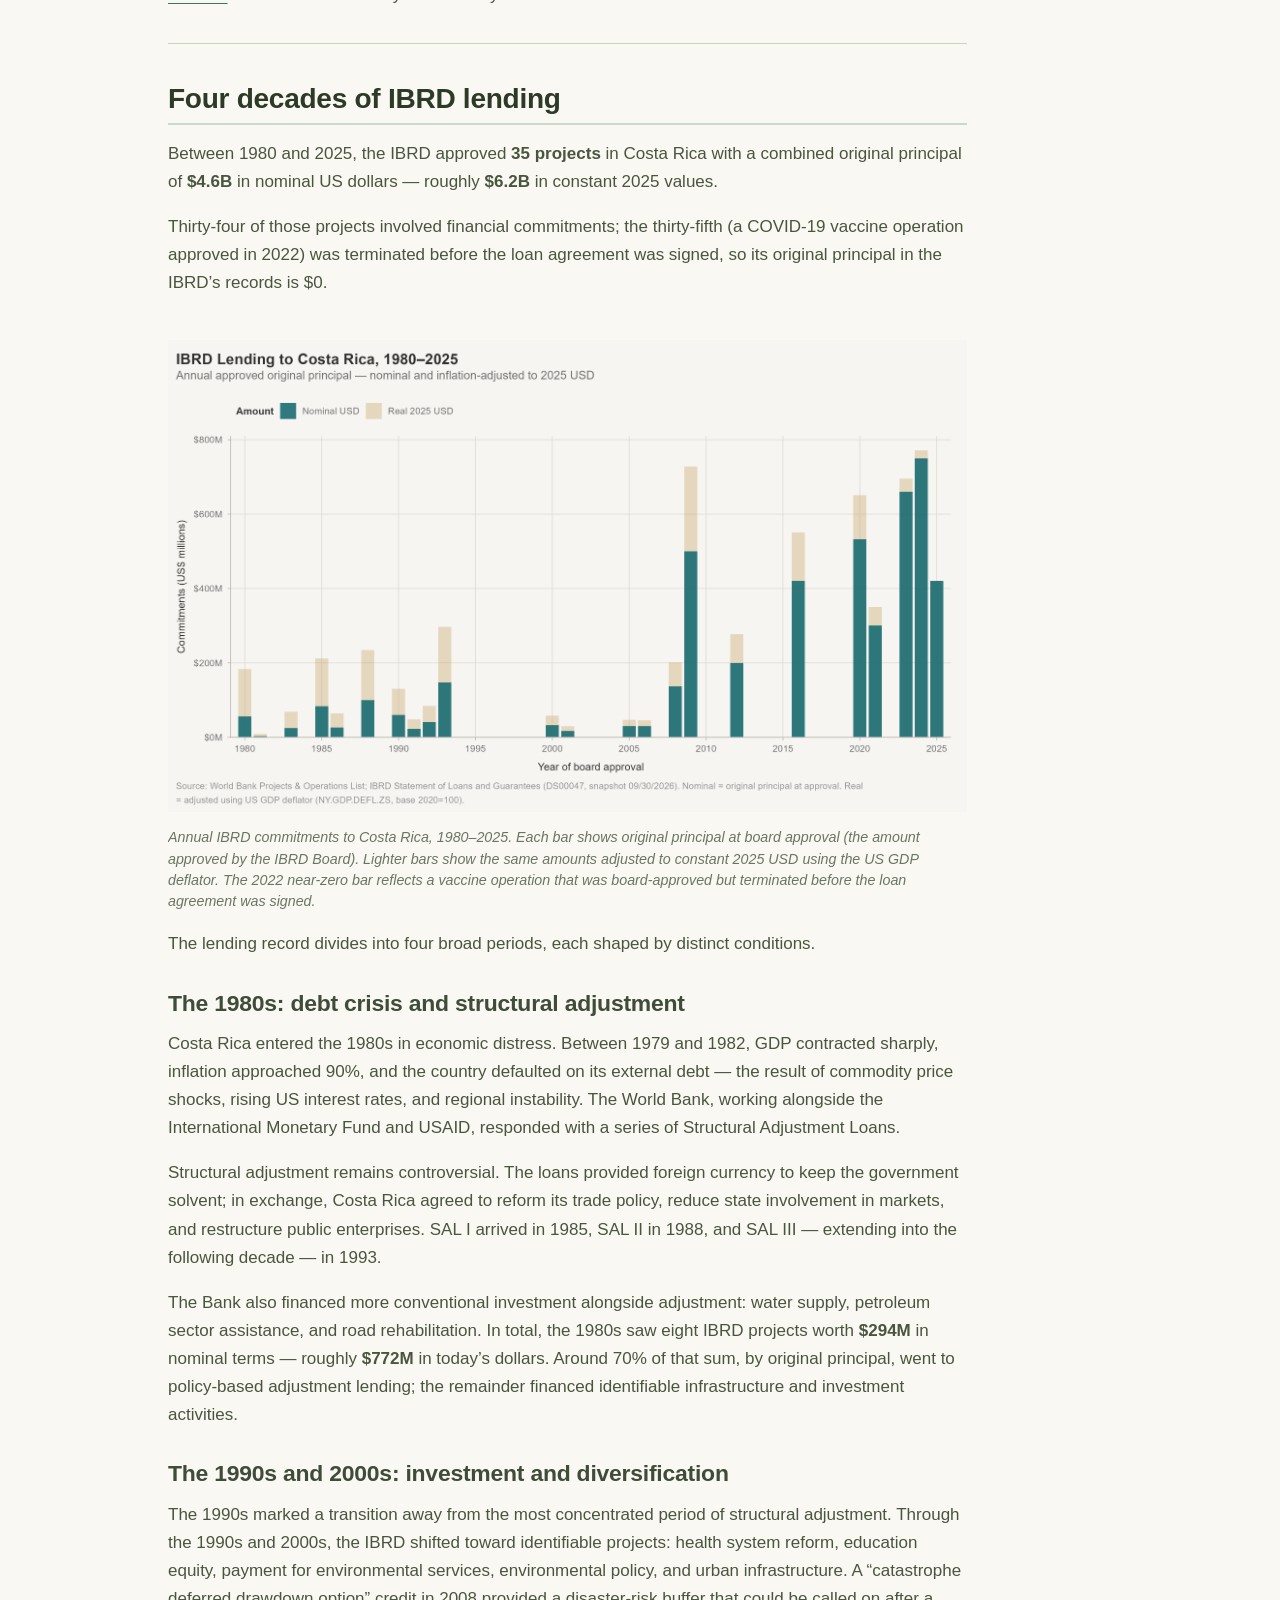
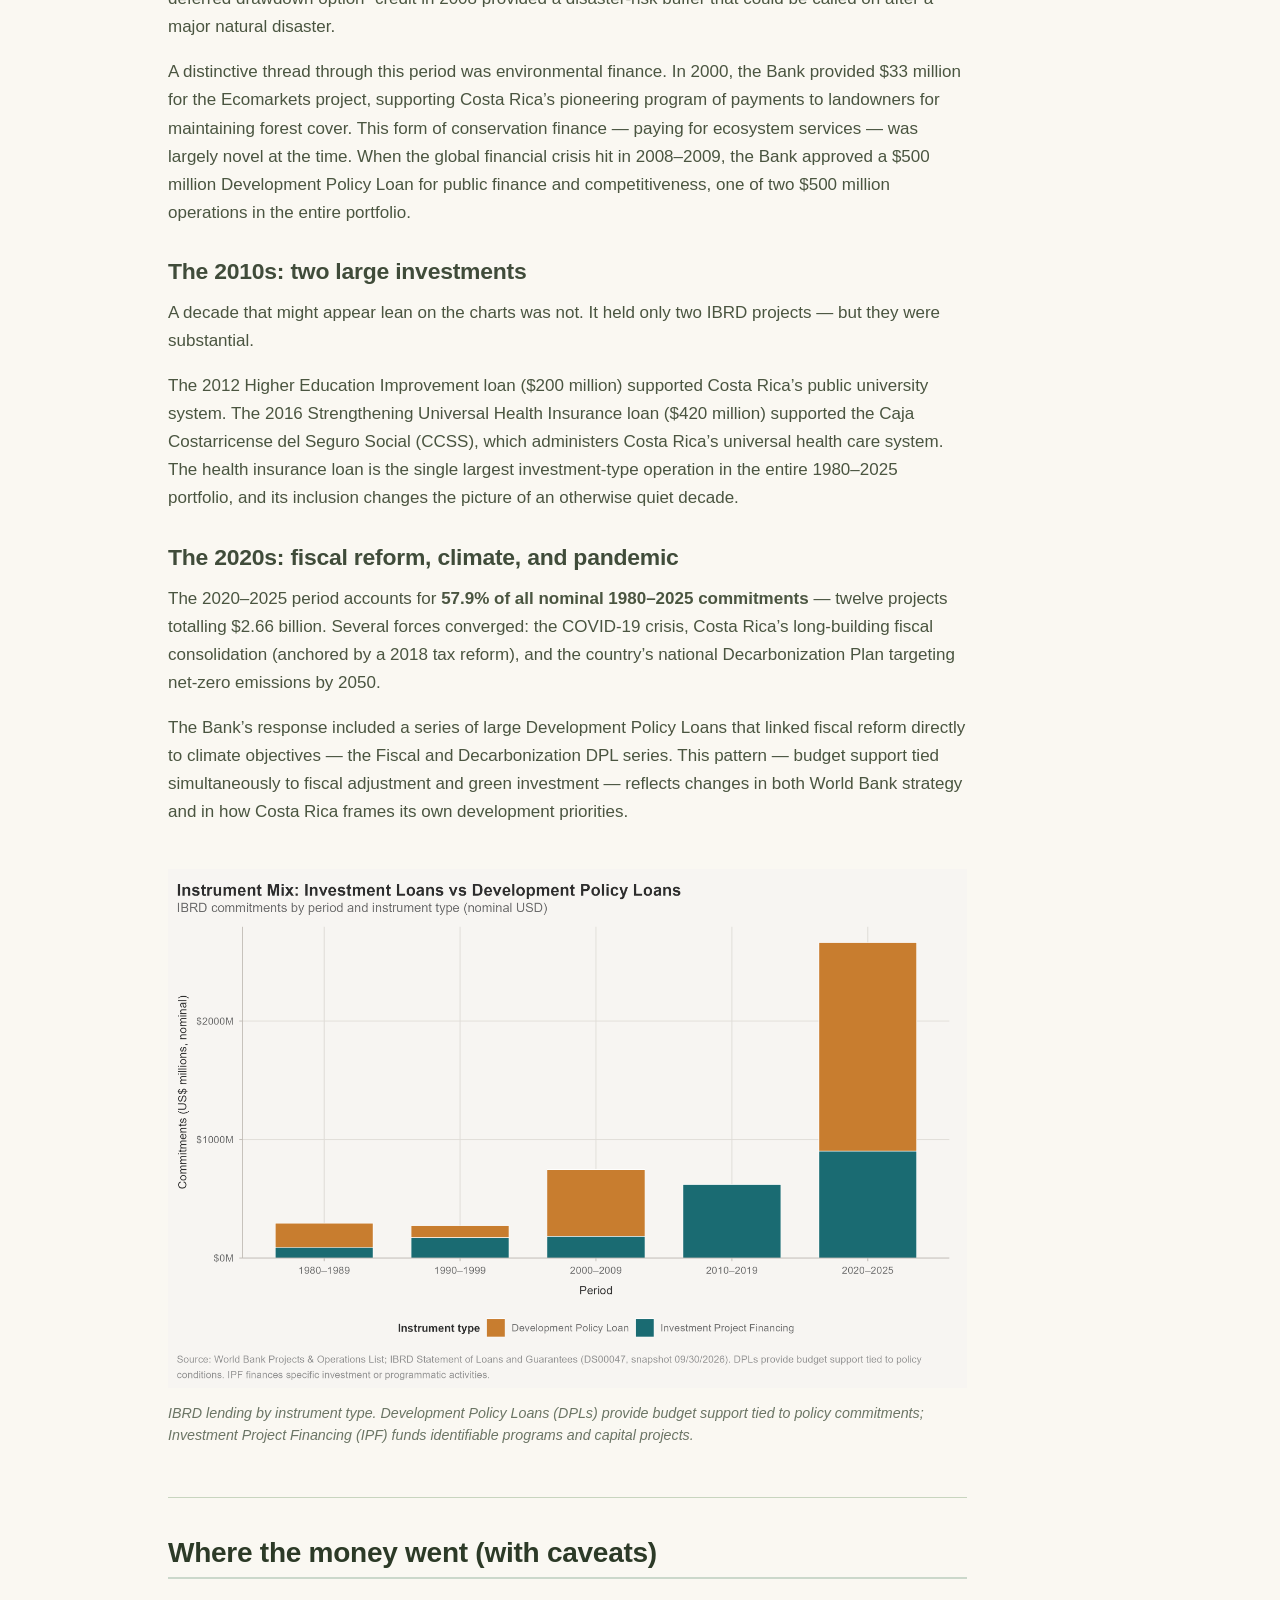
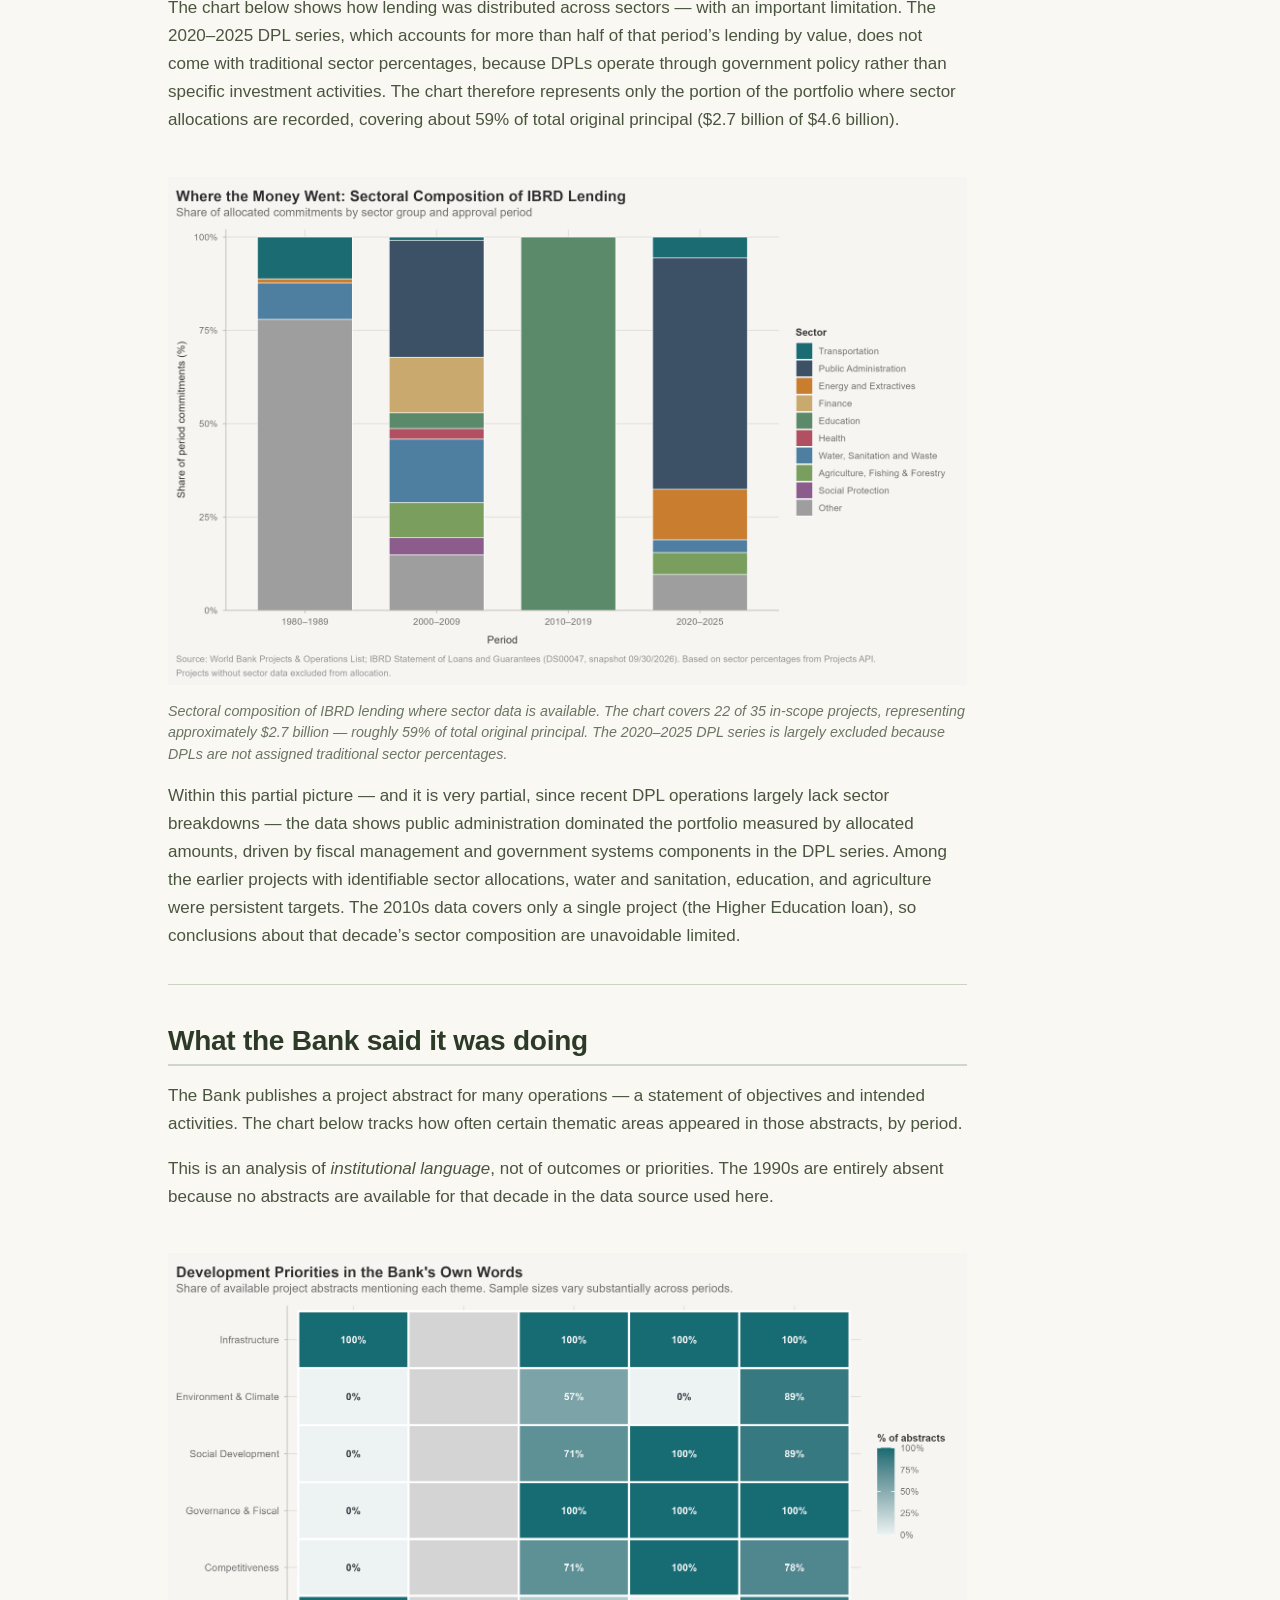
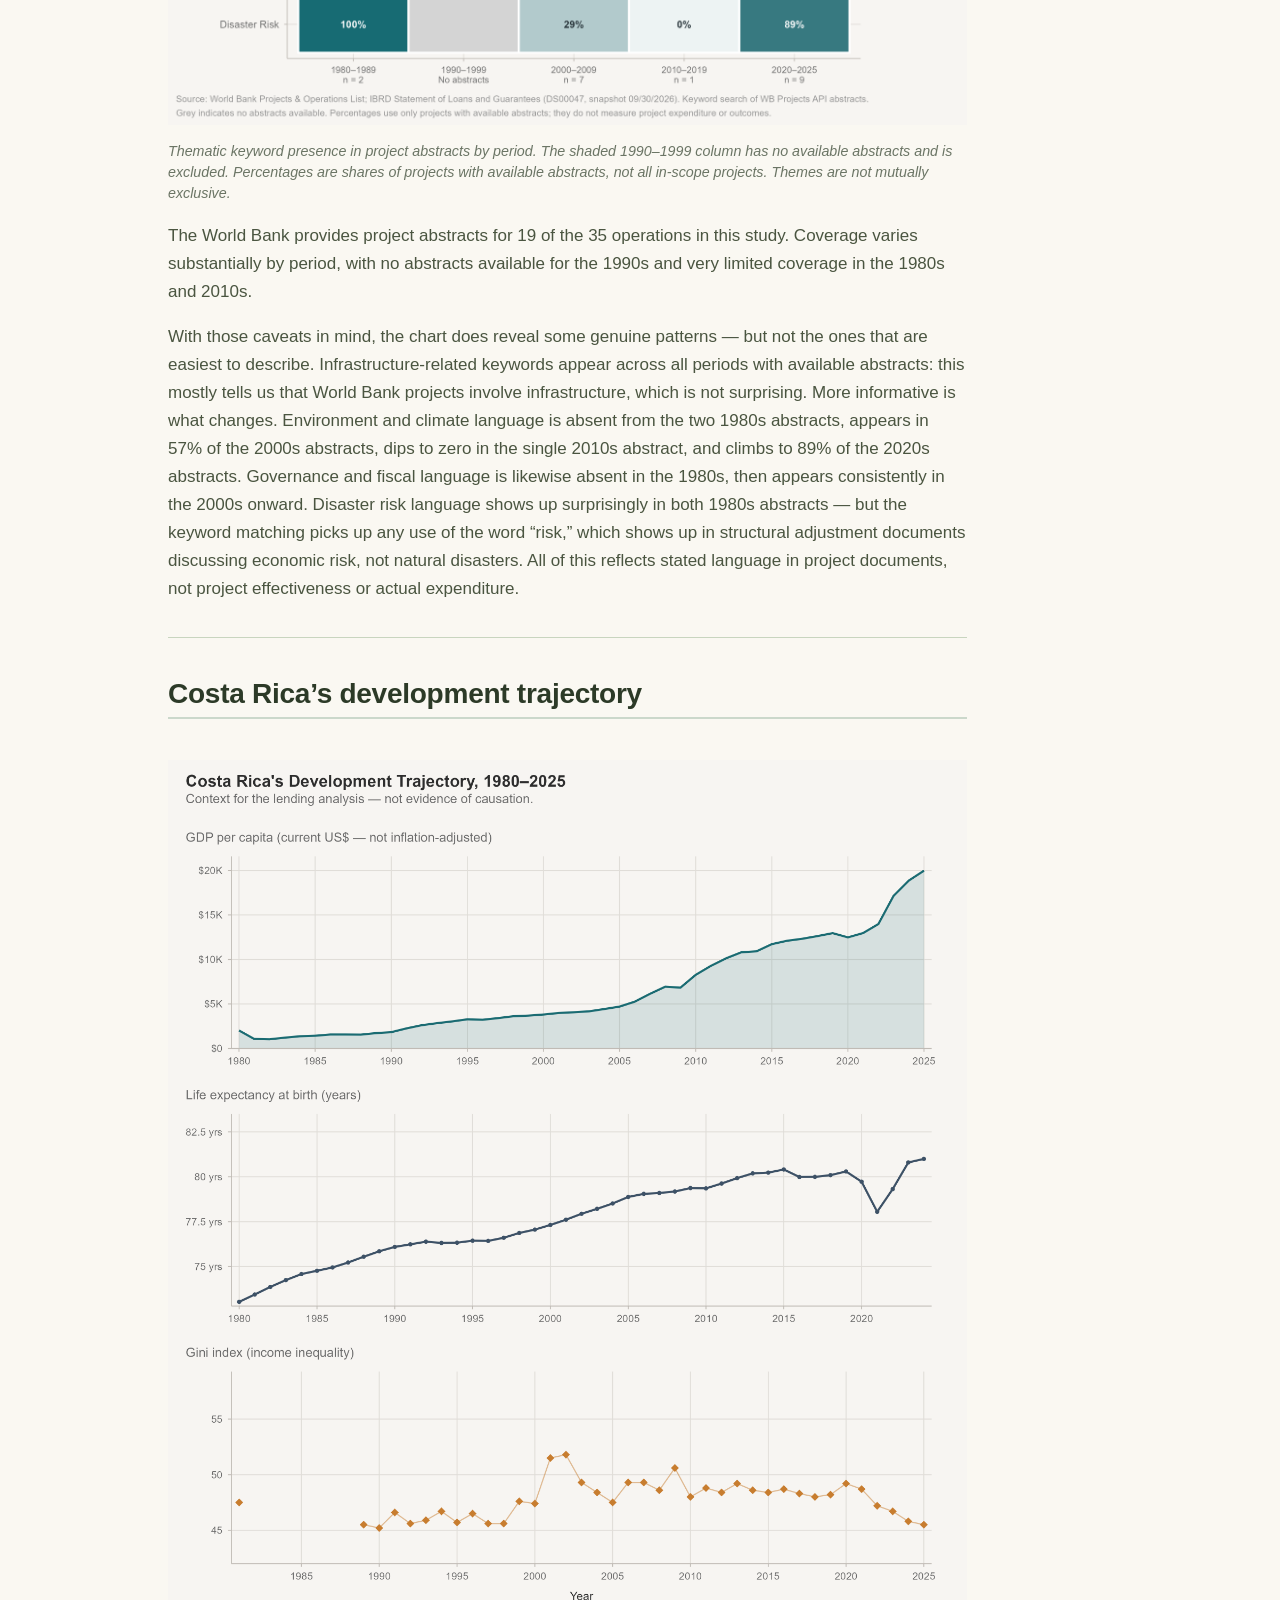
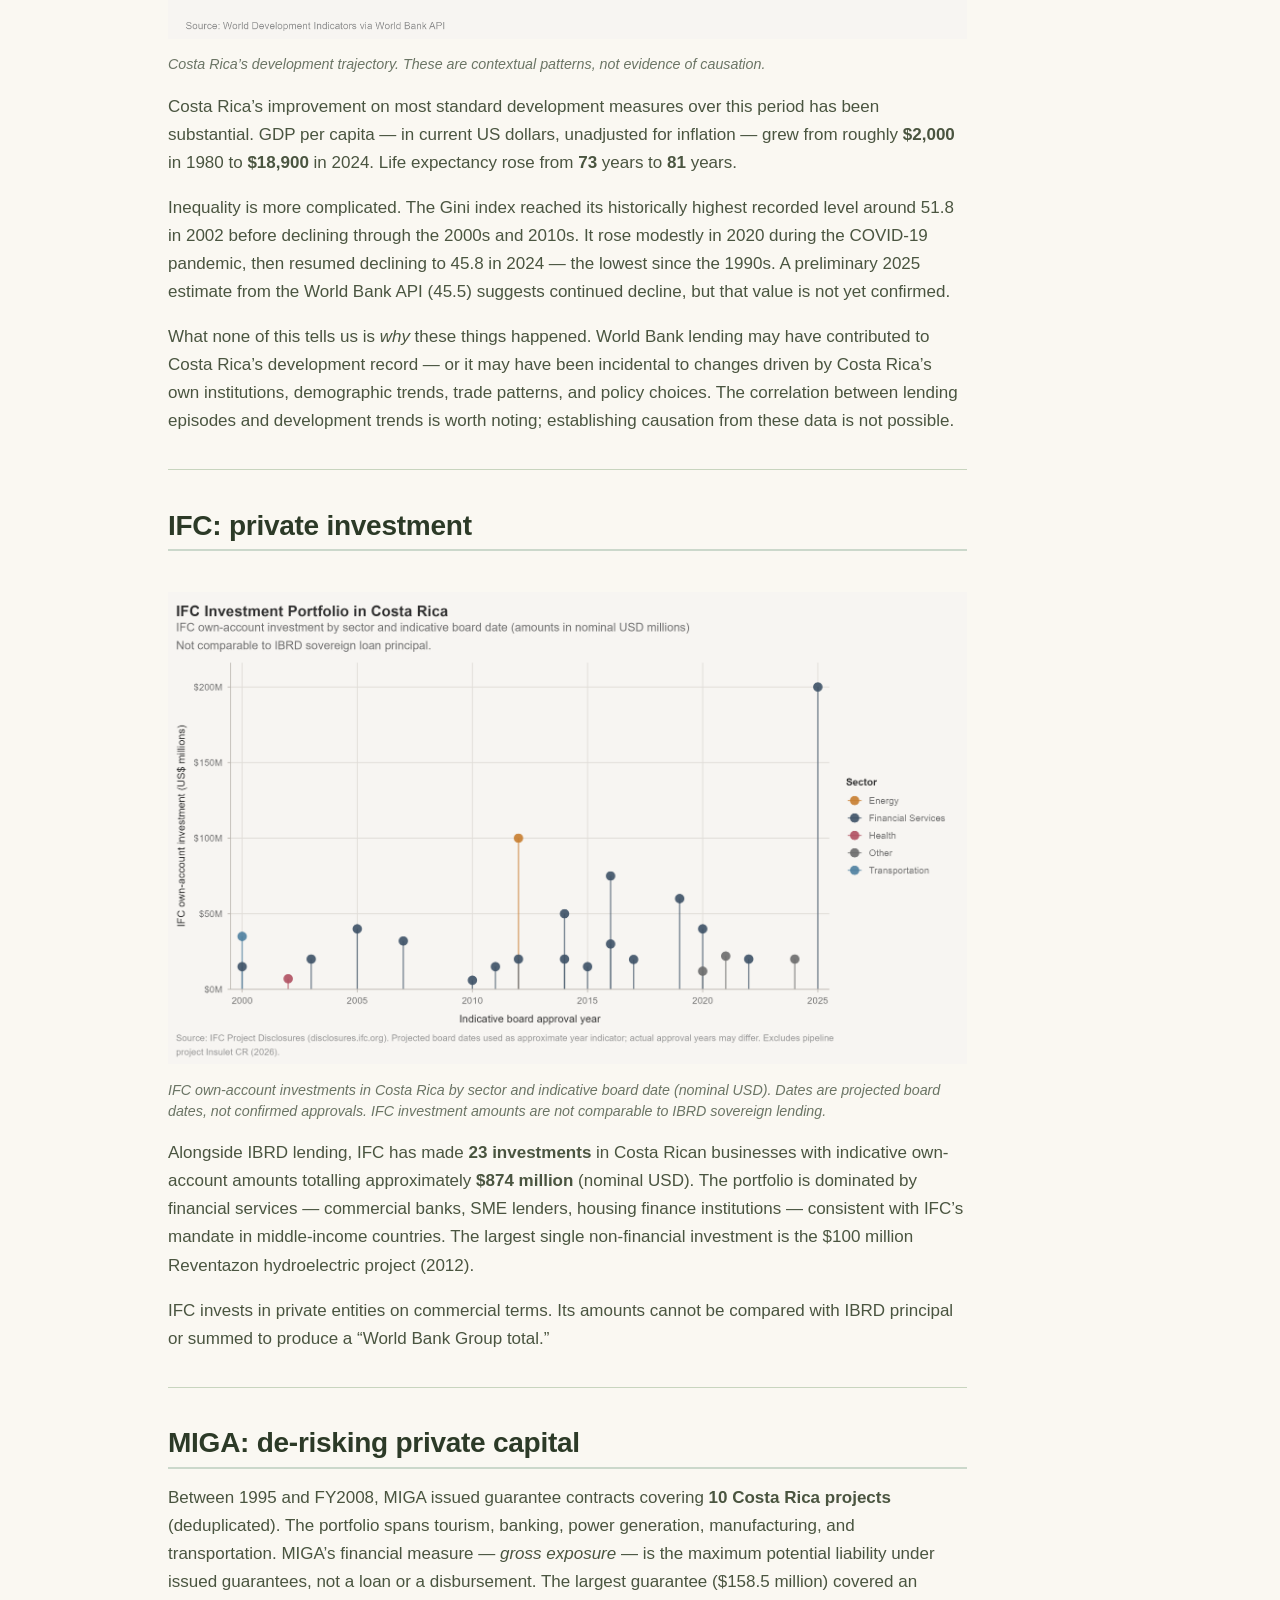
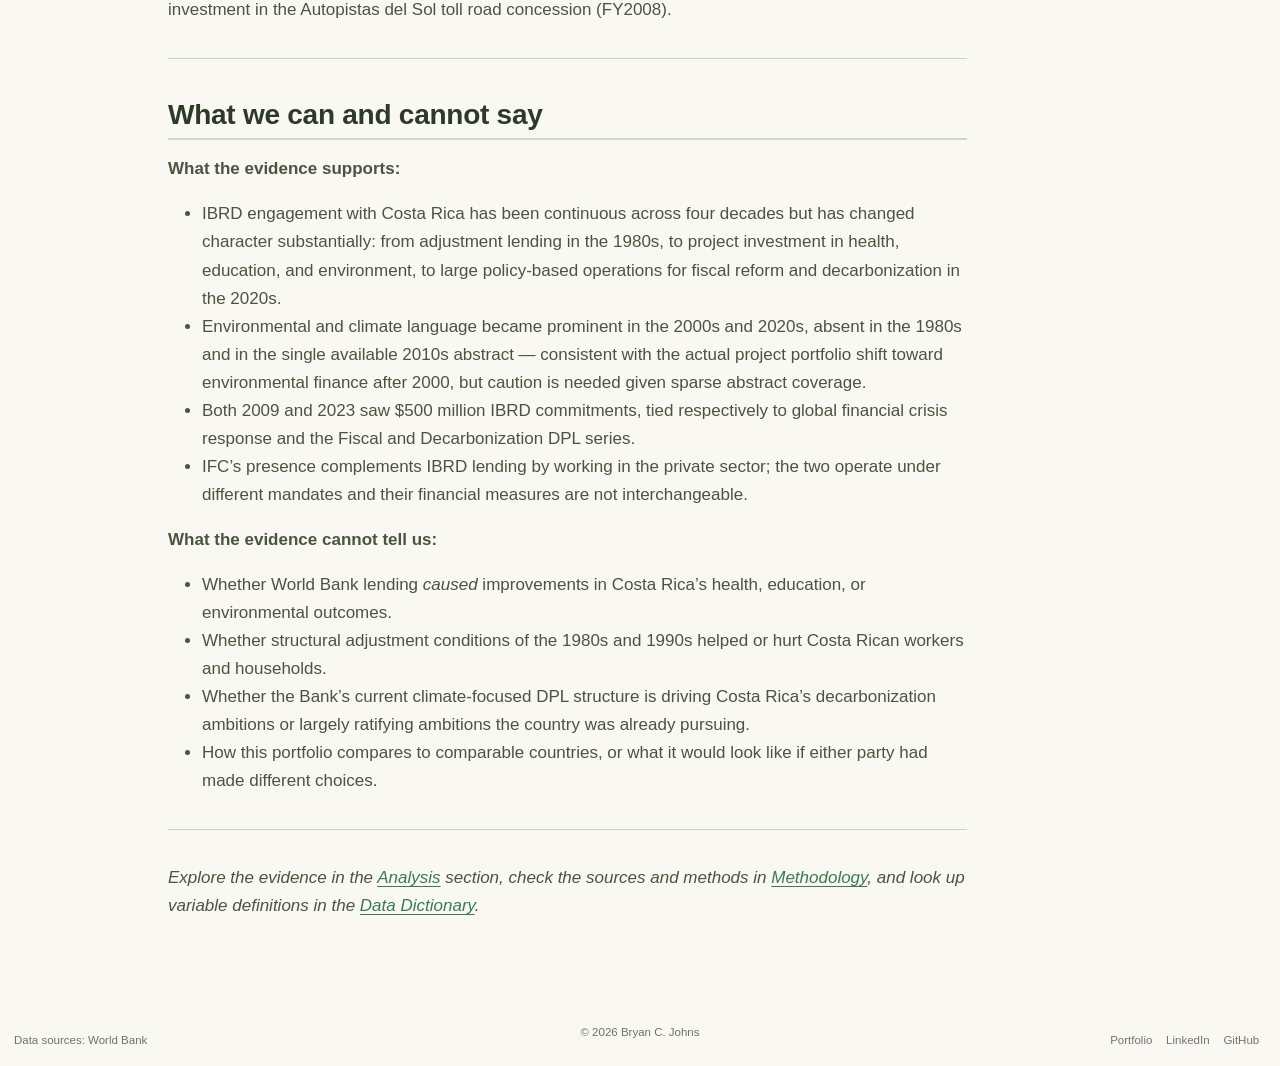
==== commit fa80c3c2: "chore: add metadata" ====
--- a/docs/reports/index.html
+++ b/docs/reports/index.html
@@ -9,7 +9,7 @@
 <meta name="author" content="Bryan C. Johns">
 <meta name="dcterms.date" content="2026-11-13">
 
-<title>index – Tico-nomics</title>
+<title>The World Bank Group in Costa Rica – Tico-nomics</title>
 <style>
 /* Default styles provided by pandoc.
 ** See https://pandoc.org/MANUAL.html#variables-for-html for config info.
@@ -50,9 +50,9 @@
 <link href="../site_libs/quarto-html/quarto-syntax-highlighting-4b721e6ad85ebea0c181a306c565fca7.css" rel="stylesheet" class="quarto-color-scheme-extra" id="quarto-text-highlighting-styles">
 <script src="../site_libs/bootstrap/bootstrap.min.js"></script>
 <link href="../site_libs/bootstrap/bootstrap-icons.css" rel="stylesheet">
-<link href="../site_libs/bootstrap/bootstrap-81b2f4de8085043e8452d3dd33231347.min.css" rel="stylesheet" append-hash="true" class="quarto-color-scheme" id="quarto-bootstrap" data-mode="light">
-<link href="../site_libs/bootstrap/bootstrap-dark-9874966700dd012276923cedc2f044d5.min.css" rel="stylesheet" append-hash="true" class="quarto-color-scheme quarto-color-alternate" id="quarto-bootstrap" data-mode="dark">
-<link href="../site_libs/bootstrap/bootstrap-81b2f4de8085043e8452d3dd33231347.min.css" rel="stylesheet" append-hash="true" class="quarto-color-scheme-extra" id="quarto-bootstrap" data-mode="light">
+<link href="../site_libs/bootstrap/bootstrap-f5333ce174b742367aa33267a58cd151.min.css" rel="stylesheet" append-hash="true" class="quarto-color-scheme" id="quarto-bootstrap" data-mode="light">
+<link href="../site_libs/bootstrap/bootstrap-dark-7f88854ade00633c8028f537e73f41a6.min.css" rel="stylesheet" append-hash="true" class="quarto-color-scheme quarto-color-alternate" id="quarto-bootstrap" data-mode="dark">
+<link href="../site_libs/bootstrap/bootstrap-f5333ce174b742367aa33267a58cd151.min.css" rel="stylesheet" append-hash="true" class="quarto-color-scheme-extra" id="quarto-bootstrap" data-mode="light">
 <script id="quarto-search-options" type="application/json">{
   "location": "navbar",
   "copy-button": false,
@@ -82,6 +82,14 @@
 }</script>
 
 
+<meta property="og:title" content="Tico-nomics">
+<meta property="og:description" content="The World Bank Group in Costa Rica: Development Finance, Shifting Priorities, and 45 Years of an Evolving Relationship">
+<meta property="og:image" content="../figures/fig1_ibrd_timeline.png">
+<meta property="og:site_name" content="Tico-nomics">
+<meta name="twitter:title" content="Tico-nomics">
+<meta name="twitter:description" content="The World Bank Group in Costa Rica: Development Finance, Shifting Priorities, and 45 Years of an Evolving Relationship">
+<meta name="twitter:image" content="../figures/fig1_ibrd_timeline.png">
+<meta name="twitter:card" content="summary_large_image">
 </head>
 
 <body class="nav-fixed quarto-light"><script id="quarto-html-before-body" type="application/javascript">
@@ -347,7 +355,7 @@
     <div>
     <div class="quarto-title-meta-heading">Author</div>
     <div class="quarto-title-meta-contents">
-             <p>Bryan C. Johns </p>
+             <p>Bryan Johns </p>
           </div>
   </div>
     
